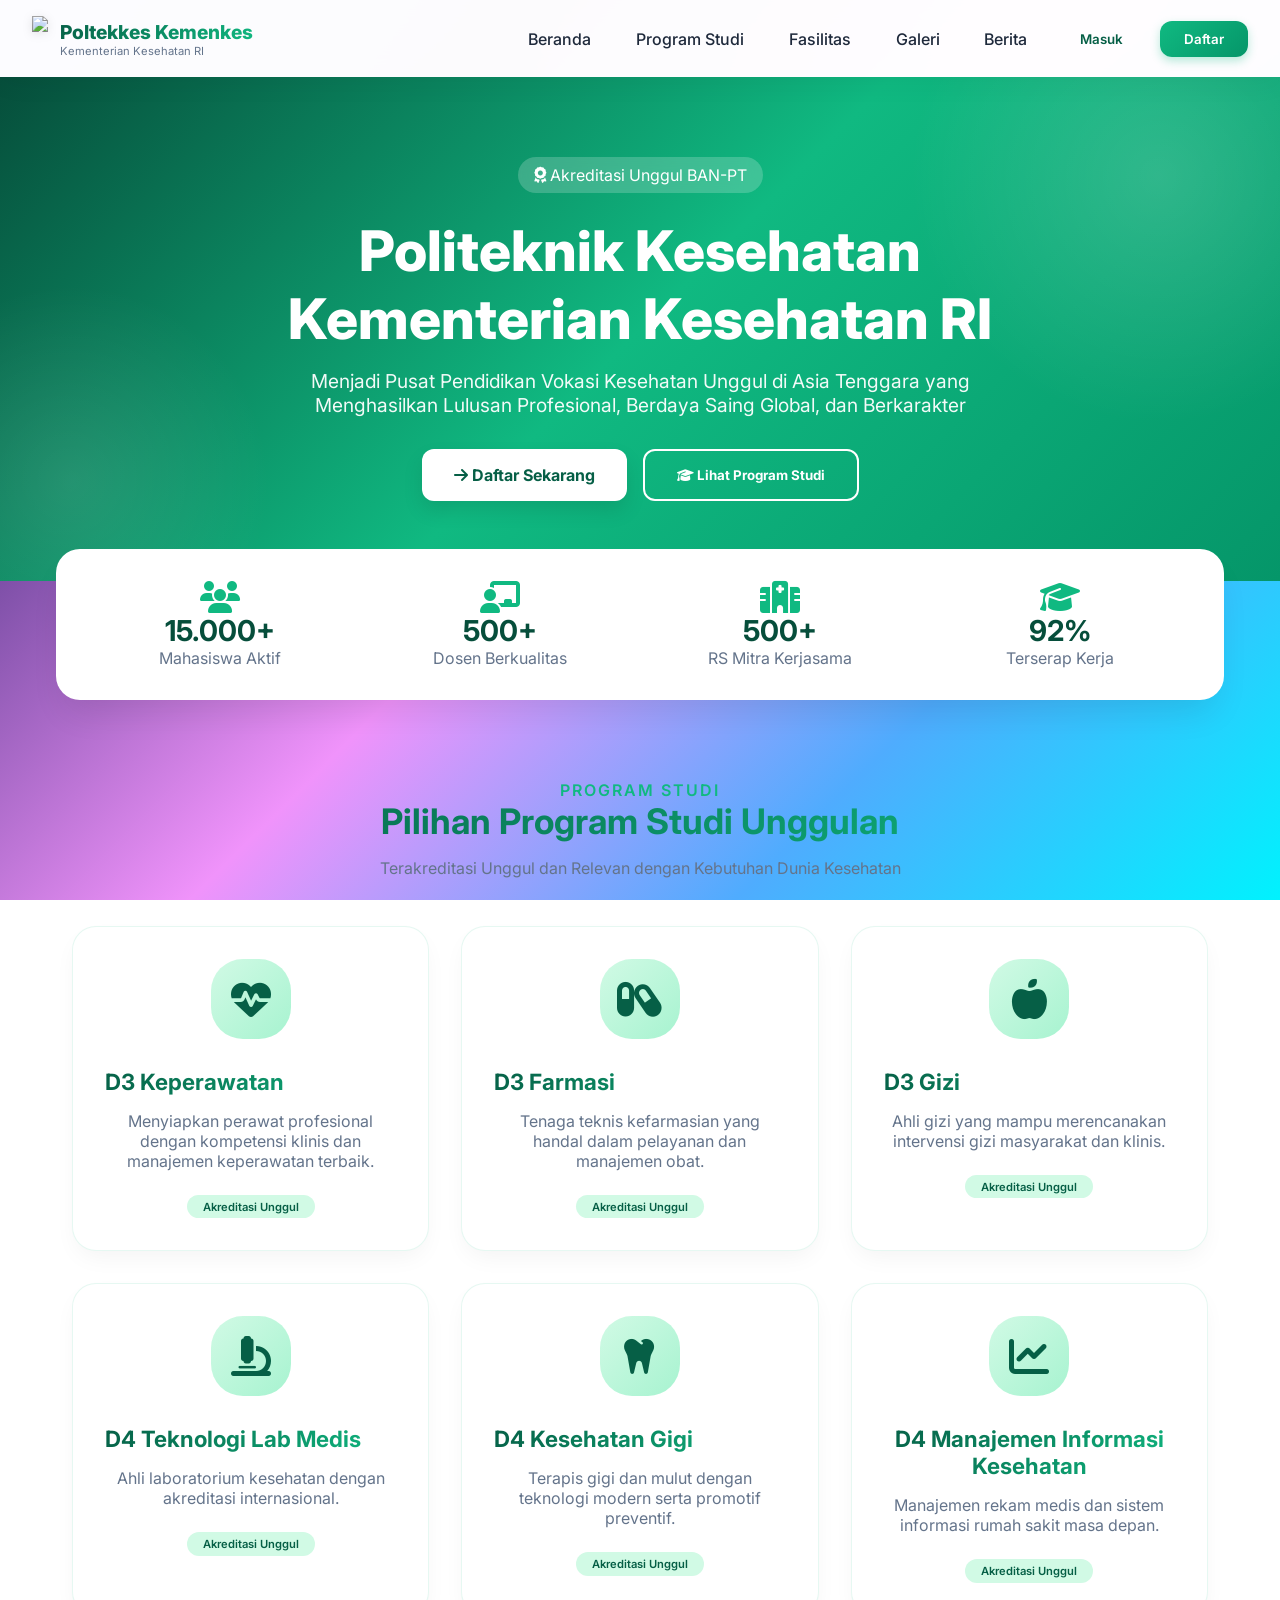
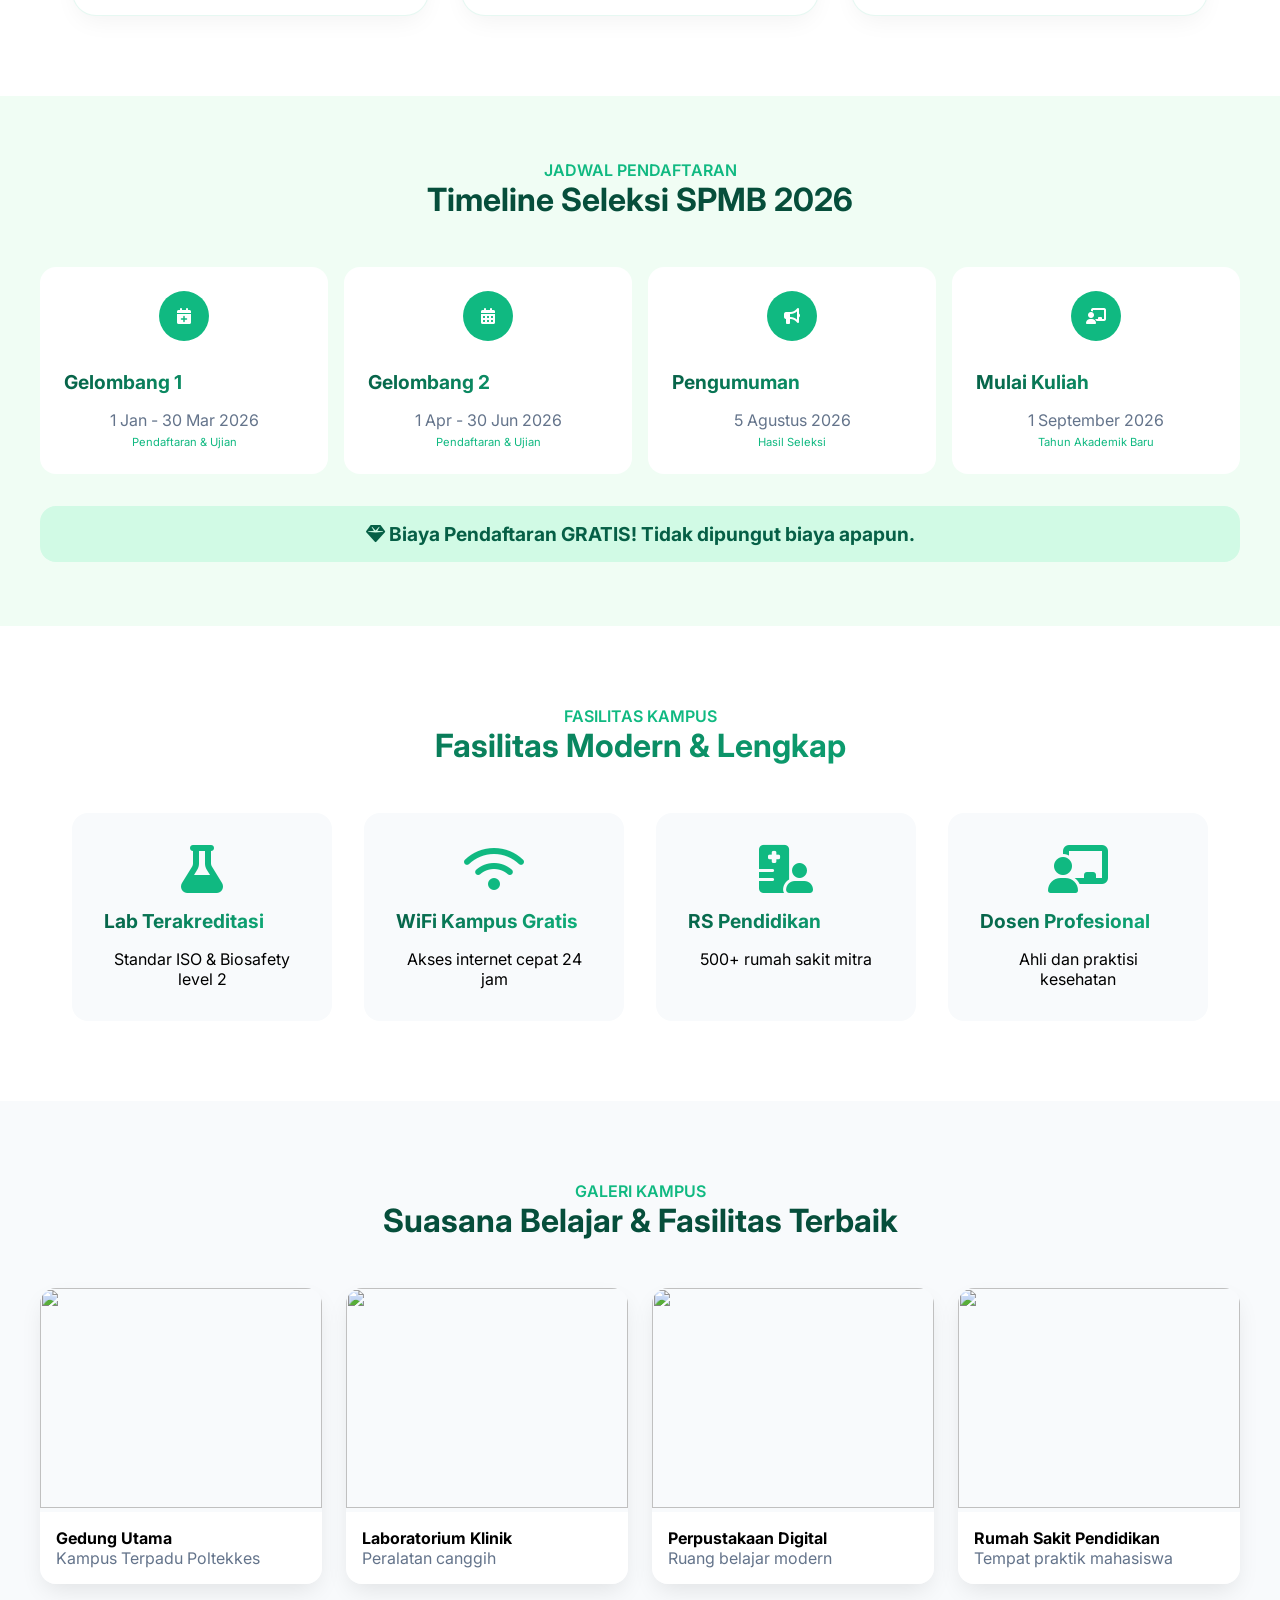
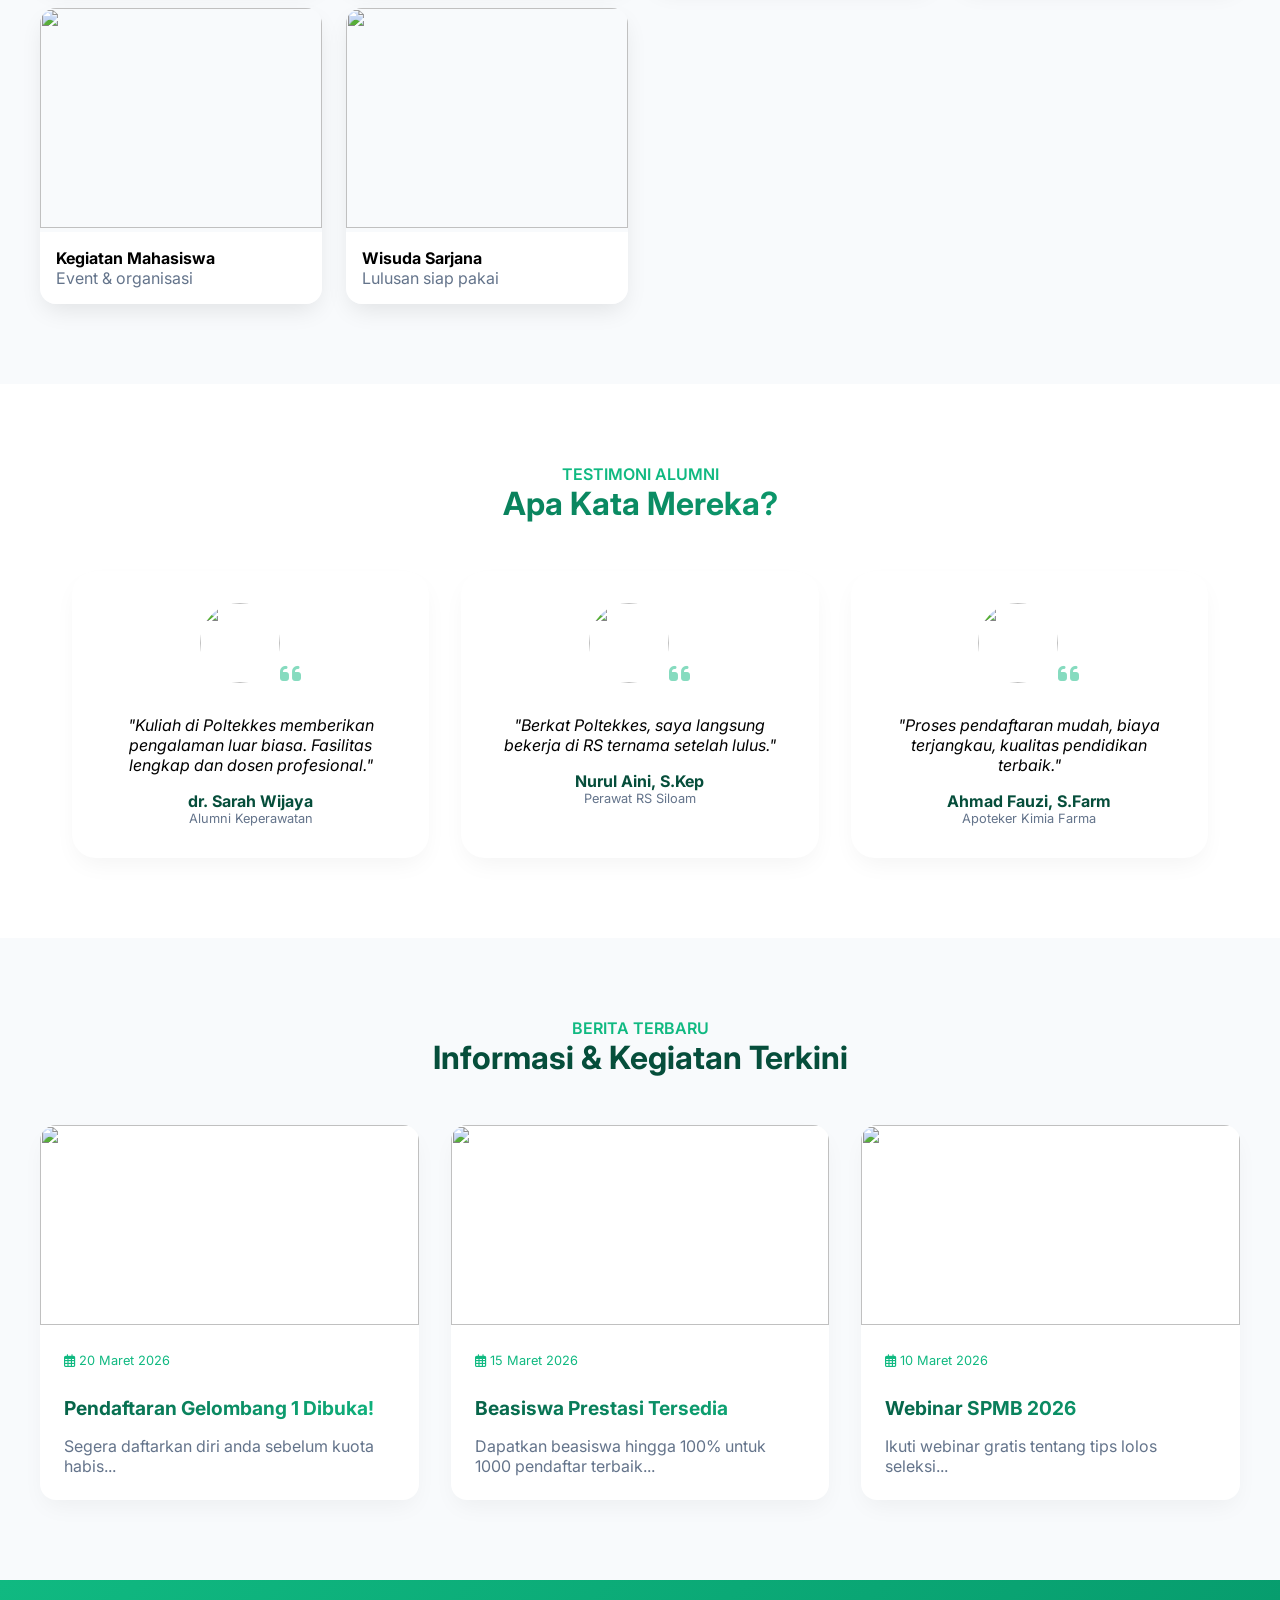
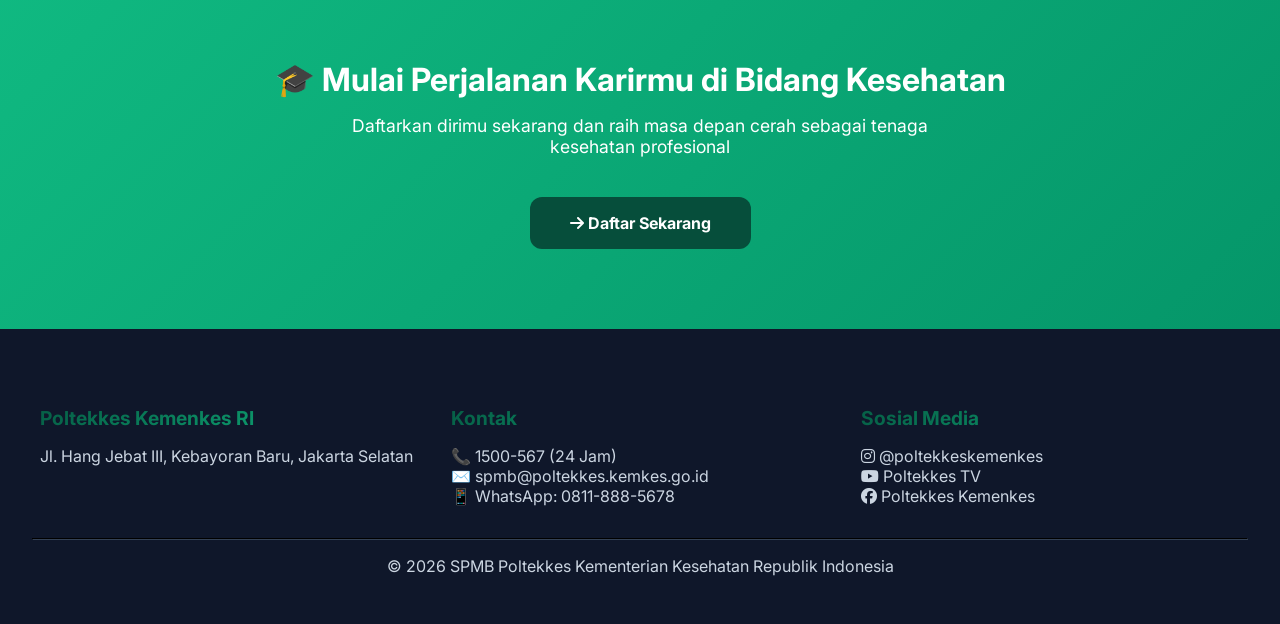
==== index.html @ 012e0ad8 "Add files via upload" ====
<!DOCTYPE html>
<html lang="id">
<head>
    <meta charset="UTF-8">
    <meta name="viewport" content="width=device-width, initial-scale=1.0, user-scalable=yes">
    <title>SPMB Poltekkes Kemenkes 2026 | Pendaftaran Mahasiswa Baru</title>
    <link href="https://fonts.googleapis.com/css2?family=Inter:opsz,wght@14..32,300;14..32,400;14..32,500;14..32,600;14..32,700;14..32,800&display=swap" rel="stylesheet">
    <link rel="stylesheet" href="https://cdnjs.cloudflare.com/ajax/libs/font-awesome/6.5.1/css/all.min.css">
    <link href="https://unpkg.com/aos@2.3.1/dist/aos.css" rel="stylesheet">
    <style>
        * {
            margin: 0;
            padding: 0;
            box-sizing: border-box;
            font-family: 'Inter', sans-serif;
        }

        body {
            min-height: 100vh;
            background: linear-gradient(135deg, #667eea 0%, #764ba2 25%, #f093fb 50%, #4facfe 75%, #00f2fe 100%);
            background-attachment: fixed;
            position: relative;
            overflow-x: hidden;
        }

        /* Animated Gradient Background */
        .animated-bg {
            position: fixed;
            top: 0;
            left: 0;
            width: 100%;
            height: 100%;
            background: linear-gradient(-45deg, #ee7752, #e73c7e, #23a6d5, #23d5ab);
            background-size: 400% 400%;
            animation: gradientShift 15s ease infinite;
            z-index: -2;
        }

        @keyframes gradientShift {
            0% { background-position: 0% 50%; }
            50% { background-position: 100% 50%; }
            100% { background-position: 0% 50%; }
        }

        /* Overlay Pattern */
        .overlay-pattern {
            position: fixed;
            top: 0;
            left: 0;
            width: 100%;
            height: 100%;
            background-image: url('data:image/svg+xml;utf8,<svg xmlns="http://www.w3.org/2000/svg" viewBox="0 0 24 24" fill="white" opacity="0.03"><path d="M12 2C6.48 2 2 6.48 2 12s4.48 10 10 10 10-4.48 10-10S17.52 2 12 2zm-2 15h-2v-2h2v2zm0-4h-2V7h2v6z"/></svg>');
            background-repeat: repeat;
            background-size: 30px;
            pointer-events: none;
            z-index: -1;
        }

        /* Floating Particles */
        .particles {
            position: fixed;
            top: 0;
            left: 0;
            width: 100%;
            height: 100%;
            overflow: hidden;
            z-index: -1;
        }

        .particle {
            position: absolute;
            background: rgba(255,255,255,0.15);
            border-radius: 50%;
            animation: floatParticle linear infinite;
        }

        @keyframes floatParticle {
            0% { transform: translateY(100vh) rotate(0deg); opacity: 0; }
            10% { opacity: 1; }
            90% { opacity: 1; }
            100% { transform: translateY(-100vh) rotate(360deg); opacity: 0; }
        }

        .container {
            position: relative;
            z-index: 2;
            display: flex;
            justify-content: center;
            align-items: center;
            min-height: 100vh;
            padding: 2rem;
        }

        .card {
            background: rgba(255,255,255,0.98);
            backdrop-filter: blur(20px);
            border-radius: 2rem;
            box-shadow: 0 30px 60px -20px rgba(0,0,0,0.3), inset 0 1px 0 rgba(255,255,255,0.3);
            padding: 2.5rem;
            width: 100%;
            transition: all 0.4s cubic-bezier(0.175, 0.885, 0.32, 1.275);
            border: 1px solid rgba(255,255,255,0.2);
        }

        .glass-card {
            max-width: 500px;
            text-align: center;
        }

        .form-card {
            max-width: 1400px;
            margin: auto;
        }

        .kemenkes-logo {
            width: 90px;
            margin-bottom: 1rem;
            filter: drop-shadow(0 8px 16px rgba(0,0,0,0.15));
            animation: logoFloat 3s ease-in-out infinite;
        }

        @keyframes logoFloat {
            0%, 100% { transform: translateY(0); }
            50% { transform: translateY(-5px); }
        }

        .input-group {
            display: flex;
            align-items: center;
            background: rgba(248,250,252,0.9);
            border-radius: 1rem;
            padding: 0.9rem 1.2rem;
            margin: 0.8rem 0;
            gap: 0.8rem;
            border: 1.5px solid rgba(226,232,240,0.5);
            transition: all 0.3s;
        }

        .input-group:focus-within {
            border-color: #10b981;
            box-shadow: 0 0 0 4px rgba(16,185,129,0.15);
            background: white;
            transform: scale(1.01);
        }

        .input-group i {
            color: #10b981;
            width: 24px;
            font-size: 1.2rem;
            transition: all 0.3s;
        }

        .input-group input, .input-group select {
            border: none;
            background: transparent;
            width: 100%;
            outline: none;
            font-size: 1rem;
        }

        .btn-primary {
            background: linear-gradient(135deg, #10b981, #059669, #047857);
            background-size: 200% 200%;
            animation: buttonGradient 3s ease infinite;
            color: white;
            border: none;
            padding: 1rem;
            border-radius: 1rem;
            width: 100%;
            font-weight: 700;
            font-size: 1rem;
            cursor: pointer;
            transition: all 0.3s;
            margin: 1rem 0;
            display: flex;
            align-items: center;
            justify-content: center;
            gap: 0.5rem;
            position: relative;
            overflow: hidden;
        }

        @keyframes buttonGradient {
            0%, 100% { background-position: 0% 50%; }
            50% { background-position: 100% 50%; }
        }

        .btn-primary::before {
            content: '';
            position: absolute;
            top: 50%;
            left: 50%;
            width: 0;
            height: 0;
            border-radius: 50%;
            background: rgba(255,255,255,0.3);
            transform: translate(-50%, -50%);
            transition: width 0.6s, height 0.6s;
        }

        .btn-primary:hover::before {
            width: 300px;
            height: 300px;
        }

        .btn-primary:hover {
            transform: translateY(-2px);
            box-shadow: 0 10px 25px -5px rgba(16,185,129,0.5);
        }

        .toggle-link {
            margin-top: 1rem;
            font-size: 0.9rem;
        }

        .toggle-link a {
            color: #10b981;
            text-decoration: none;
            font-weight: 600;
            cursor: pointer;
            transition: all 0.3s;
        }

        .toggle-link a:hover {
            color: #059669;
            text-decoration: underline;
        }

        .form-header {
            display: flex;
            justify-content: space-between;
            align-items: center;
            flex-wrap: wrap;
            border-bottom: 2px solid rgba(226,232,240,0.5);
            padding-bottom: 1rem;
            margin-bottom: 1.5rem;
        }

        .form-header h1 {
            font-size: 1.8rem;
            background: linear-gradient(135deg, #065f46, #10b981, #059669);
            -webkit-background-clip: text;
            -webkit-text-fill-color: transparent;
            background-clip: text;
        }

        .motivation-text {
            background: linear-gradient(135deg, rgba(254,249,195,0.9), rgba(253,224,71,0.9));
            backdrop-filter: blur(10px);
            padding: 1rem;
            border-radius: 1rem;
            margin-bottom: 1.5rem;
            font-weight: 600;
            text-align: center;
            color: #854d0e;
            border: 1px solid rgba(255,255,255,0.3);
        }

        h3 {
            margin: 1.8rem 0 1rem 0;
            background: linear-gradient(135deg, #065f46, #10b981);
            -webkit-background-clip: text;
            -webkit-text-fill-color: transparent;
            background-clip: text;
            display: flex;
            align-items: center;
            gap: 0.5rem;
            font-size: 1.2rem;
        }

        .form-row {
            display: flex;
            gap: 1rem;
            flex-wrap: wrap;
            margin-bottom: 0.5rem;
        }

        .form-row > * {
            flex: 1;
            min-width: 220px;
        }

        .radio-group {
            background: rgba(248,250,252,0.8);
            padding: 0.8rem 1rem;
            border-radius: 1rem;
            margin: 0.5rem 0;
            display: flex;
            gap: 1.5rem;
            align-items: center;
            flex-wrap: wrap;
            border: 1.5px solid rgba(226,232,240,0.5);
        }

        .important-note {
            font-size: 0.8rem;
            color: #ef4444;
            margin: 1rem 0;
            display: flex;
            align-items: center;
            gap: 0.5rem;
        }

        .code-hint {
            font-size: 0.7rem;
            color: #64748b;
            margin-top: 0.2rem;
            margin-left: 2rem;
        }

        /* Dashboard Premium Styles */
        .navbar {
            background: rgba(255,255,255,0.98);
            backdrop-filter: blur(20px);
            box-shadow: 0 8px 32px rgba(0,0,0,0.08);
            position: sticky;
            top: 0;
            z-index: 100;
            border-bottom: 1px solid rgba(255,255,255,0.3);
        }

        .nav-container {
            display: flex;
            justify-content: space-between;
            align-items: center;
            padding: 1rem 2rem;
            max-width: 1400px;
            margin: auto;
            flex-wrap: wrap;
        }

        .logo {
            display: flex;
            align-items: center;
            gap: 12px;
            font-weight: 800;
            font-size: 1.3rem;
            background: linear-gradient(135deg, #065f46, #10b981);
            -webkit-background-clip: text;
            -webkit-text-fill-color: transparent;
            background-clip: text;
        }

        .logo img {
            height: 45px;
            filter: drop-shadow(0 4px 8px rgba(0,0,0,0.1));
        }

        .nav-links {
            display: flex;
            gap: 0.5rem;
            flex-wrap: wrap;
        }

        .nav-links a {
            padding: 0.6rem 1.2rem;
            text-decoration: none;
            color: #1e293b;
            font-weight: 500;
            cursor: pointer;
            border-radius: 2rem;
            transition: all 0.3s;
            position: relative;
        }

        .nav-links a::before {
            content: '';
            position: absolute;
            bottom: 0;
            left: 50%;
            transform: translateX(-50%);
            width: 0;
            height: 2px;
            background: linear-gradient(135deg, #10b981, #059669);
            transition: width 0.3s;
        }

        .nav-links a:hover::before {
            width: 70%;
        }

        .nav-links a:hover {
            background: rgba(16,185,129,0.1);
            color: #065f46;
        }

        .dashboard-content {
            max-width: 1400px;
            margin: 2rem auto;
            padding: 0 1.5rem;
        }

        /* HERO SECTION PREMIUM */
        .hero-section {
            background: linear-gradient(135deg, rgba(6,78,59,0.95), rgba(16,185,129,0.95));
            backdrop-filter: blur(10px);
            border-radius: 2rem;
            padding: 4rem 3rem;
            margin-bottom: 2rem;
            position: relative;
            overflow: hidden;
            text-align: center;
            border: 1px solid rgba(255,255,255,0.2);
        }

        .hero-section::before {
            content: '';
            position: absolute;
            top: -50%;
            left: -50%;
            width: 200%;
            height: 200%;
            background: radial-gradient(circle, rgba(255,255,255,0.15) 0%, transparent 70%);
            animation: heroShine 12s infinite;
        }

        @keyframes heroShine {
            0% { transform: translate(0, 0) rotate(0deg); }
            100% { transform: translate(30%, 30%) rotate(360deg); }
        }

        .hero-badge {
            display: inline-block;
            background: rgba(255,255,255,0.2);
            backdrop-filter: blur(5px);
            padding: 0.5rem 1rem;
            border-radius: 2rem;
            font-size: 0.8rem;
            margin-bottom: 1.5rem;
        }

        .hero-section h1 {
            font-size: 3rem;
            margin-bottom: 0.5rem;
            font-weight: 800;
        }

        .hero-section h2 {
            font-size: 2rem;
            margin-bottom: 1rem;
            font-weight: 600;
        }

        .hero-section p {
            font-size: 1.1rem;
            opacity: 0.95;
            max-width: 700px;
            margin: 0 auto;
        }

        .hero-buttons {
            margin-top: 2rem;
            display: flex;
            gap: 1rem;
            justify-content: center;
            flex-wrap: wrap;
        }

        .hero-btn {
            padding: 0.8rem 2rem;
            border-radius: 2rem;
            font-weight: 600;
            cursor: pointer;
            transition: all 0.3s;
            border: none;
        }

        .hero-btn-primary {
            background: white;
            color: #065f46;
        }

        .hero-btn-primary:hover {
            transform: translateY(-2px);
            box-shadow: 0 10px 20px rgba(0,0,0,0.2);
        }

        .hero-btn-secondary {
            background: transparent;
            border: 2px solid white;
            color: white;
        }

        .hero-btn-secondary:hover {
            background: white;
            color: #065f46;
        }

        /* Countdown Timer */
        .countdown-section {
            background: rgba(255,255,255,0.95);
            backdrop-filter: blur(10px);
            border-radius: 1.5rem;
            padding: 2rem;
            margin-bottom: 2rem;
            text-align: center;
            border: 1px solid rgba(255,255,255,0.3);
        }

        .countdown-title {
            font-size: 1.2rem;
            color: #065f46;
            margin-bottom: 1rem;
        }

        .countdown-timer {
            display: flex;
            justify-content: center;
            gap: 1.5rem;
            flex-wrap: wrap;
        }

        .countdown-item {
            background: linear-gradient(135deg, #10b981, #059669);
            padding: 1rem 1.5rem;
            border-radius: 1rem;
            color: white;
            min-width: 100px;
        }

        .countdown-number {
            font-size: 2rem;
            font-weight: 800;
        }

        .countdown-label {
            font-size: 0.8rem;
            opacity: 0.9;
        }

        /* Premium Slider */
        .slider-container {
            position: relative;
            width: 100%;
            height: 550px;
            border-radius: 1.5rem;
            overflow: hidden;
            margin-bottom: 2rem;
            box-shadow: 0 25px 50px -12px rgba(0,0,0,0.3);
        }

        .slider-wrapper {
            position: relative;
            width: 100%;
            height: 100%;
        }

        .slide {
            position: absolute;
            top: 0;
            left: 0;
            width: 100%;
            height: 100%;
            opacity: 0;
            transition: opacity 0.8s cubic-bezier(0.4, 0, 0.2, 1);
            background-size: cover;
            background-position: center;
            border-radius: 1.5rem;
        }

        .slide.active { opacity: 1; }

        .slide-content {
            position: absolute;
            bottom: 0;
            left: 0;
            right: 0;
            background: linear-gradient(to top, rgba(0,0,0,0.95), transparent);
            color: white;
            padding: 2.5rem;
            text-align: center;
        }

        .slide-content h3 { color: white; margin: 0; font-size: 1.8rem; text-shadow: 0 2px 4px rgba(0,0,0,0.3); }
        .slide-content p { margin-top: 0.5rem; opacity: 0.9; font-size: 1rem; }

        .slider-btn {
            position: absolute;
            top: 50%;
            transform: translateY(-50%);
            background: rgba(255,255,255,0.2);
            backdrop-filter: blur(10px);
            color: white;
            border: none;
            width: 55px;
            height: 55px;
            border-radius: 50%;
            cursor: pointer;
            font-size: 1.3rem;
            transition: all 0.3s;
            z-index: 10;
        }

        .slider-btn:hover {
            background: rgba(255,255,255,0.4);
            transform: translateY(-50%) scale(1.1);
            color: #065f46;
        }

        .prev-btn { left: 20px; }
        .next-btn { right: 20px; }

        .slider-dots {
            position: absolute;
            bottom: 20px;
            left: 50%;
            transform: translateX(-50%);
            display: flex;
            gap: 12px;
            z-index: 10;
        }

        .dot {
            width: 12px;
            height: 12px;
            border-radius: 50%;
            background: rgba(255,255,255,0.5);
            cursor: pointer;
            transition: all 0.3s;
        }

        .dot.active {
            background: white;
            width: 32px;
            border-radius: 10px;
            box-shadow: 0 0 10px rgba(255,255,255,0.5);
        }

        /* Stats Section */
        .stats-section {
            display: flex;
            gap: 1.5rem;
            flex-wrap: wrap;
            justify-content: center;
            margin-bottom: 2rem;
        }

        .stat-card {
            background: rgba(255,255,255,0.95);
            backdrop-filter: blur(10px);
            border-radius: 1.5rem;
            padding: 2rem;
            text-align: center;
            flex: 1;
            min-width: 200px;
            box-shadow: 0 15px 35px -10px rgba(0,0,0,0.1);
            transition: all 0.4s cubic-bezier(0.175, 0.885, 0.32, 1.275);
            border: 1px solid rgba(255,255,255,0.3);
        }

        .stat-card:hover {
            transform: translateY(-8px) scale(1.02);
            box-shadow: 0 25px 45px -12px rgba(16,185,129,0.3);
            border-color: #10b981;
        }

        .stat-card i { font-size: 2.8rem; background: linear-gradient(135deg, #10b981, #059669); -webkit-background-clip: text; -webkit-text-fill-color: transparent; margin-bottom: 1rem; }
        .stat-card .stat-number { font-size: 2rem; font-weight: 800; display: block; color: #064e3b; }
        .stat-card p { color: #64748b; margin-top: 0.5rem; }

        /* Program Unggulan */
        .program-section {
            margin-bottom: 2rem;
        }

        .section-title {
            text-align: center;
            font-size: 1.8rem;
            margin-bottom: 2rem;
            background: linear-gradient(135deg, #065f46, #10b981);
            -webkit-background-clip: text;
            -webkit-text-fill-color: transparent;
            background-clip: text;
        }

        .program-cards {
            display: flex;
            gap: 1rem;
            flex-wrap: wrap;
        }

        .program-card {
            background: linear-gradient(135deg, rgba(240,253,244,0.9), rgba(220,252,231,0.9));
            backdrop-filter: blur(10px);
            border-radius: 1rem;
            padding: 1.5rem;
            text-align: center;
            flex: 1;
            min-width: 150px;
            transition: all 0.4s cubic-bezier(0.175, 0.885, 0.32, 1.275);
            cursor: pointer;
            border: 1px solid rgba(255,255,255,0.3);
        }

        .program-card:hover {
            transform: translateY(-5px) scale(1.05);
            background: linear-gradient(135deg, #dcfce7, #bbf7d0);
            box-shadow: 0 10px 25px -5px rgba(16,185,129,0.3);
        }

        .program-card i { font-size: 2.5rem; background: linear-gradient(135deg, #10b981, #059669); -webkit-background-clip: text; -webkit-text-fill-color: transparent; margin-bottom: 0.8rem; }
        .program-card h4 { font-size: 1.1rem; color: #064e3b; font-weight: 700; }
        .program-card p { font-size: 0.8rem; color: #64748b; margin-top: 0.3rem; }

        /* Timeline Section */
        .timeline-section {
            background: rgba(255,255,255,0.95);
            backdrop-filter: blur(10px);
            border-radius: 1.5rem;
            padding: 2rem;
            margin-bottom: 2rem;
            border: 1px solid rgba(255,255,255,0.3);
        }

        .timeline {
            display: flex;
            justify-content: space-between;
            flex-wrap: wrap;
            gap: 1rem;
            margin-top: 1.5rem;
        }

        .timeline-item {
            flex: 1;
            text-align: center;
            position: relative;
            padding: 1rem;
        }

        .timeline-icon {
            width: 60px;
            height: 60px;
            background: linear-gradient(135deg, #10b981, #059669);
            border-radius: 50%;
            display: flex;
            align-items: center;
            justify-content: center;
            margin: 0 auto 1rem;
            color: white;
            font-size: 1.5rem;
        }

        .timeline-date {
            font-weight: 700;
            color: #065f46;
            margin-bottom: 0.3rem;
        }

        .timeline-title {
            font-weight: 600;
            margin-bottom: 0.3rem;
        }

        .timeline-desc {
            font-size: 0.8rem;
            color: #64748b;
        }

        /* Berita Terbaru */
        .news-section {
            margin-bottom: 2rem;
        }

        .news-grid {
            display: grid;
            grid-template-columns: repeat(auto-fit, minmax(300px, 1fr));
            gap: 1.5rem;
        }

        .news-card {
            background: rgba(255,255,255,0.95);
            backdrop-filter: blur(10px);
            border-radius: 1rem;
            overflow: hidden;
            transition: all 0.3s;
            border: 1px solid rgba(255,255,255,0.3);
        }

        .news-card:hover {
            transform: translateY(-5px);
            box-shadow: 0 15px 30px -10px rgba(0,0,0,0.15);
        }

        .news-image {
            height: 180px;
            background-size: cover;
            background-position: center;
        }

        .news-content {
            padding: 1.2rem;
        }

        .news-date {
            font-size: 0.7rem;
            color: #10b981;
            margin-bottom: 0.5rem;
        }

        .news-title {
            font-weight: 700;
            margin-bottom: 0.5rem;
            color: #064e3b;
        }

        .news-excerpt {
            font-size: 0.8rem;
            color: #64748b;
        }

        /* Testimoni */
        .testimoni-section {
            margin-bottom: 2rem;
        }

        .testimoni-grid {
            display: grid;
            grid-template-columns: repeat(auto-fit, minmax(280px, 1fr));
            gap: 1.5rem;
        }

        .testimoni-card {
            background: rgba(255,255,255,0.95);
            backdrop-filter: blur(10px);
            border-radius: 1rem;
            padding: 1.5rem;
            text-align: center;
            border: 1px solid rgba(255,255,255,0.3);
            transition: all 0.3s;
        }

        .testimoni-card:hover {
            transform: translateY(-5px);
        }

        .testimoni-avatar {
            width: 70px;
            height: 70px;
            border-radius: 50%;
            background: linear-gradient(135deg, #10b981, #059669);
            display: flex;
            align-items: center;
            justify-content: center;
            margin: 0 auto 1rem;
            color: white;
            font-size: 2rem;
        }

        .testimoni-text {
            font-style: italic;
            color: #475569;
            margin-bottom: 1rem;
        }

        .testimoni-name {
            font-weight: 700;
            color: #064e3b;
        }

        .testimoni-role {
            font-size: 0.7rem;
            color: #10b981;
        }

        /* FAQ Section */
        .faq-section {
            background: rgba(255,255,255,0.95);
            backdrop-filter: blur(10px);
            border-radius: 1.5rem;
            padding: 2rem;
            margin-bottom: 2rem;
            border: 1px solid rgba(255,255,255,0.3);
        }

        .faq-grid {
            display: grid;
            grid-template-columns: repeat(auto-fit, minmax(300px, 1fr));
            gap: 1rem;
            margin-top: 1.5rem;
        }

        .faq-item {
            padding: 1rem;
            border-bottom: 1px solid rgba(226,232,240,0.5);
            cursor: pointer;
            transition: all 0.3s;
        }

        .faq-item:hover {
            background: rgba(16,185,129,0.05);
            border-radius: 0.5rem;
        }

        .faq-question {
            font-weight: 600;
            color: #064e3b;
            display: flex;
            justify-content: space-between;
            align-items: center;
        }

        .faq-answer {
            max-height: 0;
            overflow: hidden;
            transition: max-height 0.3s ease;
            color: #64748b;
            font-size: 0.9rem;
            margin-top: 0.5rem;
        }

        .faq-item.active .faq-answer {
            max-height: 100px;
        }

        .section { display: none; }
        .section.active { display: block; animation: fadeInUp 0.6s ease; }

        @keyframes fadeInUp {
            from { opacity: 0; transform: translateY(30px); }
            to { opacity: 1; transform: translateY(0); }
        }

        .notification {
            position: fixed;
            bottom: 30px;
            right: 30px;
            background: linear-gradient(135deg, #1e293b, #0f172a);
            color: white;
            padding: 1rem 2rem;
            border-radius: 2rem;
            z-index: 1000;
            opacity: 0;
            transition: 0.3s;
            pointer-events: none;
            font-weight: 500;
            box-shadow: 0 15px 30px -10px rgba(0,0,0,0.2);
            backdrop-filter: blur(10px);
        }

        .page { display: none; }
        .page.active-page { display: block; }

        select, input, button { border-radius: 0.75rem !important; }

        @media (max-width: 768px) {
            .container { padding: 1rem; }
            .card { padding: 1.5rem; }
            .form-row { flex-direction: column; }
            .nav-container { flex-direction: column; gap: 1rem; }
            .slider-container { height: 300px; }
            .slider-btn { width: 35px; height: 35px; font-size: 0.9rem; }
            .hero-section { padding: 2rem 1rem; }
            .hero-section h1 { font-size: 1.8rem; }
            .hero-section h2 { font-size: 1.3rem; }
            .countdown-item { min-width: 70px; padding: 0.8rem; }
            .countdown-number { font-size: 1.3rem; }
            .timeline { flex-direction: column; }
        }
        /* Landing Page Styles */
.landing-container {
    max-width: 1200px;
    margin: 0 auto;
    padding: 2rem;
}

.landing-hero {
    text-align: center;
    padding: 4rem 2rem;
    background: linear-gradient(135deg, #065f46, #10b981);
    border-radius: 2rem;
    color: white;
    margin-bottom: 2rem;
}

.landing-jurusan {
    display: grid;
    grid-template-columns: repeat(auto-fit, minmax(250px, 1fr));
    gap: 1.5rem;
    margin: 2rem 0;
}

.jurusan-card {
    background: white;
    padding: 1.5rem;
    border-radius: 1rem;
    box-shadow: 0 5px 15px rgba(0,0,0,0.1);
    text-align: center;
}

.landing-galeri {
    display: flex;
    gap: 1rem;
    overflow-x: auto;
    padding: 1rem 0;
}

.galeri-img {
    width: 300px;
    height: 200px;
    object-fit: cover;
    border-radius: 1rem;
}

.cta-buttons {
    display: flex;
    gap: 1rem;
    justify-content: center;
    margin-top: 2rem;
}

.btn-landing {
    padding: 0.8rem 2rem;
    border-radius: 2rem;
    border: none;
    font-weight: bold;
    cursor: pointer;
}
    </style>
</head>
<!-- HALAMAN UTAMA / LANDING PAGE PREMIUM -->
<div id="landingPage" class="page active-page">
    
    <!-- Navbar Premium -->
    <nav style="background: rgba(255,255,255,0.98); backdrop-filter: blur(20px); padding: 1rem 2rem; display: flex; justify-content: space-between; align-items: center; flex-wrap: wrap; gap: 1rem; position: sticky; top: 0; z-index: 1000; box-shadow: 0 4px 30px rgba(0,0,0,0.05);">
        <div style="display: flex; align-items: center; gap: 12px;">
            <img src="https://upload.wikimedia.org/wikipedia/commons/thumb/5/5c/Logo_Kementerian_Kesehatan_RI_2020.svg/45px-Logo_Kementerian_Kesehatan_RI_2020.svg.png" style="height: 45px; filter: drop-shadow(0 2px 5px rgba(0,0,0,0.1));">
            <div>
                <span style="font-weight: 800; font-size: 1.2rem; background: linear-gradient(135deg, #065f46, #10b981); -webkit-background-clip: text; -webkit-text-fill-color: transparent;">Poltekkes Kemenkes</span>
                <p style="font-size: 0.7rem; color: #64748b;">Kementerian Kesehatan RI</p>
            </div>
        </div>
        <div style="display: flex; gap: 0.8rem; flex-wrap: wrap;">
            <a href="#home" style="text-decoration: none; color: #1e293b; font-weight: 500; padding: 0.5rem 1rem;">Beranda</a>
            <a href="#jurusan" style="text-decoration: none; color: #1e293b; font-weight: 500; padding: 0.5rem 1rem;">Program Studi</a>
            <a href="#fasilitas" style="text-decoration: none; color: #1e293b; font-weight: 500; padding: 0.5rem 1rem;">Fasilitas</a>
            <a href="#galeri" style="text-decoration: none; color: #1e293b; font-weight: 500; padding: 0.5rem 1rem;">Galeri</a>
            <a href="#berita" style="text-decoration: none; color: #1e293b; font-weight: 500; padding: 0.5rem 1rem;">Berita</a>
            <button onclick="showPage('loginPage')" style="padding: 0.5rem 1.5rem; border-radius: 2rem; border: none; background: transparent; color: #065f46; font-weight: 600; cursor: pointer;">Masuk</button>
            <button onclick="showPage('registerPage')" style="padding: 0.5rem 1.5rem; border-radius: 2rem; border: none; background: linear-gradient(135deg, #10b981, #059669); color: white; font-weight: 600; cursor: pointer; box-shadow: 0 4px 10px rgba(16,185,129,0.3);">Daftar</button>
        </div>
    </nav>

    <!-- Hero Section Premium dengan Animasi -->
    <section id="home" style="background: linear-gradient(135deg, #064e3b 0%, #10b981 50%, #059669 100%); color: white; padding: 5rem 2rem; position: relative; overflow: hidden;">
        <div style="position: absolute; top: -30%; right: -10%; width: 500px; height: 500px; background: radial-gradient(circle, rgba(255,255,255,0.15) 0%, transparent 70%); border-radius: 50%;"></div>
        <div style="position: absolute; bottom: -20%; left: -10%; width: 400px; height: 400px; background: radial-gradient(circle, rgba(255,255,255,0.1) 0%, transparent 70%); border-radius: 50%;"></div>
        <div style="max-width: 1200px; margin: 0 auto; position: relative; z-index: 2; text-align: center;">
            <div style="display: inline-block; background: rgba(255,255,255,0.2); backdrop-filter: blur(10px); padding: 0.5rem 1rem; border-radius: 2rem; margin-bottom: 1.5rem;">
                <i class="fas fa-award"></i> Akreditasi Unggul BAN-PT
            </div>
            <h1 style="font-size: 3.5rem; margin-bottom: 1rem; font-weight: 800;">Politeknik Kesehatan<br>Kementerian Kesehatan RI</h1>
            <p style="font-size: 1.2rem; max-width: 700px; margin: 0 auto 2rem; opacity: 0.95;">Menjadi Pusat Pendidikan Vokasi Kesehatan Unggul di Asia Tenggara yang Menghasilkan Lulusan Profesional, Berdaya Saing Global, dan Berkarakter</p>
            <div style="display: flex; gap: 1rem; justify-content: center; flex-wrap: wrap;">
                <button onclick="showPage('registerPage')" style="background: white; color: #065f46; padding: 1rem 2rem; border-radius: 3rem; font-weight: bold; border: none; cursor: pointer; transition: 0.3s; font-size: 1rem; box-shadow: 0 10px 20px rgba(0,0,0,0.1);"><i class="fas fa-arrow-right"></i> Daftar Sekarang</button>
                <button onclick="document.getElementById('jurusan').scrollIntoView({behavior:'smooth'})" style="background: transparent; border: 2px solid white; color: white; padding: 1rem 2rem; border-radius: 3rem; font-weight: bold; cursor: pointer; transition: 0.3s;"><i class="fas fa-graduation-cap"></i> Lihat Program Studi</button>
            </div>
        </div>
    </section>

    <!-- Statistik Cepat -->
    <div style="max-width: 1200px; margin: -2rem auto 0; position: relative; z-index: 10; padding: 0 1rem;">
        <div style="display: grid; grid-template-columns: repeat(auto-fit, minmax(180px, 1fr)); gap: 1rem; background: white; border-radius: 1.5rem; padding: 2rem; box-shadow: 0 20px 35px -10px rgba(0,0,0,0.1);">
            <div style="text-align: center;"><i class="fas fa-users" style="font-size: 2rem; color: #10b981;"></i><h2 style="font-size: 1.8rem; color: #064e3b;">15.000+</h2><p style="color: #64748b;">Mahasiswa Aktif</p></div>
            <div style="text-align: center;"><i class="fas fa-chalkboard-user" style="font-size: 2rem; color: #10b981;"></i><h2 style="font-size: 1.8rem; color: #064e3b;">500+</h2><p style="color: #64748b;">Dosen Berkualitas</p></div>
            <div style="text-align: center;"><i class="fas fa-hospital" style="font-size: 2rem; color: #10b981;"></i><h2 style="font-size: 1.8rem; color: #064e3b;">500+</h2><p style="color: #64748b;">RS Mitra Kerjasama</p></div>
            <div style="text-align: center;"><i class="fas fa-graduation-cap" style="font-size: 2rem; color: #10b981;"></i><h2 style="font-size: 1.8rem; color: #064e3b;">92%</h2><p style="color: #64748b;">Terserap Kerja</p></div>
        </div>
    </div>

    <!-- Program Studi Unggulan -->
    <section id="jurusan" style="max-width: 1200px; margin: 0 auto; padding: 5rem 2rem;">
        <div style="text-align: center; margin-bottom: 3rem;">
            <p style="color: #10b981; font-weight: 600; letter-spacing: 2px;">PROGRAM STUDI</p>
            <h2 style="font-size: 2.2rem; background: linear-gradient(135deg, #065f46, #10b981); -webkit-background-clip: text; -webkit-text-fill-color: transparent;">Pilihan Program Studi Unggulan</h2>
            <p style="color: #64748b; max-width: 600px; margin: 1rem auto 0;">Terakreditasi Unggul dan Relevan dengan Kebutuhan Dunia Kesehatan</p>
        </div>
        <div style="display: grid; grid-template-columns: repeat(auto-fit, minmax(300px, 1fr)); gap: 2rem;">
            <div style="background: white; border-radius: 1.5rem; padding: 2rem; text-align: center; transition: all 0.3s; box-shadow: 0 10px 25px -5px rgba(0,0,0,0.05); border: 1px solid rgba(16,185,129,0.1);">
                <div style="width: 80px; height: 80px; background: linear-gradient(135deg, #d1fae5, #a7f3d0); border-radius: 2rem; display: flex; align-items: center; justify-content: center; margin: 0 auto 1.5rem; font-size: 2.5rem; color: #065f46;"><i class="fas fa-heartbeat"></i></div>
                <h3 style="color: #064e3b; font-size: 1.4rem;">D3 Keperawatan</h3>
                <p style="color: #64748b; margin: 0.5rem 0;">Menyiapkan perawat profesional dengan kompetensi klinis dan manajemen keperawatan terbaik.</p>
                <span style="display: inline-block; background: #d1fae5; color: #065f46; padding: 0.3rem 1rem; border-radius: 2rem; font-size: 0.7rem; font-weight: 600; margin-top: 1rem;">Akreditasi Unggul</span>
            </div>
            <div style="background: white; border-radius: 1.5rem; padding: 2rem; text-align: center; transition: all 0.3s; box-shadow: 0 10px 25px -5px rgba(0,0,0,0.05); border: 1px solid rgba(16,185,129,0.1);">
                <div style="width: 80px; height: 80px; background: linear-gradient(135deg, #d1fae5, #a7f3d0); border-radius: 2rem; display: flex; align-items: center; justify-content: center; margin: 0 auto 1.5rem; font-size: 2.5rem; color: #065f46;"><i class="fas fa-capsules"></i></div>
                <h3 style="color: #064e3b; font-size: 1.4rem;">D3 Farmasi</h3>
                <p style="color: #64748b; margin: 0.5rem 0;">Tenaga teknis kefarmasian yang handal dalam pelayanan dan manajemen obat.</p>
                <span style="display: inline-block; background: #d1fae5; color: #065f46; padding: 0.3rem 1rem; border-radius: 2rem; font-size: 0.7rem; font-weight: 600; margin-top: 1rem;">Akreditasi Unggul</span>
            </div>
            <div style="background: white; border-radius: 1.5rem; padding: 2rem; text-align: center; transition: all 0.3s; box-shadow: 0 10px 25px -5px rgba(0,0,0,0.05); border: 1px solid rgba(16,185,129,0.1);">
                <div style="width: 80px; height: 80px; background: linear-gradient(135deg, #d1fae5, #a7f3d0); border-radius: 2rem; display: flex; align-items: center; justify-content: center; margin: 0 auto 1.5rem; font-size: 2.5rem; color: #065f46;"><i class="fas fa-apple-alt"></i></div>
                <h3 style="color: #064e3b; font-size: 1.4rem;">D3 Gizi</h3>
                <p style="color: #64748b; margin: 0.5rem 0;">Ahli gizi yang mampu merencanakan intervensi gizi masyarakat dan klinis.</p>
                <span style="display: inline-block; background: #d1fae5; color: #065f46; padding: 0.3rem 1rem; border-radius: 2rem; font-size: 0.7rem; font-weight: 600; margin-top: 1rem;">Akreditasi Unggul</span>
            </div>
            <div style="background: white; border-radius: 1.5rem; padding: 2rem; text-align: center; transition: all 0.3s; box-shadow: 0 10px 25px -5px rgba(0,0,0,0.05); border: 1px solid rgba(16,185,129,0.1);">
                <div style="width: 80px; height: 80px; background: linear-gradient(135deg, #d1fae5, #a7f3d0); border-radius: 2rem; display: flex; align-items: center; justify-content: center; margin: 0 auto 1.5rem; font-size: 2.5rem; color: #065f46;"><i class="fas fa-microscope"></i></div>
                <h3 style="color: #064e3b; font-size: 1.4rem;">D4 Teknologi Lab Medis</h3>
                <p style="color: #64748b; margin: 0.5rem 0;">Ahli laboratorium kesehatan dengan akreditasi internasional.</p>
                <span style="display: inline-block; background: #d1fae5; color: #065f46; padding: 0.3rem 1rem; border-radius: 2rem; font-size: 0.7rem; font-weight: 600; margin-top: 1rem;">Akreditasi Unggul</span>
            </div>
            <div style="background: white; border-radius: 1.5rem; padding: 2rem; text-align: center; transition: all 0.3s; box-shadow: 0 10px 25px -5px rgba(0,0,0,0.05); border: 1px solid rgba(16,185,129,0.1);">
                <div style="width: 80px; height: 80px; background: linear-gradient(135deg, #d1fae5, #a7f3d0); border-radius: 2rem; display: flex; align-items: center; justify-content: center; margin: 0 auto 1.5rem; font-size: 2.5rem; color: #065f46;"><i class="fas fa-tooth"></i></div>
                <h3 style="color: #064e3b; font-size: 1.4rem;">D4 Kesehatan Gigi</h3>
                <p style="color: #64748b; margin: 0.5rem 0;">Terapis gigi dan mulut dengan teknologi modern serta promotif preventif.</p>
                <span style="display: inline-block; background: #d1fae5; color: #065f46; padding: 0.3rem 1rem; border-radius: 2rem; font-size: 0.7rem; font-weight: 600; margin-top: 1rem;">Akreditasi Unggul</span>
            </div>
            <div style="background: white; border-radius: 1.5rem; padding: 2rem; text-align: center; transition: all 0.3s; box-shadow: 0 10px 25px -5px rgba(0,0,0,0.05); border: 1px solid rgba(16,185,129,0.1);">
                <div style="width: 80px; height: 80px; background: linear-gradient(135deg, #d1fae5, #a7f3d0); border-radius: 2rem; display: flex; align-items: center; justify-content: center; margin: 0 auto 1.5rem; font-size: 2.5rem; color: #065f46;"><i class="fas fa-chart-line"></i></div>
                <h3 style="color: #064e3b; font-size: 1.4rem;">D4 Manajemen Informasi Kesehatan</h3>
                <p style="color: #64748b; margin: 0.5rem 0;">Manajemen rekam medis dan sistem informasi rumah sakit masa depan.</p>
                <span style="display: inline-block; background: #d1fae5; color: #065f46; padding: 0.3rem 1rem; border-radius: 2rem; font-size: 0.7rem; font-weight: 600; margin-top: 1rem;">Akreditasi Unggul</span>
            </div>
        </div>
    </section>

    <!-- Timeline Pendaftaran -->
    <div style="background: #f0fdf4; padding: 4rem 2rem;">
        <div style="max-width: 1200px; margin: 0 auto;">
            <div style="text-align: center; margin-bottom: 3rem;">
                <p style="color: #10b981; font-weight: 600;">JADWAL PENDAFTARAN</p>
                <h2 style="font-size: 2rem; color: #064e3b;">Timeline Seleksi SPMB 2026</h2>
            </div>
            <div style="display: grid; grid-template-columns: repeat(auto-fit, minmax(200px, 1fr)); gap: 1rem;">
                <div style="background: white; border-radius: 1rem; padding: 1.5rem; text-align: center; position: relative;">
                    <div style="width: 50px; height: 50px; background: #10b981; border-radius: 50%; display: flex; align-items: center; justify-content: center; margin: 0 auto 1rem; color: white;"><i class="fas fa-calendar-plus"></i></div>
                    <h3>Gelombang 1</h3>
                    <p style="color: #64748b;">1 Jan - 30 Mar 2026</p>
                    <span style="font-size: 0.7rem; color: #10b981;">Pendaftaran & Ujian</span>
                </div>
                <div style="background: white; border-radius: 1rem; padding: 1.5rem; text-align: center;">
                    <div style="width: 50px; height: 50px; background: #10b981; border-radius: 50%; display: flex; align-items: center; justify-content: center; margin: 0 auto 1rem; color: white;"><i class="fas fa-calendar-alt"></i></div>
                    <h3>Gelombang 2</h3>
                    <p style="color: #64748b;">1 Apr - 30 Jun 2026</p>
                    <span style="font-size: 0.7rem; color: #10b981;">Pendaftaran & Ujian</span>
                </div>
                <div style="background: white; border-radius: 1rem; padding: 1.5rem; text-align: center;">
                    <div style="width: 50px; height: 50px; background: #10b981; border-radius: 50%; display: flex; align-items: center; justify-content: center; margin: 0 auto 1rem; color: white;"><i class="fas fa-bullhorn"></i></div>
                    <h3>Pengumuman</h3>
                    <p style="color: #64748b;">5 Agustus 2026</p>
                    <span style="font-size: 0.7rem; color: #10b981;">Hasil Seleksi</span>
                </div>
                <div style="background: white; border-radius: 1rem; padding: 1.5rem; text-align: center;">
                    <div style="width: 50px; height: 50px; background: #10b981; border-radius: 50%; display: flex; align-items: center; justify-content: center; margin: 0 auto 1rem; color: white;"><i class="fas fa-chalkboard-user"></i></div>
                    <h3>Mulai Kuliah</h3>
                    <p style="color: #64748b;">1 September 2026</p>
                    <span style="font-size: 0.7rem; color: #10b981;">Tahun Akademik Baru</span>
                </div>
            </div>
            <div style="text-align: center; margin-top: 2rem; padding: 1rem; background: #d1fae5; border-radius: 1rem;">
                <p style="font-size: 1.2rem; font-weight: bold; color: #065f46;"><i class="fas fa-gem"></i> Biaya Pendaftaran GRATIS! Tidak dipungut biaya apapun.</p>
            </div>
        </div>
    </div>

    <!-- Fasilitas Unggulan -->
    <section id="fasilitas" style="max-width: 1200px; margin: 0 auto; padding: 5rem 2rem;">
        <div style="text-align: center; margin-bottom: 3rem;">
            <p style="color: #10b981; font-weight: 600;">FASILITAS KAMPUS</p>
            <h2 style="font-size: 2rem; background: linear-gradient(135deg, #065f46, #10b981); -webkit-background-clip: text; -webkit-text-fill-color: transparent;">Fasilitas Modern & Lengkap</h2>
        </div>
        <div style="display: grid; grid-template-columns: repeat(auto-fit, minmax(250px, 1fr)); gap: 2rem;">
            <div style="text-align: center; padding: 2rem; background: #f8fafc; border-radius: 1rem;"><i class="fas fa-flask" style="font-size: 3rem; color: #10b981;"></i><h3 style="margin: 1rem 0;">Lab Terakreditasi</h3><p>Standar ISO & Biosafety level 2</p></div>
            <div style="text-align: center; padding: 2rem; background: #f8fafc; border-radius: 1rem;"><i class="fas fa-wifi" style="font-size: 3rem; color: #10b981;"></i><h3 style="margin: 1rem 0;">WiFi Kampus Gratis</h3><p>Akses internet cepat 24 jam</p></div>
            <div style="text-align: center; padding: 2rem; background: #f8fafc; border-radius: 1rem;"><i class="fas fa-hospital-user" style="font-size: 3rem; color: #10b981;"></i><h3 style="margin: 1rem 0;">RS Pendidikan</h3><p>500+ rumah sakit mitra</p></div>
            <div style="text-align: center; padding: 2rem; background: #f8fafc; border-radius: 1rem;"><i class="fas fa-chalkboard-user" style="font-size: 3rem; color: #10b981;"></i><h3 style="margin: 1rem 0;">Dosen Profesional</h3><p>Ahli dan praktisi kesehatan</p></div>
        </div>
    </section>

    <!-- Galeri Foto Premium -->
    <section id="galeri" style="background: #f8fafc; padding: 5rem 2rem;">
        <div style="max-width: 1200px; margin: 0 auto;">
            <div style="text-align: center; margin-bottom: 3rem;">
                <p style="color: #10b981; font-weight: 600;">GALERI KAMPUS</p>
                <h2 style="font-size: 2rem; color: #064e3b;">Suasana Belajar & Fasilitas Terbaik</h2>
            </div>
            <div style="display: grid; grid-template-columns: repeat(auto-fit, minmax(280px, 1fr)); gap: 1.5rem;">
                <div style="border-radius: 1rem; overflow: hidden; box-shadow: 0 10px 25px -5px rgba(0,0,0,0.1);"><img src="https://images.unsplash.com/photo-1519494026892-80bbd2d6fd0d?w=500&h=300&fit=crop" style="width: 100%; height: 220px; object-fit: cover;"><div style="padding: 1rem; background: white;"><h4>Gedung Utama</h4><p style="color: #64748b;">Kampus Terpadu Poltekkes</p></div></div>
                <div style="border-radius: 1rem; overflow: hidden; box-shadow: 0 10px 25px -5px rgba(0,0,0,0.1);"><img src="https://images.unsplash.com/photo-1576091160550-2173dba999ef?w=500&h=300&fit=crop" style="width: 100%; height: 220px; object-fit: cover;"><div style="padding: 1rem; background: white;"><h4>Laboratorium Klinik</h4><p style="color: #64748b;">Peralatan canggih</p></div></div>
                <div style="border-radius: 1rem; overflow: hidden; box-shadow: 0 10px 25px -5px rgba(0,0,0,0.1);"><img src="https://images.unsplash.com/photo-1527613426441-4da17471b66d?w=500&h=300&fit=crop" style="width: 100%; height: 220px; object-fit: cover;"><div style="padding: 1rem; background: white;"><h4>Perpustakaan Digital</h4><p style="color: #64748b;">Ruang belajar modern</p></div></div>
                <div style="border-radius: 1rem; overflow: hidden; box-shadow: 0 10px 25px -5px rgba(0,0,0,0.1);"><img src="https://images.unsplash.com/photo-1586773860418-d37222d8fce3?w=500&h=300&fit=crop" style="width: 100%; height: 220px; object-fit: cover;"><div style="padding: 1rem; background: white;"><h4>Rumah Sakit Pendidikan</h4><p style="color: #64748b;">Tempat praktik mahasiswa</p></div></div>
                <div style="border-radius: 1rem; overflow: hidden; box-shadow: 0 10px 25px -5px rgba(0,0,0,0.1);"><img src="https://images.unsplash.com/photo-1522071820081-009f0129c71c?w=500&h=300&fit=crop" style="width: 100%; height: 220px; object-fit: cover;"><div style="padding: 1rem; background: white;"><h4>Kegiatan Mahasiswa</h4><p style="color: #64748b;">Event & organisasi</p></div></div>
                <div style="border-radius: 1rem; overflow: hidden; box-shadow: 0 10px 25px -5px rgba(0,0,0,0.1);"><img src="https://images.unsplash.com/photo-1579684385127-1ef15d508118?w=500&h=300&fit=crop" style="width: 100%; height: 220px; object-fit: cover;"><div style="padding: 1rem; background: white;"><h4>Wisuda Sarjana</h4><p style="color: #64748b;">Lulusan siap pakai</p></div></div>
            </div>
        </div>
    </section>

    <!-- Testimoni Alumni -->
    <section style="max-width: 1200px; margin: 0 auto; padding: 5rem 2rem;">
        <div style="text-align: center; margin-bottom: 3rem;">
            <p style="color: #10b981; font-weight: 600;">TESTIMONI ALUMNI</p>
            <h2 style="font-size: 2rem; background: linear-gradient(135deg, #065f46, #10b981); -webkit-background-clip: text; -webkit-text-fill-color: transparent;">Apa Kata Mereka?</h2>
        </div>
        <div style="display: grid; grid-template-columns: repeat(auto-fit, minmax(300px, 1fr)); gap: 2rem;">
            <div style="background: white; border-radius: 1.5rem; padding: 2rem; text-align: center; box-shadow: 0 10px 25px -5px rgba(0,0,0,0.05);"><img src="https://randomuser.me/api/portraits/women/68.jpg" style="width: 80px; height: 80px; border-radius: 50%; object-fit: cover; margin-bottom: 1rem;"><i class="fas fa-quote-left" style="color: #10b981; font-size: 1.5rem; opacity: 0.5;"></i><p style="font-style: italic; margin: 1rem 0;">"Kuliah di Poltekkes memberikan pengalaman luar biasa. Fasilitas lengkap dan dosen profesional."</p><h4 style="color: #064e3b;">dr. Sarah Wijaya</h4><p style="font-size: 0.8rem; color: #64748b;">Alumni Keperawatan</p></div>
            <div style="background: white; border-radius: 1.5rem; padding: 2rem; text-align: center; box-shadow: 0 10px 25px -5px rgba(0,0,0,0.05);"><img src="https://randomuser.me/api/portraits/women/45.jpg" style="width: 80px; height: 80px; border-radius: 50%; object-fit: cover; margin-bottom: 1rem;"><i class="fas fa-quote-left" style="color: #10b981; font-size: 1.5rem; opacity: 0.5;"></i><p style="font-style: italic; margin: 1rem 0;">"Berkat Poltekkes, saya langsung bekerja di RS ternama setelah lulus."</p><h4 style="color: #064e3b;">Nurul Aini, S.Kep</h4><p style="font-size: 0.8rem; color: #64748b;">Perawat RS Siloam</p></div>
            <div style="background: white; border-radius: 1.5rem; padding: 2rem; text-align: center; box-shadow: 0 10px 25px -5px rgba(0,0,0,0.05);"><img src="https://randomuser.me/api/portraits/men/32.jpg" style="width: 80px; height: 80px; border-radius: 50%; object-fit: cover; margin-bottom: 1rem;"><i class="fas fa-quote-left" style="color: #10b981; font-size: 1.5rem; opacity: 0.5;"></i><p style="font-style: italic; margin: 1rem 0;">"Proses pendaftaran mudah, biaya terjangkau, kualitas pendidikan terbaik."</p><h4 style="color: #064e3b;">Ahmad Fauzi, S.Farm</h4><p style="font-size: 0.8rem; color: #64748b;">Apoteker Kimia Farma</p></div>
        </div>
    </section>

    <!-- Berita Terbaru -->
    <section id="berita" style="background: #f8fafc; padding: 5rem 2rem;">
        <div style="max-width: 1200px; margin: 0 auto;">
            <div style="text-align: center; margin-bottom: 3rem;">
                <p style="color: #10b981; font-weight: 600;">BERITA TERBARU</p>
                <h2 style="font-size: 2rem; color: #064e3b;">Informasi & Kegiatan Terkini</h2>
            </div>
            <div style="display: grid; grid-template-columns: repeat(auto-fit, minmax(300px, 1fr)); gap: 2rem;">
                <div style="background: white; border-radius: 1rem; overflow: hidden; box-shadow: 0 10px 25px -5px rgba(0,0,0,0.05);"><img src="https://images.unsplash.com/photo-1522071820081-009f0129c71c?w=500&h=220&fit=crop" style="width: 100%; height: 200px; object-fit: cover;"><div style="padding: 1.5rem;"><p style="color: #10b981; font-size: 0.8rem;"><i class="far fa-calendar-alt"></i> 20 Maret 2026</p><h3>Pendaftaran Gelombang 1 Dibuka!</h3><p style="color: #64748b; margin-top: 0.5rem;">Segera daftarkan diri anda sebelum kuota habis...</p></div></div>
                <div style="background: white; border-radius: 1rem; overflow: hidden; box-shadow: 0 10px 25px -5px rgba(0,0,0,0.05);"><img src="https://images.unsplash.com/photo-1587825140708-dfaf72ae4b53?w=500&h=220&fit=crop" style="width: 100%; height: 200px; object-fit: cover;"><div style="padding: 1.5rem;"><p style="color: #10b981; font-size: 0.8rem;"><i class="far fa-calendar-alt"></i> 15 Maret 2026</p><h3>Beasiswa Prestasi Tersedia</h3><p style="color: #64748b; margin-top: 0.5rem;">Dapatkan beasiswa hingga 100% untuk 1000 pendaftar terbaik...</p></div></div>
                <div style="background: white; border-radius: 1rem; overflow: hidden; box-shadow: 0 10px 25px -5px rgba(0,0,0,0.05);"><img src="https://images.unsplash.com/photo-1579684385127-1ef15d508118?w=500&h=220&fit=crop" style="width: 100%; height: 200px; object-fit: cover;"><div style="padding: 1.5rem;"><p style="color: #10b981; font-size: 0.8rem;"><i class="far fa-calendar-alt"></i> 10 Maret 2026</p><h3>Webinar SPMB 2026</h3><p style="color: #64748b; margin-top: 0.5rem;">Ikuti webinar gratis tentang tips lolos seleksi...</p></div></div>
            </div>
        </div>
    </section>

    <!-- CTA Banner -->
    <div style="background: linear-gradient(135deg, #10b981, #059669); padding: 5rem 2rem; text-align: center; color: white;">
        <h2 style="font-size: 2rem;">🎓 Mulai Perjalanan Karirmu di Bidang Kesehatan</h2>
        <p style="margin: 1rem 0; font-size: 1.1rem; max-width: 600px; margin: 1rem auto;">Daftarkan dirimu sekarang dan raih masa depan cerah sebagai tenaga kesehatan profesional</p>
        <button onclick="showPage('registerPage')" style="background: #064e3b; color: white; padding: 1rem 2.5rem; border-radius: 3rem; font-weight: bold; border: none; cursor: pointer; margin-top: 1.5rem; font-size: 1rem; transition: 0.3s;"><i class="fas fa-arrow-right"></i> Daftar Sekarang</button>
    </div>

    <!-- Footer Premium -->
    <footer style="background: #0f172a; color: #cbd5e1; padding: 3rem 2rem;">
        <div style="max-width: 1200px; margin: 0 auto; display: grid; grid-template-columns: repeat(auto-fit, minmax(250px, 1fr)); gap: 2rem;">
            <div><h3 style="color: white; margin-bottom: 1rem;">Poltekkes Kemenkes RI</h3><p>Jl. Hang Jebat III, Kebayoran Baru, Jakarta Selatan</p></div>
            <div><h3 style="color: white; margin-bottom: 1rem;">Kontak</h3><p>📞 1500-567 (24 Jam)</p><p>✉️ spmb@poltekkes.kemkes.go.id</p><p>📱 WhatsApp: 0811-888-5678</p></div>
            <div><h3 style="color: white; margin-bottom: 1rem;">Sosial Media</h3><p><i class="fab fa-instagram"></i> @poltekkeskemenkes</p><p><i class="fab fa-youtube"></i> Poltekkes TV</p><p><i class="fab fa-facebook"></i> Poltekkes Kemenkes</p></div>
        </div>
        <hr style="margin: 2rem 0 1rem; border-color: #334155;">
        <p style="text-align: center;">&copy; 2026 SPMB Poltekkes Kementerian Kesehatan Republik Indonesia</p>
    </footer>
</div>

    <!-- Halaman Login -->
    <div id="loginPage" class="page">
        <div class="container">
            <div class="card glass-card">
                <div class="logo-area">
                    <img src="https://img2.pixhost.to/images/7174/714959225_alip-1776177483667.png" alt="Kemenkes Logo" class="kemenkes-logo">
                    <h2 style="background: linear-gradient(135deg, #065f46, #10b981); -webkit-background-clip: text; -webkit-text-fill-color: transparent; background-clip: text;">SPMB Poltekkes</h2>
                    <p style="color:#64748b;">Kementerian Kesehatan Republik Indonesia</p>
                </div>
                <h3 style="margin:1.5rem 0 0.5rem 0; -webkit-text-fill-color: #065f46;">Masuk ke Akun</h3>
                <form id="loginForm">
                    <div class="input-group">
                        <i class="fas fa-envelope"></i>
                        <input type="text" id="loginEmail" placeholder="Email / Nomor Pendaftaran" required>
                    </div>
                    <div class="input-group">
                        <i class="fas fa-lock"></i>
                        <input type="password" id="loginPassword" placeholder="Password" required>
                    </div>
                    <button type="submit" class="btn-primary"><i class="fas fa-arrow-right-to-bracket"></i> Masuk</button>
                </form>
                <p class="toggle-link">Belum punya akun? <a onclick="showPage('registerPage')">Daftar Sekarang</a></p>
            </div>
        </div>
    </div>

    <!-- Halaman Register -->
    <div id="registerPage" class="page">
        <div class="container">
            <div class="card form-card">
                <div class="form-header">
                    <h1><i class="fas fa-notes-medical"></i> Formulir Pendaftaran SPMB Poltekkes 2026</h1>
                    <a onclick="showPage('loginPage')" class="toggle-link" style="cursor:pointer">Sudah Punya Akun? → Masuk</a>
                </div>
                <div class="motivation-text">
                    <i class="fas fa-heartbeat"></i> 🌟 Jangan sampai kehabisan kuota! Daftarkan dirimu sekarang menjadi tenaga kesehatan profesional masa depan.
                </div>

                <form id="registrationForm">
                    <h3><i class="fas fa-user-circle"></i> Informasi Pribadi</h3>
                    <div class="form-row">
                        <div class="input-group"><i class="fas fa-user"></i><input type="text" id="namaLengkap" placeholder="Nama Lengkap Sesuai Ijazah *" required></div>
                        <div class="radio-group">
                            <span>Jenis Kelamin *</span>
                            <label><input type="radio" name="jk" value="Laki-laki" required> Laki-laki</label>
                            <label><input type="radio" name="jk" value="Perempuan"> Perempuan</label>
                        </div>
                    </div>
                    <div class="form-row">
                        <div class="input-group"><i class="fas fa-phone"></i><input type="tel" id="noHP" placeholder="No. HP Aktif *" required></div>
                        <div class="input-group"><i class="fas fa-envelope"></i><input type="email" id="emailReg" placeholder="Email Aktif *" required></div>
                    </div>
                    <div class="form-row">
                        <div class="input-group"><i class="fas fa-calendar-alt"></i><input type="date" id="tanggalLahir" required></div>
                        <div class="input-group"><i class="fas fa-map-marker-alt"></i><input type="text" id="tempatLahir" placeholder="Tempat Lahir *" required></div>
                    </div>

                    <h3><i class="fas fa-id-card"></i> Data Kewarganegaraan & Alamat Domisili</h3>
                    <div class="form-row">
                        <select id="kewarganegaraan" required>
                            <option value="">Kewarganegaraan *</option>
                            <option>WNI - Indonesia</option>
                            <option>WNA - Asing</option>
                        </select>
                        <div class="input-group"><i class="fas fa-id-card"></i><input type="text" id="nik" placeholder="NIK / No. KTP * (16 digit)" maxlength="16" required></div>
                    </div>
                    
                    <div class="form-row">
                        <select id="provinsi" required onchange="loadKabupaten()">
                            <option value="">-- Pilih Provinsi * --</option>
                        </select>
                        <select id="kabupaten" required>
                            <option value="">-- Pilih Kabupaten/Kota * --</option>
                        </select>
                    </div>
                    
                    <div class="form-row">
                        <div class="input-group"><i class="fas fa-code"></i><input type="text" id="kodeKecamatan" placeholder="Kode Kecamatan * (contoh: 32.73.01)" required></div>
                        <div class="input-group"><i class="fas fa-map-marker-alt"></i><input type="text" id="namaKecamatan" placeholder="Nama Kecamatan *" required></div>
                    </div>
                    <div class="code-hint">
                        <i class="fas fa-info-circle"></i> Format Kode Kecamatan: 2 digit provinsi.2 digit kab/kota.2 digit kecamatan
                    </div>
                    
                    <div class="form-row">
                        <div class="input-group"><i class="fas fa-map-pin"></i><input type="text" id="kodePos" placeholder="Kode Pos *" required></div>
                        <div class="input-group"><i class="fas fa-home"></i><input type="text" id="alamatLengkap" placeholder="Alamat Lengkap (Jalan, RT/RW, No. Rumah) *" required></div>
                    </div>

                    <h3><i class="fas fa-school"></i> Data Asal Sekolah</h3>
                    <div class="form-row">
                        <select id="provinsiSekolah" required onchange="loadKabupatenSekolah()">
                            <option value="">-- Pilih Provinsi Asal Sekolah * --</option>
                        </select>
                        <select id="kabupatenSekolah" required>
                            <option value="">-- Pilih Kabupaten/Kota Asal Sekolah * --</option>
                        </select>
                    </div>
                    <div class="form-row">
                        <select id="jenisSekolah" required>
                            <option value="">Jenis Sekolah *</option>
                            <option>SMA Negeri</option><option>SMA Swasta</option>
                            <option>SMK Negeri</option><option>SMK Swasta</option>
                            <option>MA Negeri</option><option>MA Swasta</option>
                        </select>
                        <div class="input-group"><i class="fas fa-school"></i><input type="text" id="npsn" placeholder="NPSN / Nama Sekolah *" required></div>
                    </div>

                    <h3><i class="fas fa-graduation-cap"></i> Detail Akademik & Pilihan Prodi</h3>
                    <div class="form-row">
                        <select id="jurusanSekolah" required>
                            <option value="">Jurusan Sekolah *</option>
                            <option>IPA</option><option>IPS</option><option>Bahasa</option>
                            <option>Teknik Komputer</option><option>Keperawatan</option><option>Farmasi</option>
                        </select>
                        <select id="tahunLulus" required>
                            <option value="">Tahun Lulus *</option>
                            <option>2023</option><option>2024</option><option>2025</option><option>2026</option>
                        </select>
                    </div>
                    <div class="radio-group">
                        <span>Jenis Program yang Dituju *</span>
                        <label><input type="radio" name="program" value="IPA" required> IPA/Sains</label>
                        <label><input type="radio" name="program" value="IPS"> IPS/Sosial</label>
                        <label><input type="radio" name="program" value="Bahasa"> Bahasa</label>
                    </div>
                    <div class="form-row">
                        <select id="pilihan1" required>
                            <option value="">Pilihan Prodi 1 *</option>
                            <option>D3 - Keperawatan</option><option>D3 - Gizi</option>
                            <option>D3 - Farmasi</option><option>D3 - Kesehatan Lingkungan</option>
                            <option>D4 - Manajemen Informasi Kesehatan</option>
                            <option>D4 - Kebidanan</option><option>D4 - Teknologi Laboratorium Medis</option>
                        </select>
                        <select id="pilihan2">
                            <option value="">Pilihan Prodi 2 (Opsional)</option>
                            <option>D3 - Keperawatan</option><option>D3 - Gizi</option>
                            <option>D3 - Farmasi</option><option>D4 - Kebidanan</option>
                        </select>
                    </div>
                    <div class="form-row">
                        <select id="pilihan3">
                            <option value="">Pilihan Prodi 3 (Opsional)</option>
                            <option>D4 - Manajemen Informasi Kesehatan</option><option>D4 - Teknologi Laboratorium Medis</option>
                        </select>
                    </div>

                    <div class="important-note">
                        <i class="fas fa-asterisk"></i> Tanda * berarti wajib diisi. Pastikan data yang dimasukkan sudah benar.
                    </div>
                    <button type="submit" class="btn-primary"><i class="fas fa-check-circle"></i> Daftar Sekarang</button>
                </form>
            </div>
        </div>
    </div>

    <!-- Halaman Dashboard dengan Halaman Utama SUPER PREMIUM -->
    <div id="dashboardPage" class="page">
        <nav class="navbar">
            <div class="nav-container">
                <div class="logo">
                    <img src="https://img2.pixhost.to/images/7174/714959225_alip-1776177483667.png" alt="Logo"> 
                    <span>SPMB Poltekkes Kemenkes</span>
                </div>
                <div class="nav-links">
    <a onclick="showDashboardSection('homeSection')"><i class="fas fa-home"></i> Beranda</a>
    <a onclick="showDashboardSection('infoSection')"><i class="fas fa-info-circle"></i> Informasi</a>
    <a onclick="showDashboardSection('jalurSection')"><i class="fas fa-road"></i> Jalur</a>
    <a onclick="showDashboardSection('prosesSection')"><i class="fas fa-chalkboard-user"></i> Proses</a>
    <a onclick="showDashboardSection('bantuanSection')"><i class="fas fa-question-circle"></i> Bantuan</a>
    <a onclick="logout()"><i class="fas fa-sign-out-alt"></i> Keluar</a>
</div>
            </div>
        </nav>

        <main class="dashboard-content">
            <div id="homeSection" class="section active">
                <!-- HERO SECTION PREMIUM -->
                <div class="hero-section">
                    <div class="hero-badge">
                        <i class="fas fa-graduation-cap"></i> Pendaftaran Gelombang 1 Dibuka!
                    </div>
                    <h1>Selamat Datang di</h1>
                    <h2>Sistem Penerimaan Mahasiswa Baru</h2>
                    <p>POLITEKNIK KESEHATAN KEMENTERIAN KESEHATAN REPUBLIK INDONESIA</p>
                    <p style="font-size: 1rem; margin-top: 0.5rem;">Tahun Akademik 2026/2027</p>
                    <div class="hero-buttons">
                        <button class="hero-btn hero-btn-primary" onclick="showDashboardSection('infoSection')"><i class="fas fa-info-circle"></i> Informasi Lengkap</button>
                        <button class="hero-btn hero-btn-secondary" onclick="showPage('registerPage')"><i class="fas fa-file-alt"></i> Daftar Sekarang</button>
                    </div>
                </div>

                <!-- COUNTDOWN TIMER -->
                <div class="countdown-section">
                    <div class="countdown-title">
                        <i class="fas fa-clock"></i> Batas Akhir Pendaftaran Gelombang 1
                    </div>
                    <div class="countdown-timer" id="countdown">
                        <div class="countdown-item"><div class="countdown-number" id="days">00</div><div class="countdown-label">Hari</div></div>
                        <div class="countdown-item"><div class="countdown-number" id="hours">00</div><div class="countdown-label">Jam</div></div>
                        <div class="countdown-item"><div class="countdown-number" id="minutes">00</div><div class="countdown-label">Menit</div></div>
                        <div class="countdown-item"><div class="countdown-number" id="seconds">00</div><div class="countdown-label">Detik</div></div>
                    </div>
                </div>

                <!-- SLIDER PREMIUM -->
                <div class="slider-container">
                    <button class="slider-btn prev-btn" onclick="prevSlide()">❮</button>
                    <button class="slider-btn next-btn" onclick="nextSlide()">❯</button>
                    <div class="slider-wrapper">
                        <div class="slide" style="background-image: url('https://images.unsplash.com/photo-1519494026892-80bbd2d6fd0d?w=1600&h=550&fit=crop');">
                            <div class="slide-content">
                                <h3>🏥 Fasilitas Kesehatan Modern</h3>
                                <p>Laboratorium canggih dan rumah sakit pendidikan terakreditasi A</p>
                            </div>
                        </div>
                        <div class="slide" style="background-image: url('https://images.unsplash.com/photo-1576091160550-2173dba999ef?w=1600&h=550&fit=crop');">
                            <div class="slide-content">
                                <h3>👩‍⚕️ Tenaga Pendidik Profesional</h3>
                                <p>Dosen-dosen ahli dengan pengalaman di bidang kesehatan</p>
                            </div>
                        </div>
                        <div class="slide" style="background-image: url('https://images.unsplash.com/photo-1527613426441-4da17471b66d?w=1600&h=550&fit=crop');">
                            <div class="slide-content">
                                <h3>🎓 Wisuda Sarjana Terapan</h3>
                                <p>Lulusan siap pakai dan terserap di dunia kesehatan</p>
                            </div>
                        </div>
                    </div>
                    <div class="slider-dots">
                        <div class="dot" onclick="currentSlide(0)"></div>
                        <div class="dot" onclick="currentSlide(1)"></div>
                        <div class="dot" onclick="currentSlide(2)"></div>
                    </div>
                </div>

                <!-- STATISTIK SECTION -->
                <div class="stats-section">
                    <div class="stat-card">
                        <i class="fas fa-users"></i>
                        <span class="stat-number" id="statPendaftar">15,234</span>
                        <p>Pendaftar Aktif</p>
                    </div>
                    <div class="stat-card">
                        <i class="fas fa-university"></i>
                        <span class="stat-number">42</span>
                        <p>Kampus Poltekkes</p>
                    </div>
                    <div class="stat-card">
                        <i class="fas fa-chalkboard-user"></i>
                        <span class="stat-number">500+</span>
                        <p>Dosen Profesional</p>
                    </div>
                    <div class="stat-card">
                        <i class="fas fa-hospital"></i>
                        <span class="stat-number">500+</span>
                        <p>RS Mitra Kerjasama</p>
                    </div>
                </div>

                <!-- PROGRAM UNGGULAN -->
                <div class="program-section">
                    <h2 class="section-title"><i class="fas fa-star"></i> Program Studi Unggulan</h2>
                    <div class="program-cards">
                        <div class="program-card">
                            <i class="fas fa-stethoscope"></i>
                            <h4>D3 Keperawatan</h4>
                            <p>Akreditasi Unggul</p>
                        </div>
                        <div class="program-card">
                            <i class="fas fa-apple-alt"></i>
                            <h4>D3 Gizi</h4>
                            <p>Akreditasi Unggul</p>
                        </div>
                        <div class="program-card">
                            <i class="fas fa-capsules"></i>
                            <h4>D3 Farmasi</h4>
                            <p>Akreditasi Unggul</p>
                        </div>
                        <div class="program-card">
                            <i class="fas fa-tooth"></i>
                            <h4>D4 Kesehatan Gigi</h4>
                            <p>Akreditasi Unggul</p>
                        </div>
                        <div class="program-card">
                            <i class="fas fa-microscope"></i>
                            <h4>D4 Teknologi Lab Medis</h4>
                            <p>Akreditasi Unggul</p>
                        </div>
                    </div>
                </div>

                <!-- TIMELINE PENDAFTARAN -->
                <div class="timeline-section">
                    <h2 class="section-title"><i class="fas fa-calendar-alt"></i> Timeline Pendaftaran 2026</h2>
                    <div class="timeline">
                        <div class="timeline-item">
                            <div class="timeline-icon"><i class="fas fa-calendar-plus"></i></div>
                            <div class="timeline-date">1 Jan - 30 Mar 2026</div>
                            <div class="timeline-title">Gelombang 1</div>
                            <div class="timeline-desc">Pendaftaran & Ujian</div>
                        </div>
                        <div class="timeline-item">
                            <div class="timeline-icon"><i class="fas fa-calendar-alt"></i></div>
                            <div class="timeline-date">1 Apr - 30 Jun 2026</div>
                            <div class="timeline-title">Gelombang 2</div>
                            <div class="timeline-desc">Pendaftaran & Ujian</div>
                        </div>
                        <div class="timeline-item">
                            <div class="timeline-icon"><i class="fas fa-bullhorn"></i></div>
                            <div class="timeline-date">5 Agustus 2026</div>
                            <div class="timeline-title">Pengumuman</div>
                            <div class="timeline-desc">Hasil Seleksi</div>
                        </div>
                        <div class="timeline-item">
                            <div class="timeline-icon"><i class="fas fa-chalkboard-user"></i></div>
                            <div class="timeline-date">1 September 2026</div>
                            <div class="timeline-title">Mulai Kuliah</div>
                            <div class="timeline-desc">Tahun Akademik Baru</div>
                        </div>
                    </div>
                </div>

                <!-- BERITA TERBARU -->
                <div class="news-section">
                    <h2 class="section-title"><i class="fas fa-newspaper"></i> Berita Terbaru</h2>
                    <div class="news-grid">
                        <div class="news-card">
                            <div class="news-image" style="background-image: url('https://images.unsplash.com/photo-1522071820081-009f0129c71c?w=400&h=180&fit=crop');"></div>
                            <div class="news-content">
                                <div class="news-date"><i class="far fa-calendar-alt"></i> 15 Maret 2026</div>
                                <div class="news-title">Pendaftaran Gelombang 1 Dibuka!</div>
                                <div class="news-excerpt">Segera daftarkan diri anda sebelum kuota habis...</div>
                            </div>
                        </div>
                        <div class="news-card">
                            <div class="news-image" style="background-image: url('https://images.unsplash.com/photo-1587825140708-dfaf72ae4b53?w=400&h=180&fit=crop');"></div>
                            <div class="news-content">
                                <div class="news-date"><i class="far fa-calendar-alt"></i> 10 Maret 2026</div>
                                <div class="news-title">Beasiswa Prestasi Tersedia</div>
                                <div class="news-excerpt">Dapatkan beasiswa hingga 100% untuk 1000 pendaftar terbaik...</div>
                            </div>
                        </div>
                        <div class="news-card">
                            <div class="news-image" style="background-image: url('https://images.unsplash.com/photo-1579684385127-1ef15d508118?w=400&h=180&fit=crop');"></div>
                            <div class="news-content">
                                <div class="news-date"><i class="far fa-calendar-alt"></i> 5 Maret 2026</div>
                                <div class="news-title">Webinar SPMB 2026</div>
                                <div class="news-excerpt">Ikuti webinar gratis tentang tips lolos seleksi...</div>
                            </div>
                        </div>
                    </div>
                </div>

                <!-- TESTIMONI -->
                <div class="testimoni-section">
                    <h2 class="section-title"><i class="fas fa-comment-dots"></i> Testimoni Alumni</h2>
                    <div class="testimoni-grid">
                        <div class="testimoni-card">
                            <div class="testimoni-avatar"><i class="fas fa-user-md"></i></div>
                            <div class="testimoni-text">"Kuliah di Poltekkes Kemenkes memberikan pengalaman luar biasa. Dosen-dosennya sangat profesional dan fasilitasnya lengkap."</div>
                            <div class="testimoni-name">dr. Sarah Wijaya</div>
                            <div class="testimoni-role">Alumni Keperawatan, Sekarang Dokter di RSUP Fatmawati</div>
                        </div>
                        <div class="testimoni-card">
                            <div class="testimoni-avatar"><i class="fas fa-user-nurse"></i></div>
                            <div class="testimoni-text">"Berkat pendidikan di Poltekkes, saya bisa langsung bekerja di rumah sakit ternama setelah lulus."</div>
                            <div class="testimoni-name">Nurul Aini, S.Kep</div>
                            <div class="testimoni-role">Perawat di RS Siloam</div>
                        </div>
                        <div class="testimoni-card">
                            <div class="testimoni-avatar"><i class="fas fa-user-graduate"></i></div>
                            <div class="testimoni-text">"Proses pendaftaran mudah, biaya terjangkau, dan kualitas pendidikan sangat baik."</div>
                            <div class="testimoni-name">Ahmad Fauzi, S.Farm</div>
                            <div class="testimoni-role">Apoteker di Kimia Farma</div>
                        </div>
                    </div>
                </div>

                <!-- FAQ SECTION -->
                <div class="faq-section">
                    <h2 class="section-title"><i class="fas fa-question-circle"></i> Pertanyaan Umum (FAQ)</h2>
                    <div class="faq-grid">
                        <div class="faq-item" onclick="this.classList.toggle('active')">
                            <div class="faq-question">Bagaimana cara mendaftar? <i class="fas fa-chevron-down"></i></div>
                            <div class="faq-answer">Klik tombol "Daftar Sekarang", isi formulir pendaftaran dengan lengkap, lalu submit. Anda akan mendapatkan email konfirmasi.</div>
                        </div>
                        <div class="faq-item" onclick="this.classList.toggle('active')">
                            <div class="faq-question">Berapa biaya pendaftaran? <i class="fas fa-chevron-down"></i></div>
                            <div class="faq-answer">Pendaftaran SPMB Poltekkes Kemenkes GRATIS! Tidak dipungut biaya apapun.</div>
                        </div>
                        <div class="faq-item" onclick="this.classList.toggle('active')">
                            <div class="faq-question">Apa saja persyaratannya? <i class="fas fa-chevron-down"></i></div>
                            <div class="faq-answer">Ijazah SMA/SMK/MA sederajat, KTP, Pas foto, dan mengisi formulir pendaftaran online.</div>
                        </div>
                        <div class="faq-item" onclick="this.classList.toggle('active')">
                            <div class="faq-question">Kapan jadwal ujian? <i class="fas fa-chevron-down"></i></div>
                            <div class="faq-answer">Ujian gelombang 1: Maret 2026, Gelombang 2: Juni 2026. Info detail via email.</div>
                        </div>
                    </div>
                </div>
            </div>

                      <!-- HALAMAN INFORMASI - TEMA KESEHATAN -->
            <div id="infoSection" class="section">
                <div style="max-width: 1200px; margin: 0 auto;">
                    <!-- Header Info -->
                    <div style="background: linear-gradient(135deg, #064e3b, #0d9488); border-radius: 1rem; padding: 2rem; margin-bottom: 2rem; color: white; text-align: center;">
                        <i class="fas fa-info-circle" style="font-size: 2.5rem; margin-bottom: 1rem; opacity: 0.9;"></i>
                        <h1 style="font-size: 1.8rem; margin-bottom: 0.5rem;">Informasi Lengkap SPMB Poltekkes 2026</h1>
                        <p style="opacity: 0.9; font-size: 0.95rem;">Semua informasi tentang pendaftaran, jadwal, biaya, dan persyaratan</p>
                    </div>

                    <!-- Grid Informasi Utama -->
                    <div style="display: grid; grid-template-columns: repeat(auto-fit, minmax(300px, 1fr)); gap: 1.5rem; margin-bottom: 2rem;">
                        <div style="background: white; border-radius: 0.75rem; padding: 1.25rem; box-shadow: 0 2px 8px rgba(0,0,0,0.05); border: 1px solid #e2e8f0;">
                            <i class="fas fa-calendar-alt" style="font-size: 1.8rem; color: #0d9488; margin-bottom: 0.75rem;"></i>
                            <h3 style="color: #064e3b; font-size: 1.2rem; margin-bottom: 0.75rem;">Jadwal Pendaftaran</h3>
                            <ul style="margin-top: 0; list-style: none; padding-left: 0;">
                                <li style="margin-bottom: 0.5rem; font-size: 0.9rem; color: #334155;"><i class="fas fa-check-circle" style="color: #0d9488; width: 18px; font-size: 0.8rem;"></i> Gelombang 1: 1 Jan - 30 Mar 2026</li>
                                <li style="margin-bottom: 0.5rem; font-size: 0.9rem; color: #334155;"><i class="fas fa-check-circle" style="color: #0d9488; width: 18px; font-size: 0.8rem;"></i> Gelombang 2: 1 Apr - 30 Jun 2026</li>
                                <li style="font-size: 0.9rem; color: #334155;"><i class="fas fa-check-circle" style="color: #0d9488; width: 18px; font-size: 0.8rem;"></i> Pengumuman: 5 Agustus 2026</li>
                            </ul>
                        </div>
                        <div style="background: white; border-radius: 0.75rem; padding: 1.25rem; box-shadow: 0 2px 8px rgba(0,0,0,0.05); border: 1px solid #e2e8f0;">
                            <i class="fas fa-money-bill-wave" style="font-size: 1.8rem; color: #0d9488; margin-bottom: 0.75rem;"></i>
                            <h3 style="color: #064e3b; font-size: 1.2rem; margin-bottom: 0.75rem;">Biaya Pendidikan</h3>
                            <ul style="margin-top: 0; list-style: none; padding-left: 0;">
                                <li style="margin-bottom: 0.5rem; font-size: 0.9rem; color: #334155;"><i class="fas fa-gem" style="color: #0d9488; width: 18px; font-size: 0.8rem;"></i> Pendaftaran: <strong>GRATIS</strong></li>
                                <li style="margin-bottom: 0.5rem; font-size: 0.9rem; color: #334155;"><i class="fas fa-gem" style="color: #0d9488; width: 18px; font-size: 0.8rem;"></i> UKT: Rp 500.000 - Rp 5.000.000/semester</li>
                                <li style="font-size: 0.9rem; color: #334155;"><i class="fas fa-gem" style="color: #0d9488; width: 18px; font-size: 0.8rem;"></i> Beasiswa: KIP Kuliah & Prestasi</li>
                            </ul>
                        </div>
                        <div style="background: white; border-radius: 0.75rem; padding: 1.25rem; box-shadow: 0 2px 8px rgba(0,0,0,0.05); border: 1px solid #e2e8f0;">
                            <i class="fas fa-file-alt" style="font-size: 1.8rem; color: #0d9488; margin-bottom: 0.75rem;"></i>
                            <h3 style="color: #064e3b; font-size: 1.2rem; margin-bottom: 0.75rem;">Persyaratan Umum</h3>
                            <ul style="margin-top: 0; list-style: none; padding-left: 0;">
                                <li style="margin-bottom: 0.5rem; font-size: 0.9rem; color: #334155;"><i class="fas fa-check-circle" style="color: #0d9488; width: 18px; font-size: 0.8rem;"></i> Ijazah SMA/SMK/MA sederajat</li>
                                <li style="margin-bottom: 0.5rem; font-size: 0.9rem; color: #334155;"><i class="fas fa-check-circle" style="color: #0d9488; width: 18px; font-size: 0.8rem;"></i> KTP/SIM/Kartu Pelajar</li>
                                <li style="font-size: 0.9rem; color: #334155;"><i class="fas fa-check-circle" style="color: #0d9488; width: 18px; font-size: 0.8rem;"></i> Pas foto 4x6 (2 lembar)</li>
                            </ul>
                        </div>
                    </div>

                    <!-- Tabel Program Studi -->
                    <div style="background: white; border-radius: 0.75rem; padding: 1.25rem; margin-bottom: 2rem; border: 1px solid #e2e8f0;">
                        <h3 style="color: #064e3b; margin-bottom: 1rem; font-size: 1.2rem;"><i class="fas fa-graduation-cap"></i> Program Studi & Daya Tampung</h3>
                        <div style="overflow-x: auto;">
                            <table style="width: 100%; border-collapse: collapse; font-size: 0.85rem;">
                                <thead>
                                    <tr style="background: #064e3b; color: white;">
                                        <th style="padding: 0.7rem; text-align: left;">Program Studi</th>
                                        <th style="padding: 0.7rem; text-align: left;">Jenjang</th>
                                        <th style="padding: 0.7rem; text-align: center;">Akreditasi</th>
                                        <th style="padding: 0.7rem; text-align: center;">Daya Tampung</th>
                                        <th style="padding: 0.7rem; text-align: center;">UKT/Min</th>
                                    </tr>
                                </thead>
                                <tbody>
                                    <tr style="border-bottom: 1px solid #e2e8f0;"><td style="padding: 0.7rem;">Keperawatan</td><td>D3</td><td style="text-align: center;">Unggul</td><td style="text-align: center;">500</td><td style="text-align: center;">Rp1,2Jt</td></tr>
                                    <tr style="border-bottom: 1px solid #e2e8f0; background: #f8fafc;"><td style="padding: 0.7rem;">Farmasi</td><td>D3</td><td style="text-align: center;">Unggul</td><td style="text-align: center;">400</td><td style="text-align: center;">Rp1,5Jt</td></tr>
                                    <tr style="border-bottom: 1px solid #e2e8f0;"><td style="padding: 0.7rem;">Gizi</td><td>D3</td><td style="text-align: center;">Unggul</td><td style="text-align: center;">350</td><td style="text-align: center;">Rp1,2Jt</td></tr>
                                    <tr style="border-bottom: 1px solid #e2e8f0; background: #f8fafc;"><td style="padding: 0.7rem;">Kesehatan Lingkungan</td><td>D3</td><td style="text-align: center;">Unggul</td><td style="text-align: center;">300</td><td style="text-align: center;">Rp1,0Jt</td></tr>
                                    <tr style="border-bottom: 1px solid #e2e8f0;"><td style="padding: 0.7rem;">Kebidanan</td><td>D4</td><td style="text-align: center;">Unggul</td><td style="text-align: center;">400</td><td style="text-align: center;">Rp1,8Jt</td></tr>
                                    <tr style="border-bottom: 1px solid #e2e8f0; background: #f8fafc;"><td style="padding: 0.7rem;">Teknologi Laboratorium Medis</td><td>D4</td><td style="text-align: center;">Unggul</td><td style="text-align: center;">350</td><td style="text-align: center;">Rp2,0Jt</td></tr>
                                    <tr style="border-bottom: 1px solid #e2e8f0;"><td style="padding: 0.7rem;">Manajemen Informasi Kesehatan</td><td>D4</td><td style="text-align: center;">Unggul</td><td style="text-align: center;">250</td><td style="text-align: center;">Rp1,5Jt</td></tr>
                                    <tr style="border-bottom: 1px solid #e2e8f0; background: #f8fafc;"><td style="padding: 0.7rem;">Kesehatan Gigi</td><td>D4</td><td style="text-align: center;">Unggul</td><td style="text-align: center;">250</td><td style="text-align: center;">Rp1,8Jt</td></tr>
                                </tbody>
                            </table>
                        </div>
                    </div>

                    <!-- Timeline Sederhana -->
                    <div style="background: #f0fdf4; border-radius: 0.75rem; padding: 1.25rem; margin-bottom: 2rem; border: 1px solid #dcfce7;">
                        <h3 style="color: #064e3b; margin-bottom: 1rem; font-size: 1.1rem;"><i class="fas fa-timeline"></i> Timeline Seleksi 2026</h3>
                        <div style="display: flex; flex-wrap: wrap; gap: 0.8rem;">
                            <div style="flex: 1; min-width: 120px; text-align: center; padding: 0.8rem; background: white; border-radius: 0.5rem; border: 1px solid #dcfce7;">
                                <i class="fas fa-calendar-plus" style="font-size: 1.2rem; color: #0d9488;"></i>
                                <p style="margin: 0.3rem 0 0; font-size: 0.75rem;"><strong>Jan-Mar</strong><br>Gelombang 1</p>
                            </div>
                            <div style="flex: 1; min-width: 120px; text-align: center; padding: 0.8rem; background: white; border-radius: 0.5rem; border: 1px solid #dcfce7;">
                                <i class="fas fa-calendar-alt" style="font-size: 1.2rem; color: #0d9488;"></i>
                                <p style="margin: 0.3rem 0 0; font-size: 0.75rem;"><strong>Apr-Jun</strong><br>Gelombang 2</p>
                            </div>
                            <div style="flex: 1; min-width: 120px; text-align: center; padding: 0.8rem; background: white; border-radius: 0.5rem; border: 1px solid #dcfce7;">
                                <i class="fas fa-pen" style="font-size: 1.2rem; color: #0d9488;"></i>
                                <p style="margin: 0.3rem 0 0; font-size: 0.75rem;"><strong>Juli</strong><br>Ujian Mandiri</p>
                            </div>
                            <div style="flex: 1; min-width: 120px; text-align: center; padding: 0.8rem; background: white; border-radius: 0.5rem; border: 1px solid #dcfce7;">
                                <i class="fas fa-bullhorn" style="font-size: 1.2rem; color: #0d9488;"></i>
                                <p style="margin: 0.3rem 0 0; font-size: 0.75rem;"><strong>5 Agustus</strong><br>Pengumuman</p>
                            </div>
                            <div style="flex: 1; min-width: 120px; text-align: center; padding: 0.8rem; background: white; border-radius: 0.5rem; border: 1px solid #dcfce7;">
                                <i class="fas fa-chalkboard-user" style="font-size: 1.2rem; color: #0d9488;"></i>
                                <p style="margin: 0.3rem 0 0; font-size: 0.75rem;"><strong>1 Sep</strong><br>Mulai Kuliah</p>
                            </div>
                        </div>
                    </div>

                    <!-- Beasiswa & Kampus -->
                    <div style="display: grid; grid-template-columns: repeat(auto-fit, minmax(280px, 1fr)); gap: 1.5rem; margin-bottom: 2rem;">
                        <div style="background: white; border-radius: 0.75rem; padding: 1.25rem; border: 1px solid #e2e8f0;">
                            <i class="fas fa-hand-holding-heart" style="font-size: 1.5rem; color: #0d9488;"></i>
                            <h3 style="color: #064e3b; font-size: 1rem; margin: 0.5rem 0;">Beasiswa Tersedia</h3>
                            <ul style="margin-left: 1rem; font-size: 0.85rem; color: #334155;">
                                <li>KIP Kuliah</li><li>Beasiswa Prestasi</li><li>Beasiswa Bakti Kesehatan</li><li>Beasiswa Daerah 3T</li>
                            </ul>
                        </div>
                        <div style="background: white; border-radius: 0.75rem; padding: 1.25rem; border: 1px solid #e2e8f0;">
                            <i class="fas fa-building" style="font-size: 1.5rem; color: #0d9488;"></i>
                            <h3 style="color: #064e3b; font-size: 1rem; margin: 0.5rem 0;">Kampus Poltekkes</h3>
                            <ul style="margin-left: 1rem; font-size: 0.85rem; color: #334155;">
                                <li>Jakarta, Bandung, Semarang</li><li>Surabaya, Medan, Palembang</li><li>Makassar, Denpasar, Manado</li><li>+30 kampus lainnya</li>
                            </ul>
                        </div>
                        <div style="background: white; border-radius: 0.75rem; padding: 1.25rem; border: 1px solid #e2e8f0;">
                            <i class="fas fa-briefcase" style="font-size: 1.5rem; color: #0d9488;"></i>
                            <h3 style="color: #064e3b; font-size: 1rem; margin: 0.5rem 0;">Peluang Karir</h3>
                            <ul style="margin-left: 1rem; font-size: 0.85rem; color: #334155;">
                                <li>RS Pemerintah/Swasta</li><li>Puskesmas & Klinik</li><li>Industri Farmasi</li><li>Dinas Kesehatan</li>
                            </ul>
                        </div>
                    </div>

                    <!-- Download Dokumen -->
                    <div style="background: #f8fafc; border-radius: 0.75rem; padding: 1.25rem; text-align: center; margin-bottom: 2rem; border: 1px solid #e2e8f0;">
                        <h3 style="color: #064e3b; font-size: 1rem;"><i class="fas fa-download"></i> Dokumen Pendukung</h3>
                        <div style="display: flex; gap: 0.8rem; justify-content: center; flex-wrap: wrap; margin-top: 0.8rem;">
                            <button onclick="showNotification('Panduan SPMB 2026 akan segera tersedia')" style="background: #0d9488; color: white; padding: 0.5rem 1.2rem; border-radius: 2rem; border: none; font-size: 0.8rem; cursor: pointer;"><i class="fas fa-file-pdf"></i> Panduan SPMB</button>
                            <button onclick="showNotification('Formulir pendaftaran dapat diisi online')" style="background: #064e3b; color: white; padding: 0.5rem 1.2rem; border-radius: 2rem; border: none; font-size: 0.8rem; cursor: pointer;"><i class="fas fa-file-word"></i> Formulir</button>
                            <button onclick="showNotification('Jadwal ujian akan diinfokan lebih lanjut')" style="background: #334155; color: white; padding: 0.5rem 1.2rem; border-radius: 2rem; border: none; font-size: 0.8rem; cursor: pointer;"><i class="fas fa-calendar"></i> Jadwal Ujian</button>
                        </div>
                    </div>

                    <!-- Tombol Aksi -->
                    <div style="display: flex; gap: 1rem; justify-content: center; flex-wrap: wrap;">
                        <button onclick="showPage('registerPage')" style="background: #0d9488; color: white; padding: 0.7rem 1.8rem; border-radius: 2rem; border: none; font-weight: 600; cursor: pointer;"><i class="fas fa-file-alt"></i> Daftar Sekarang</button>
                        <button onclick="showDashboardSection('jalurSection')" style="background: #064e3b; color: white; padding: 0.7rem 1.8rem; border-radius: 2rem; border: none; font-weight: 600; cursor: pointer;"><i class="fas fa-road"></i> Jalur Pendaftaran</button>
                        <button onclick="showDashboardSection('bantuanSection')" style="background: #334155; color: white; padding: 0.7rem 1.8rem; border-radius: 2rem; border: none; font-weight: 600; cursor: pointer;"><i class="fas fa-question-circle"></i> Pusat Bantuan</button>
                    </div>
                </div>
            </div>

                        <!-- HALAMAN BANTUAN - TEMA KESEHATAN -->
            <div id="bantuanSection" class="section">
                <div style="max-width: 1000px; margin: 0 auto;">
                    <!-- Header Bantuan -->
                    <div style="background: linear-gradient(135deg, #064e3b, #0d9488); border-radius: 1rem; padding: 2rem; margin-bottom: 2rem; color: white; text-align: center;">
                        <i class="fas fa-headset" style="font-size: 2.5rem; margin-bottom: 1rem; opacity: 0.9;"></i>
                        <h1 style="font-size: 1.8rem; margin-bottom: 0.5rem;">Pusat Bantuan</h1>
                        <p style="opacity: 0.9; font-size: 0.95rem;">Kami siap membantu Anda. Pilih metode kontak di bawah ini</p>
                    </div>

                    <!-- Kontak Utama -->
                    <div style="display: grid; grid-template-columns: repeat(auto-fit, minmax(250px, 1fr)); gap: 1.5rem; margin-bottom: 2rem;">
                        <div style="background: white; border-radius: 0.75rem; padding: 1.25rem; text-align: center; border: 1px solid #e2e8f0; transition: all 0.3s;">
                            <i class="fas fa-phone-alt" style="font-size: 2rem; color: #0d9488;"></i>
                            <h3 style="color: #064e3b; font-size: 1.1rem; margin: 0.75rem 0 0.5rem;">Call Center</h3>
                            <p style="font-size: 0.9rem; color: #334155;">1500-567</p>
                            <p style="font-size: 0.75rem; color: #64748b;">24 Jam Nonstop</p>
                            <button onclick="showNotification('Menghubungi 1500-567')" style="margin-top: 0.75rem; background: #f0fdf4; color: #0d9488; padding: 0.4rem 1rem; border-radius: 2rem; border: 1px solid #dcfce7; font-size: 0.75rem; cursor: pointer;">Hubungi</button>
                        </div>
                        <div style="background: white; border-radius: 0.75rem; padding: 1.25rem; text-align: center; border: 1px solid #e2e8f0;">
                            <i class="fas fa-envelope" style="font-size: 2rem; color: #0d9488;"></i>
                            <h3 style="color: #064e3b; font-size: 1.1rem; margin: 0.75rem 0 0.5rem;">Email Resmi</h3>
                            <p style="font-size: 0.85rem; color: #334155;">spmb@poltekkes.kemkes.go.id</p>
                            <p style="font-size: 0.75rem; color: #64748b;">Balas dalam 1x24 jam</p>
                            <button onclick="window.location.href='mailto:spmb@poltekkes.kemkes.go.id'" style="margin-top: 0.75rem; background: #f0fdf4; color: #0d9488; padding: 0.4rem 1rem; border-radius: 2rem; border: 1px solid #dcfce7; font-size: 0.75rem; cursor: pointer;">Kirim Email</button>
                        </div>
                        <div style="background: white; border-radius: 0.75rem; padding: 1.25rem; text-align: center; border: 1px solid #e2e8f0;">
                            <i class="fab fa-whatsapp" style="font-size: 2rem; color: #25D366;"></i>
                            <h3 style="color: #064e3b; font-size: 1.1rem; margin: 0.75rem 0 0.5rem;">WhatsApp</h3>
                            <p style="font-size: 0.9rem; color: #334155;">0811-888-5678</p>
                            <p style="font-size: 0.75rem; color: #64748b;">Senin-Jumat 08.00-16.00</p>
                            <button onclick="showNotification('WhatsApp: 0811-888-5678')" style="margin-top: 0.75rem; background: #f0fdf4; color: #0d9488; padding: 0.4rem 1rem; border-radius: 2rem; border: 1px solid #dcfce7; font-size: 0.75rem; cursor: pointer;">Chat Now</button>
                        </div>
                        <div style="background: white; border-radius: 0.75rem; padding: 1.25rem; text-align: center; border: 1px solid #e2e8f0;">
                            <i class="fas fa-comments" style="font-size: 2rem; color: #0d9488;"></i>
                            <h3 style="color: #064e3b; font-size: 1.1rem; margin: 0.75rem 0 0.5rem;">Live Chat</h3>
                            <p style="font-size: 0.9rem; color: #334155;">Customer Service</p>
                            <p style="font-size: 0.75rem; color: #64748b;">Senin-Jumat 08.00-16.00</p>
                            <button onclick="showNotification('Live chat akan segera terhubung')" style="margin-top: 0.75rem; background: #f0fdf4; color: #0d9488; padding: 0.4rem 1rem; border-radius: 2rem; border: 1px solid #dcfce7; font-size: 0.75rem; cursor: pointer;">Mulai Chat</button>
                        </div>
                    </div>

                    <!-- FAQ Populer -->
                    <div style="background: white; border-radius: 0.75rem; padding: 1.25rem; margin-bottom: 2rem; border: 1px solid #e2e8f0;">
                        <h3 style="color: #064e3b; font-size: 1.2rem; margin-bottom: 1rem;"><i class="fas fa-question-circle"></i> Pertanyaan yang Sering Diajukan (FAQ)</h3>
                        
                        <div style="border-bottom: 1px solid #e2e8f0; padding: 0.8rem 0; cursor: pointer;" onclick="this.classList.toggle('active'); this.querySelector('.faq-answer-panel').style.display = this.classList.contains('active') ? 'block' : 'none';">
                            <div style="display: flex; justify-content: space-between; align-items: center;">
                                <p style="font-weight: 600; color: #064e3b; font-size: 0.9rem;"><i class="fas fa-chevron-right" style="color: #0d9488; font-size: 0.7rem;"></i> Bagaimana cara mendaftar SPMB Poltekkes?</p>
                                <i class="fas fa-chevron-down" style="color: #64748b; font-size: 0.8rem;"></i>
                            </div>
                            <div class="faq-answer-panel" style="display: none; margin-top: 0.5rem; padding-left: 1.2rem; color: #475569; font-size: 0.85rem;">
                                Pendaftaran dilakukan secara online melalui website resmi SPMB Poltekkes. Klik tombol "Daftar" di halaman utama, isi formulir pendaftaran dengan lengkap, upload dokumen yang diperlukan, lalu submit. Pendaftaran GRATIS!
                            </div>
                        </div>
                        
                        <div style="border-bottom: 1px solid #e2e8f0; padding: 0.8rem 0; cursor: pointer;" onclick="this.classList.toggle('active'); this.querySelector('.faq-answer-panel').style.display = this.classList.contains('active') ? 'block' : 'none';">
                            <div style="display: flex; justify-content: space-between; align-items: center;">
                                <p style="font-weight: 600; color: #064e3b; font-size: 0.9rem;"><i class="fas fa-chevron-right" style="color: #0d9488; font-size: 0.7rem;"></i> Apa saja persyaratan pendaftaran?</p>
                                <i class="fas fa-chevron-down" style="color: #64748b; font-size: 0.8rem;"></i>
                            </div>
                            <div class="faq-answer-panel" style="display: none; margin-top: 0.5rem; padding-left: 1.2rem; color: #475569; font-size: 0.85rem;">
                                Persyaratan: Ijazah SMA/SMK/MA sederajat, KTP/Kartu Pelajar, Pas foto terbaru 4x6 (2 lembar), dan mengisi formulir pendaftaran online. Untuk jalur tertentu mungkin ada tambahan persyaratan khusus.
                            </div>
                        </div>
                        
                        <div style="border-bottom: 1px solid #e2e8f0; padding: 0.8rem 0; cursor: pointer;" onclick="this.classList.toggle('active'); this.querySelector('.faq-answer-panel').style.display = this.classList.contains('active') ? 'block' : 'none';">
                            <div style="display: flex; justify-content: space-between; align-items: center;">
                                <p style="font-weight: 600; color: #064e3b; font-size: 0.9rem;"><i class="fas fa-chevron-right" style="color: #0d9488; font-size: 0.7rem;"></i> Berapa biaya pendaftaran SPMB?</p>
                                <i class="fas fa-chevron-down" style="color: #64748b; font-size: 0.8rem;"></i>
                            </div>
                            <div class="faq-answer-panel" style="display: none; margin-top: 0.5rem; padding-left: 1.2rem; color: #475569; font-size: 0.85rem;">
                                Pendaftaran SPMB Poltekkes Kemenkes GRATIS! Tidak dipungut biaya apapun. Untuk jalur Mandiri mungkin ada biaya administrasi yang akan diumumkan kemudian.
                            </div>
                        </div>
                        
                        <div style="border-bottom: 1px solid #e2e8f0; padding: 0.8rem 0; cursor: pointer;" onclick="this.classList.toggle('active'); this.querySelector('.faq-answer-panel').style.display = this.classList.contains('active') ? 'block' : 'none';">
                            <div style="display: flex; justify-content: space-between; align-items: center;">
                                <p style="font-weight: 600; color: #064e3b; font-size: 0.9rem;"><i class="fas fa-chevron-right" style="color: #0d9488; font-size: 0.7rem;"></i> Kapan jadwal ujian seleksi?</p>
                                <i class="fas fa-chevron-down" style="color: #64748b; font-size: 0.8rem;"></i>
                            </div>
                            <div class="faq-answer-panel" style="display: none; margin-top: 0.5rem; padding-left: 1.2rem; color: #475569; font-size: 0.85rem;">
                                Ujian Gelombang 1: Maret 2026, Gelombang 2: Juni 2026, Ujian Mandiri: Juli 2026. Informasi detail jadwal akan dikirim melalui email pendaftar.
                            </div>
                        </div>
                        
                        <div style="border-bottom: 1px solid #e2e8f0; padding: 0.8rem 0; cursor: pointer;" onclick="this.classList.toggle('active'); this.querySelector('.faq-answer-panel').style.display = this.classList.contains('active') ? 'block' : 'none';">
                            <div style="display: flex; justify-content: space-between; align-items: center;">
                                <p style="font-weight: 600; color: #064e3b; font-size: 0.9rem;"><i class="fas fa-chevron-right" style="color: #0d9488; font-size: 0.7rem;"></i> Lupa password, bagaimana cara mengatasinya?</p>
                                <i class="fas fa-chevron-down" style="color: #64748b; font-size: 0.8rem;"></i>
                            </div>
                            <div class="faq-answer-panel" style="display: none; margin-top: 0.5rem; padding-left: 1.2rem; color: #475569; font-size: 0.85rem;">
                                Klik "Lupa Password" pada halaman login, masukkan email pendaftaran, maka instruksi reset password akan dikirim ke email Anda. Jika masih terkendala, hubungi call center 1500-567.
                            </div>
                        </div>
                        
                        <div style="padding: 0.8rem 0; cursor: pointer;" onclick="this.classList.toggle('active'); this.querySelector('.faq-answer-panel').style.display = this.classList.contains('active') ? 'block' : 'none';">
                            <div style="display: flex; justify-content: space-between; align-items: center;">
                                <p style="font-weight: 600; color: #064e3b; font-size: 0.9rem;"><i class="fas fa-chevron-right" style="color: #0d9488; font-size: 0.7rem;"></i> Apakah ada beasiswa untuk mahasiswa kurang mampu?</p>
                                <i class="fas fa-chevron-down" style="color: #64748b; font-size: 0.8rem;"></i>
                            </div>
                            <div class="faq-answer-panel" style="display: none; margin-top: 0.5rem; padding-left: 1.2rem; color: #475569; font-size: 0.85rem;">
                                Ada. Poltekkes menyediakan KIP Kuliah, Beasiswa Prestasi, Beasiswa Bakti Kesehatan, dan Beasiswa Daerah 3T. Silakan pilih opsi beasiswa saat mengisi formulir pendaftaran.
                            </div>
                        </div>
                    </div>

                    <!-- Alamat & Peta -->
                    <div style="background: #f8fafc; border-radius: 0.75rem; padding: 1.25rem; margin-bottom: 2rem; border: 1px solid #e2e8f0;">
                        <h3 style="color: #064e3b; font-size: 1rem; margin-bottom: 0.8rem;"><i class="fas fa-map-marker-alt"></i> Kantor Pusat SPMB Poltekkes</h3>
                        <p style="font-size: 0.85rem; color: #334155; margin-bottom: 0.3rem;"><i class="fas fa-building" style="color: #0d9488; width: 20px;"></i> Gedung Kementerian Kesehatan RI Lantai 5</p>
                        <p style="font-size: 0.85rem; color: #334155; margin-bottom: 0.3rem;"><i class="fas fa-road" style="color: #0d9488; width: 20px;"></i> Jl. Hang Jebat III, Kebayoran Baru</p>
                        <p style="font-size: 0.85rem; color: #334155; margin-bottom: 0.3rem;"><i class="fas fa-city" style="color: #0d9488; width: 20px;"></i> Jakarta Selatan 12120</p>
                        <div style="margin-top: 1rem; background: #e2e8f0; height: 150px; border-radius: 0.5rem; display: flex; align-items: center; justify-content: center; color: #64748b;">
                            <i class="fas fa-map" style="font-size: 2rem; margin-right: 0.5rem;"></i> Peta Lokasi (Google Maps)
                        </div>
                    </div>

                    <!-- Jam Operasional -->
                    <div style="display: grid; grid-template-columns: repeat(auto-fit, minmax(200px, 1fr)); gap: 1rem; margin-bottom: 2rem;">
                        <div style="background: #f0fdf4; border-radius: 0.75rem; padding: 1rem; text-align: center; border: 1px solid #dcfce7;">
                            <i class="fas fa-clock" style="font-size: 1.3rem; color: #0d9488;"></i>
                            <p style="font-size: 0.8rem; color: #334155; margin-top: 0.3rem;"><strong>Senin - Kamis</strong><br>08.00 - 16.00 WIB</p>
                        </div>
                        <div style="background: #f0fdf4; border-radius: 0.75rem; padding: 1rem; text-align: center; border: 1px solid #dcfce7;">
                            <i class="fas fa-clock" style="font-size: 1.3rem; color: #0d9488;"></i>
                            <p style="font-size: 0.8rem; color: #334155; margin-top: 0.3rem;"><strong>Jumat</strong><br>08.00 - 15.30 WIB</p>
                        </div>
                        <div style="background: #f0fdf4; border-radius: 0.75rem; padding: 1rem; text-align: center; border: 1px solid #dcfce7;">
                            <i class="fas fa-clock" style="font-size: 1.3rem; color: #0d9488;"></i>
                            <p style="font-size: 0.8rem; color: #334155; margin-top: 0.3rem;"><strong>Sabtu - Minggu</strong><br>Libur</p>
                        </div>
                        <div style="background: #f0fdf4; border-radius: 0.75rem; padding: 1rem; text-align: center; border: 1px solid #dcfce7;">
                            <i class="fas fa-phone-alt" style="font-size: 1.3rem; color: #0d9488;"></i>
                            <p style="font-size: 0.8rem; color: #334155; margin-top: 0.3rem;"><strong>Call Center 24 Jam</strong><br>1500-567 (Setiap Hari)</p>
                        </div>
                    </div>

                    <!-- Tombol Aksi -->
                    <div style="display: flex; gap: 1rem; justify-content: center; flex-wrap: wrap;">
                        <button onclick="showPage('registerPage')" style="background: #0d9488; color: white; padding: 0.7rem 1.8rem; border-radius: 2rem; border: none; font-weight: 600; cursor: pointer;"><i class="fas fa-file-alt"></i> Daftar Sekarang</button>
                        <button onclick="showDashboardSection('infoSection')" style="background: #064e3b; color: white; padding: 0.7rem 1.8rem; border-radius: 2rem; border: none; font-weight: 600; cursor: pointer;"><i class="fas fa-info-circle"></i> Info Pendaftaran</button>
                        <button onclick="showDashboardSection('jalurSection')" style="background: #334155; color: white; padding: 0.7rem 1.8rem; border-radius: 2rem; border: none; font-weight: 600; cursor: pointer;"><i class="fas fa-road"></i> Jalur Pendaftaran</button>
                    </div>
                </div>
            </div>

                        <!-- HALAMAN INFO JALUR PENDAFTARAN -->
            <div id="jalurSection" class="section">
                <div class="card info-card" style="max-width: 1200px; margin: 0 auto;">
                    <h3 style="font-size: 1.8rem; text-align: center;"><i class="fas fa-road"></i> Jalur Pendaftaran SPMB Poltekkes 2026</h3>
                    <p style="text-align: center; color: #64748b; margin-bottom: 2rem;">Pilih jalur yang sesuai dengan prestasi dan kemampuan Anda</p>
                    
                    <!-- Jalur SNBP -->
                    <div style="background: linear-gradient(135deg, #667eea, #764ba2); border-radius: 1.5rem; padding: 2rem; margin-bottom: 2rem; color: white;">
                        <div style="display: flex; align-items: center; gap: 1rem; flex-wrap: wrap; margin-bottom: 1rem;">
                            <i class="fas fa-trophy" style="font-size: 2.5rem;"></i>
                            <h2 style="font-size: 1.8rem; margin: 0;">Jalur SNBP (Seleksi Nasional Berdasarkan Prestasi)</h2>
                        </div>
                        <p>Seleksi berdasarkan nilai rapor dan prestasi akademik/non-akademik tanpa ujian tulis.</p>
                        
                        <div style="background: rgba(255,255,255,0.15); border-radius: 1rem; padding: 1.5rem; margin-top: 1rem;">
                            <h3><i class="fas fa-clipboard-list"></i> Persyaratan SNBP:</h3>
                            <ul style="margin-left: 1.5rem; margin-top: 0.5rem;">
                                <li>✓ Memiliki nilai rapor semester 1-5 minimal 85</li>
                                <li>✓ Tidak pernah tinggal kelas</li>
                                <li>✓ Memiliki prestasi minimal tingkat kabupaten (opsional tapi nilai plus)</li>
                                <li>✓ Diserahkan melalui sekolah asal (mekanisme afirmasi)</li>
                                <li>✓ Memilih maksimal 2 program studi</li>
                            </ul>
                        </div>
                        
                        <div style="display: grid; grid-template-columns: repeat(auto-fit, minmax(200px, 1fr)); gap: 1rem; margin-top: 1rem;">
                            <div style="background: rgba(255,255,255,0.1); border-radius: 0.8rem; padding: 1rem; text-align: center;">
                                <i class="fas fa-calendar-alt"></i>
                                <p><strong>Pendaftaran</strong><br>1 Jan - 28 Feb 2026</p>
                            </div>
                            <div style="background: rgba(255,255,255,0.1); border-radius: 0.8rem; padding: 1rem; text-align: center;">
                                <i class="fas fa-file-alt"></i>
                                <p><strong>Pengumuman</strong><br>15 Maret 2026</p>
                            </div>
                            <div style="background: rgba(255,255,255,0.1); border-radius: 0.8rem; padding: 1rem; text-align: center;">
                                <i class="fas fa-users"></i>
                                <p><strong>Kuota</strong><br>30% dari total penerimaan</p>
                            </div>
                            <div style="background: rgba(255,255,255,0.1); border-radius: 0.8rem; padding: 1rem; text-align: center;">
                                <i class="fas fa-money-bill-wave"></i>
                                <p><strong>Biaya</strong><br>GRATIS</p>
                            </div>
                        </div>
                    </div>
                    
                    <!-- Jalur UTBK -->
                    <div style="background: linear-gradient(135deg, #f093fb, #f5576c); border-radius: 1.5rem; padding: 2rem; margin-bottom: 2rem; color: white;">
                        <div style="display: flex; align-items: center; gap: 1rem; flex-wrap: wrap; margin-bottom: 1rem;">
                            <i class="fas fa-pen-fancy" style="font-size: 2.5rem;"></i>
                            <h2 style="font-size: 1.8rem; margin: 0;">Jalur UTBK (Seleksi Berdasarkan Ujian Tulis)</h2>
                        </div>
                        <p>Seleksi berdasarkan hasil Ujian Tulis Berbasis Komputer (UTBK) yang diadakan secara nasional.</p>
                        
                        <div style="background: rgba(255,255,255,0.15); border-radius: 1rem; padding: 1.5rem; margin-top: 1rem;">
                            <h3><i class="fas fa-clipboard-list"></i> Persyaratan UTBK:</h3>
                            <ul style="margin-left: 1.5rem; margin-top: 0.5rem;">
                                <li>✓ Lulusan SMA/SMK/MA atau yang sederajat</li>
                                <li>✓ Mendaftar dan mengikuti UTBK di pusat yang ditentukan</li>
                                <li>✓ Nilai UTBK minimal 500 (skala 1000)</li>
                                <li>✓ Memilih maksimal 3 program studi</li>
                                <li>✓ Kesehatan jasmani dan rohani yang baik</li>
                            </ul>
                        </div>
                        
                        <div style="display: grid; grid-template-columns: repeat(auto-fit, minmax(200px, 1fr)); gap: 1rem; margin-top: 1rem;">
                            <div style="background: rgba(255,255,255,0.1); border-radius: 0.8rem; padding: 1rem; text-align: center;">
                                <i class="fas fa-calendar-alt"></i>
                                <p><strong>Pendaftaran UTBK</strong><br>1 Mar - 15 Apr 2026</p>
                            </div>
                            <div style="background: rgba(255,255,255,0.1); border-radius: 0.8rem; padding: 1rem; text-align: center;">
                                <i class="fas fa-laptop"></i>
                                <p><strong>Pelaksanaan UTBK</strong><br>1-20 Mei 2026</p>
                            </div>
                            <div style="background: rgba(255,255,255,0.1); border-radius: 0.8rem; padding: 1rem; text-align: center;">
                                <i class="fas fa-file-alt"></i>
                                <p><strong>Pengumuman</strong><br>5 Agustus 2026</p>
                            </div>
                            <div style="background: rgba(255,255,255,0.1); border-radius: 0.8rem; padding: 1rem; text-align: center;">
                                <i class="fas fa-users"></i>
                                <p><strong>Kuota</strong><br>50% dari total penerimaan</p>
                            </div>
                        </div>
                        
                        <div style="background: rgba(255,255,255,0.2); border-radius: 0.8rem; padding: 1rem; margin-top: 1rem;">
                            <i class="fas fa-info-circle"></i> <strong>Materi UTBK:</strong> Tes Potensi Skolastik (TPS), Literasi Bahasa Indonesia & Inggris, dan Penalaran Matematika
                        </div>
                    </div>
                    
                    <!-- Jalur Mandiri -->
                    <div style="background: linear-gradient(135deg, #4facfe, #00f2fe); border-radius: 1.5rem; padding: 2rem; margin-bottom: 2rem; color: #1e293b;">
                        <div style="display: flex; align-items: center; gap: 1rem; flex-wrap: wrap; margin-bottom: 1rem;">
                            <i class="fas fa-user-graduate" style="font-size: 2.5rem;"></i>
                            <h2 style="font-size: 1.8rem; margin: 0; color: #1e293b;">Jalur Mandiri (Seleksi Khusus Poltekkes)</h2>
                        </div>
                        <p>Seleksi yang diselenggarakan secara mandiri oleh Poltekkes Kemenkes dengan ujian sendiri.</p>
                        
                        <div style="background: rgba(255,255,255,0.5); border-radius: 1rem; padding: 1.5rem; margin-top: 1rem;">
                            <h3><i class="fas fa-clipboard-list"></i> Persyaratan Mandiri:</h3>
                            <ul style="margin-left: 1.5rem; margin-top: 0.5rem;">
                                <li>✓ Lulusan SMA/SMK/MA tahun 2024, 2025, atau 2026</li>
                                <li>✓ Mengisi formulir pendaftaran online</li>
                                <li>✓ Mengikuti ujian tulis dan/atau wawancara</li>
                                <li>✓ Membayar biaya pendaftaran (Rp 200.000)</li>
                                <li>✓ Tidak lolos jalur SNBP/UTBK tetap bisa ikut</li>
                            </ul>
                        </div>
                        
                        <div style="display: grid; grid-template-columns: repeat(auto-fit, minmax(200px, 1fr)); gap: 1rem; margin-top: 1rem;">
                            <div style="background: rgba(255,255,255,0.5); border-radius: 0.8rem; padding: 1rem; text-align: center;">
                                <i class="fas fa-calendar-alt"></i>
                                <p><strong>Pendaftaran</strong><br>1 Apr - 30 Jun 2026</p>
                            </div>
                            <div style="background: rgba(255,255,255,0.5); border-radius: 0.8rem; padding: 1rem; text-align: center;">
                                <i class="fas fa-pen"></i>
                                <p><strong>Ujian Mandiri</strong><br>10-15 Juli 2026</p>
                            </div>
                            <div style="background: rgba(255,255,255,0.5); border-radius: 0.8rem; padding: 1rem; text-align: center;">
                                <i class="fas fa-file-alt"></i>
                                <p><strong>Pengumuman</strong><br>5 Agustus 2026</p>
                            </div>
                            <div style="background: rgba(255,255,255,0.5); border-radius: 0.8rem; padding: 1rem; text-align: center;">
                                <i class="fas fa-users"></i>
                                <p><strong>Kuota</strong><br>20% dari total penerimaan</p>
                            </div>
                        </div>
                        
                        <div style="background: rgba(255,255,255,0.6); border-radius: 0.8rem; padding: 1rem; margin-top: 1rem;">
                            <i class="fas fa-info-circle"></i> <strong>Materi Ujian Mandiri:</strong> Tes Akademik (Matematika, IPA, Bahasa Inggris), Tes Bakat Skolastik, dan Wawancara
                        </div>
                    </div>
                    
                    <!-- Tabel Perbandingan Jalur -->
                    <div style="background: white; border-radius: 1rem; padding: 1.5rem; margin-top: 1rem; border: 1px solid #e2e8f0;">
                        <h3 style="text-align: center; margin-bottom: 1rem;"><i class="fas fa-chart-simple"></i> Perbandingan Jalur Pendaftaran</h3>
                        <div style="overflow-x: auto;">
                            <table style="width: 100%; border-collapse: collapse;">
                                <thead>
                                    <tr style="background: #f1f5f9;">
                                        <th style="padding: 0.8rem; text-align: left;">Kriteria</th>
                                        <th style="padding: 0.8rem; text-align: left;">SNBP</th>
                                        <th style="padding: 0.8rem; text-align: left;">UTBK</th>
                                        <th style="padding: 0.8rem; text-align: left;">Mandiri</th>
                                    </tr>
                                </thead>
                                <tbody>
                                    <tr style="border-bottom: 1px solid #e2e8f0;">
                                        <td style="padding: 0.8rem;">Biaya Pendaftaran</td>
                                        <td style="padding: 0.8rem;">Gratis</td>
                                        <td style="padding: 0.8rem;">Rp 200.000</td>
                                        <td style="padding: 0.8rem;">Rp 200.000</td>
                                    </tr>
                                    <tr style="border-bottom: 1px solid #e2e8f0;">
                                        <td style="padding: 0.8rem;">Seleksi Berdasarkan</td>
                                        <td style="padding: 0.8rem;">Rapor & Prestasi</td>
                                        <td style="padding: 0.8rem;">Nilai UTBK</td>
                                        <td style="padding: 0.8rem;">Ujian Mandiri</td>
                                    </tr>
                                    <tr style="border-bottom: 1px solid #e2e8f0;">
                                        <td style="padding: 0.8rem;">Kuota</td>
                                        <td style="padding: 0.8rem;">30%</td>
                                        <td style="padding: 0.8rem;">50%</td>
                                        <td style="padding: 0.8rem;">20%</td>
                                    </tr>
                                    <tr style="border-bottom: 1px solid #e2e8f0;">
                                        <td style="padding: 0.8rem;">Target Peserta</td>
                                        <td style="padding: 0.8rem;">Siswa berprestasi</td>
                                        <td style="padding: 0.8rem;">Semua lulusan</td>
                                        <td style="padding: 0.8rem;">Semua lulusan</td>
                                    </tr>
                                    <tr>
                                        <td style="padding: 0.8rem;">Tingkat Kesulitan</td>
                                        <td style="padding: 0.8rem;">Kompetitif</td>
                                        <td style="padding: 0.8rem;">Sangat Kompetitif</td>
                                        <td style="padding: 0.8rem;">Kompetitif</td>
                                    </tr>
                                </tbody>
                            </table>
                        </div>
                    </div>
                    
                    <!-- FAQ Jalur Pendaftaran -->
                    <div style="background: #f8fafc; border-radius: 1rem; padding: 1.5rem; margin-top: 1.5rem;">
                        <h3><i class="fas fa-question-circle"></i> Pertanyaan Umum Seputar Jalur Pendaftaran</h3>
                        <div style="margin-top: 1rem;">
                            <div style="margin-bottom: 1rem;">
                                <p style="font-weight: bold;">❓ Apakah bisa mendaftar di lebih dari satu jalur?</p>
                                <p style="color: #64748b;">✅ Ya, Anda bisa mendaftar di SNBP, UTBK, dan Mandiri sekaligus. Namun jika sudah diterima di jalur SNBP, maka otomatis gugur untuk jalur lainnya.</p>
                            </div>
                            <div style="margin-bottom: 1rem;">
                                <p style="font-weight: bold;">❓ Bagaimana jika tidak lolos SNBP/UTBK?</p>
                                <p style="color: #64748b;">✅ Anda masih bisa mengikuti jalur Mandiri. Pendaftaran Mandiri dibuka setelah pengumuman UTBK.</p>
                            </div>
                            <div style="margin-bottom: 1rem;">
                                <p style="font-weight: bold;">❓ Apakah ada jalur khusus untuk bidikmisi/KIP?</p>
                                <p style="color: #64748b;">✅ Ada. Pendaftar dari keluarga kurang mampu bisa mengajukan KIP Kuliah melalui jalur UTBK atau Mandiri dengan melampirkan bukti dokumen pendukung.</p>
                            </div>
                            <div>
                                <p style="font-weight: bold;">❓ Berapa nilai minimal untuk lolos?</p>
                                <p style="color: #64748b;">✅ Setiap tahun berbeda tergantung peminat dan kapasitas. Rata-rata nilai UTBK yang diterima minimal 550, untuk mandiri minimal nilai ujian 70.</p>
                            </div>
                        </div>
                    </div>
                    
                    <!-- Tombol Aksi -->
                    <div style="display: flex; gap: 1rem; justify-content: center; margin-top: 2rem; flex-wrap: wrap;">
                        <button onclick="showPage('registerPage')" style="background: linear-gradient(135deg, #10b981, #059669); color: white; padding: 0.8rem 2rem; border-radius: 2rem; border: none; font-weight: bold; cursor: pointer;"><i class="fas fa-file-alt"></i> Daftar Sekarang</button>
                        <button onclick="showDashboardSection('infoSection')" style="background: #e2e8f0; color: #1e293b; padding: 0.8rem 2rem; border-radius: 2rem; border: none; font-weight: bold; cursor: pointer;"><i class="fas fa-info-circle"></i> Info Lengkap</button>
                    </div>
                </div>
            </div>

                        <!-- HALAMAN PROSES PENDAFTARAN LENGKAP -->
            <div id="prosesSection" class="section">
                <div style="max-width: 1000px; margin: 0 auto;">
                    <!-- Header -->
                    <div style="background: linear-gradient(135deg, #064e3b, #0d9488); border-radius: 1rem; padding: 2rem; margin-bottom: 2rem; color: white; text-align: center;">
                        <i class="fas fa-chalkboard-user" style="font-size: 2.5rem; margin-bottom: 1rem; opacity: 0.9;"></i>
                        <h1 style="font-size: 1.8rem; margin-bottom: 0.5rem;">Proses Pendaftaran SPMB Poltekkes 2026</h1>
                        <p style="opacity: 0.9; font-size: 0.95rem;">Panduan lengkap dari awal pendaftaran sampai dinyatakan diterima</p>
                    </div>

                    <!-- Timeline Proses (Vertical) -->
                    <div style="background: white; border-radius: 0.75rem; padding: 1.5rem; margin-bottom: 2rem; border: 1px solid #e2e8f0;">
                        <h3 style="color: #064e3b; font-size: 1.2rem; margin-bottom: 1.5rem;"><i class="fas fa-timeline"></i> 7 Langkah Menuju Mahasiswa Poltekkes</h3>
                        
                        <!-- Langkah 1 -->
                        <div style="display: flex; gap: 1rem; margin-bottom: 1.5rem; position: relative;">
                            <div style="min-width: 50px; text-align: center;">
                                <div style="width: 40px; height: 40px; background: #0d9488; border-radius: 50%; display: flex; align-items: center; justify-content: center; color: white; font-weight: bold;">1</div>
                                <div style="width: 2px; height: 60px; background: #dcfce7; margin: 0.5rem auto;"></div>
                            </div>
                            <div style="flex: 1; padding-bottom: 0.5rem;">
                                <h4 style="color: #064e3b; font-size: 1rem;">Persiapan Dokumen</h4>
                                <p style="color: #475569; font-size: 0.85rem; margin-top: 0.3rem;">Siapkan ijazah/SKL, KTP/Kartu Pelajar, pas foto 4x6, dan dokumen pendukung lainnya (prestasi, sertifikat). Scan dalam format JPG/PDF maksimal 2MB.</p>
                                <div style="margin-top: 0.5rem; background: #f0fdf4; padding: 0.5rem; border-radius: 0.5rem; display: inline-block;">
                                    <i class="fas fa-check-circle" style="color: #0d9488; font-size: 0.7rem;"></i>
                                    <span style="font-size: 0.7rem; color: #064e3b;">✅ Dokumen wajib: Ijazah, KTP, Pas foto</span>
                                </div>
                            </div>
                        </div>
                        
                        <!-- Langkah 2 -->
                        <div style="display: flex; gap: 1rem; margin-bottom: 1.5rem;">
                            <div style="min-width: 50px; text-align: center;">
                                <div style="width: 40px; height: 40px; background: #0d9488; border-radius: 50%; display: flex; align-items: center; justify-content: center; color: white; font-weight: bold;">2</div>
                                <div style="width: 2px; height: 60px; background: #dcfce7; margin: 0.5rem auto;"></div>
                            </div>
                            <div style="flex: 1;">
                                <h4 style="color: #064e3b; font-size: 1rem;">Buat Akun & Login</h4>
                                <p style="color: #475569; font-size: 0.85rem; margin-top: 0.3rem;">Kunjungi website resmi SPMB Poltekkes, klik "Daftar" dan isi data diri lengkap. Gunakan email aktif karena semua notifikasi akan dikirim ke email tersebut.</p>
                                <div style="margin-top: 0.5rem; background: #f0fdf4; padding: 0.5rem; border-radius: 0.5rem; display: inline-block;">
                                    <i class="fas fa-check-circle" style="color: #0d9488; font-size: 0.7rem;"></i>
                                    <span style="font-size: 0.7rem; color: #064e3b;">📧 Gunakan email yang aktif (Gmail/Outlook)</span>
                                </div>
                            </div>
                        </div>
                        
                        <!-- Langkah 3 -->
                        <div style="display: flex; gap: 1rem; margin-bottom: 1.5rem;">
                            <div style="min-width: 50px; text-align: center;">
                                <div style="width: 40px; height: 40px; background: #0d9488; border-radius: 50%; display: flex; align-items: center; justify-content: center; color: white; font-weight: bold;">3</div>
                                <div style="width: 2px; height: 60px; background: #dcfce7; margin: 0.5rem auto;"></div>
                            </div>
                            <div style="flex: 1;">
                                <h4 style="color: #064e3b; font-size: 1rem;">Pilih Jalur Pendaftaran</h4>
                                <p style="color: #475569; font-size: 0.85rem; margin-top: 0.3rem;">Pilih salah satu jalur: SNBP (prestasi), UTBK (nilai ujian), atau Mandiri (ujian khusus Poltekkes). Bisa memilih lebih dari satu jalur.</p>
                                <div style="margin-top: 0.5rem; display: flex; gap: 0.5rem; flex-wrap: wrap;">
                                    <span style="background: #dcfce7; color: #064e3b; padding: 0.2rem 0.6rem; border-radius: 2rem; font-size: 0.7rem;">SNBP</span>
                                    <span style="background: #dcfce7; color: #064e3b; padding: 0.2rem 0.6rem; border-radius: 2rem; font-size: 0.7rem;">UTBK</span>
                                    <span style="background: #dcfce7; color: #064e3b; padding: 0.2rem 0.6rem; border-radius: 2rem; font-size: 0.7rem;">Mandiri</span>
                                </div>
                            </div>
                        </div>
                        
                        <!-- Langkah 4 -->
                        <div style="display: flex; gap: 1rem; margin-bottom: 1.5rem;">
                            <div style="min-width: 50px; text-align: center;">
                                <div style="width: 40px; height: 40px; background: #0d9488; border-radius: 50%; display: flex; align-items: center; justify-content: center; color: white; font-weight: bold;">4</div>
                                <div style="width: 2px; height: 60px; background: #dcfce7; margin: 0.5rem auto;"></div>
                            </div>
                            <div style="flex: 1;">
                                <h4 style="color: #064e3b; font-size: 1rem;">Isi Formulir Pendaftaran</h4>
                                <p style="color: #475569; font-size: 0.85rem; margin-top: 0.3rem;">Lengkapi data pribadi, alamat, asal sekolah, pilih program studi (maksimal 3 pilihan), dan upload dokumen yang diperlukan.</p>
                                <div style="margin-top: 0.5rem; background: #f0fdf4; padding: 0.5rem; border-radius: 0.5rem;">
                                    <i class="fas fa-exclamation-triangle" style="color: #f59e0b; font-size: 0.7rem;"></i>
                                    <span style="font-size: 0.7rem; color: #064e3b;">⚠️ Pastikan semua data diisi dengan benar, tidak bisa diubah setelah submit!</span>
                                </div>
                            </div>
                        </div>
                        
                        <!-- Langkah 5 -->
                        <div style="display: flex; gap: 1rem; margin-bottom: 1.5rem;">
                            <div style="min-width: 50px; text-align: center;">
                                <div style="width: 40px; height: 40px; background: #0d9488; border-radius: 50%; display: flex; align-items: center; justify-content: center; color: white; font-weight: bold;">5</div>
                                <div style="width: 2px; height: 60px; background: #dcfce7; margin: 0.5rem auto;"></div>
                            </div>
                            <div style="flex: 1;">
                                <h4 style="color: #064e3b; font-size: 1rem;">Ikuti Seleksi / Ujian</h4>
                                <p style="color: #475569; font-size: 0.85rem; margin-top: 0.3rem;">Sesuai jalur yang dipilih: SNBP (seleksi rapor & prestasi), UTBK (ikuti ujian nasional), atau Mandiri (ikuti ujian tulis & wawancara di Poltekkes).</p>
                                <div style="margin-top: 0.5rem; display: flex; gap: 1rem; flex-wrap: wrap;">
                                    <div><i class="fas fa-file-alt" style="color: #0d9488;"></i> <span style="font-size: 0.75rem;">Ujian Tulis</span></div>
                                    <div><i class="fas fa-microphone" style="color: #0d9488;"></i> <span style="font-size: 0.75rem;">Wawancara</span></div>
                                    <div><i class="fas fa-laptop" style="color: #0d9488;"></i> <span style="font-size: 0.75rem;">Tes Komputer</span></div>
                                </div>
                            </div>
                        </div>
                        
                        <!-- Langkah 6 -->
                        <div style="display: flex; gap: 1rem; margin-bottom: 1.5rem;">
                            <div style="min-width: 50px; text-align: center;">
                                <div style="width: 40px; height: 40px; background: #0d9488; border-radius: 50%; display: flex; align-items: center; justify-content: center; color: white; font-weight: bold;">6</div>
                                <div style="width: 2px; height: 60px; background: #dcfce7; margin: 0.5rem auto;"></div>
                            </div>
                            <div style="flex: 1;">
                                <h4 style="color: #064e3b; font-size: 1rem;">Pengumuman Hasil Seleksi</h4>
                                <p style="color: #475569; font-size: 0.85rem; margin-top: 0.3rem;">Hasil seleksi diumumkan pada tanggal 5 Agustus 2026 melalui website SPMB. Cek secara berkala dan login ke akun Anda.</p>
                                <div style="margin-top: 0.5rem; background: #f0fdf4; padding: 0.5rem; border-radius: 0.5rem; display: inline-block;">
                                    <i class="fas fa-calendar-alt" style="color: #0d9488; font-size: 0.7rem;"></i>
                                    <span style="font-size: 0.7rem; color: #064e3b;">📅 Pengumuman: 5 Agustus 2026</span>
                                </div>
                            </div>
                        </div>
                        
                        <!-- Langkah 7 -->
                        <div style="display: flex; gap: 1rem;">
                            <div style="min-width: 50px; text-align: center;">
                                <div style="width: 40px; height: 40px; background: #064e3b; border-radius: 50%; display: flex; align-items: center; justify-content: center; color: white; font-weight: bold;">7</div>
                            </div>
                            <div style="flex: 1;">
                                <h4 style="color: #064e3b; font-size: 1rem;">Daftar Ulang & Jadi Mahasiswa!</h4>
                                <p style="color: #475569; font-size: 0.85rem; margin-top: 0.3rem;">Jika dinyatakan lolos, segera lakukan daftar ulang dengan membawa berkas asli. Bayar UKT sesuai ketentuan, ikuti ospek, dan siap memulai perkuliahan!</p>
                                <div style="margin-top: 0.5rem; background: #dcfce7; padding: 0.5rem; border-radius: 0.5rem;">
                                    <i class="fas fa-graduation-cap" style="color: #064e3b; font-size: 0.7rem;"></i>
                                    <span style="font-size: 0.7rem; color: #064e3b; font-weight: bold;">🎓 Selamat! Anda resmi menjadi mahasiswa Poltekkes Kemenkes</span>
                                </div>
                            </div>
                        </div>
                    </div>

                    <!-- Tabel Timeline Lengkap -->
                    <div style="background: white; border-radius: 0.75rem; padding: 1.5rem; margin-bottom: 2rem; border: 1px solid #e2e8f0;">
                        <h3 style="color: #064e3b; font-size: 1.1rem; margin-bottom: 1rem;"><i class="fas fa-table-list"></i> Timeline Lengkap Pendaftaran 2026</h3>
                        <div style="overflow-x: auto;">
                            <table style="width: 100%; border-collapse: collapse; font-size: 0.8rem;">
                                <thead>
                                    <tr style="background: #064e3b; color: white;">
                                        <th style="padding: 0.6rem; text-align: left;">Tahap</th>
                                        <th style="padding: 0.6rem; text-align: left;">Kegiatan</th>
                                        <th style="padding: 0.6rem; text-align: left;">Tanggal</th>
                                    </tr>
                                </thead>
                                <tbody>
                                    <tr style="border-bottom: 1px solid #e2e8f0;"><td style="padding: 0.6rem;">1</td><td>Pendaftaran Gelombang 1</td><td>1 Jan - 30 Mar 2026</td></tr>
                                    <tr style="border-bottom: 1px solid #e2e8f0; background: #f8fafc;"><td style="padding: 0.6rem;">2</td><td>Pendaftaran Gelombang 2</td><td>1 Apr - 30 Jun 2026</td></tr>
                                    <tr style="border-bottom: 1px solid #e2e8f0;"><td style="padding: 0.6rem;">3</td><td>Verifikasi Berkas</td><td>1-10 Juli 2026</td></tr>
                                    <tr style="border-bottom: 1px solid #e2e8f0; background: #f8fafc;"><td style="padding: 0.6rem;">4</td><td>Ujian Mandiri (Tulis & Wawancara)</td><td>10-15 Juli 2026</td></tr>
                                    <tr style="border-bottom: 1px solid #e2e8f0;"><td style="padding: 0.6rem;">5</td><td>Pengolahan Nilai & Seleksi</td><td>16-31 Juli 2026</td></tr>
                                    <tr style="border-bottom: 1px solid #e2e8f0; background: #f8fafc;"><td style="padding: 0.6rem;">6</td><td>Pengumuman Kelulusan</td><td>5 Agustus 2026</td></tr>
                                    <tr style="border-bottom: 1px solid #e2e8f0;"><td style="padding: 0.6rem;">7</td><td>Daftar Ulang & Pembayaran UKT</td><td>6-15 Agustus 2026</td></tr>
                                    <tr style="border-bottom: 1px solid #e2e8f0; background: #f8fafc;"><td style="padding: 0.6rem;">8</td><td>Pengenalan Kampus (Ospek)</td><td>20-28 Agustus 2026</td></tr>
                                    <tr><td style="padding: 0.6rem;">9</td><td>Mulai Perkuliahan</td><td>1 September 2026</td></tr>
                                </tbody>
                            </table>
                        </div>
                    </div>

                    <!-- Checklist Persyaratan -->
                    <div style="background: #f0fdf4; border-radius: 0.75rem; padding: 1.5rem; margin-bottom: 2rem; border: 1px solid #dcfce7;">
                        <h3 style="color: #064e3b; font-size: 1rem; margin-bottom: 1rem;"><i class="fas fa-clipboard-list"></i> Checklist Dokumen yang Harus Disiapkan</h3>
                        <div style="display: grid; grid-template-columns: repeat(auto-fit, minmax(250px, 1fr)); gap: 0.8rem;">
                            <div><i class="fas fa-check-circle" style="color: #0d9488;"></i> Ijazah / SKL SMA/SMK/MA</div>
                            <div><i class="fas fa-check-circle" style="color: #0d9488;"></i> KTP / Kartu Keluarga</div>
                            <div><i class="fas fa-check-circle" style="color: #0d9488;"></i> Pas foto 4x6 (2 lembar)</div>
                            <div><i class="fas fa-check-circle" style="color: #0d9488;"></i> Sertifikat prestasi (jika ada)</div>
                            <div><i class="fas fa-check-circle" style="color: #0d9488;"></i> Surat keterangan sehat dari dokter</div>
                            <div><i class="fas fa-check-circle" style="color: #0d9488;"></i> Bukti pendaftaran online (print)</div>
                            <div><i class="fas fa-check-circle" style="color: #0d9488;"></i> SKCK (untuk prodi tertentu)</div>
                            <div><i class="fas fa-check-circle" style="color: #0d9488;"></i> Surat rekomendasi (opsional)</div>
                        </div>
                    </div>

                    <!-- Tips Lolos Seleksi -->
                    <div style="background: white; border-radius: 0.75rem; padding: 1.5rem; margin-bottom: 2rem; border: 1px solid #e2e8f0;">
                        <h3 style="color: #064e3b; font-size: 1rem; margin-bottom: 1rem;"><i class="fas fa-lightbulb"></i> Tips Lolos Seleksi Poltekkes</h3>
                        <div style="display: grid; grid-template-columns: repeat(auto-fit, minmax(280px, 1fr)); gap: 1rem;">
                            <div style="background: #f8fafc; padding: 0.8rem; border-radius: 0.5rem;">
                                <i class="fas fa-chart-line" style="color: #0d9488;"></i>
                                <p style="font-size: 0.8rem; margin-top: 0.3rem;"><strong>1. Persiapkan Nilai Rapor</strong><br>Pastikan nilai rapor semester 1-5 minimal 80 untuk bersaing di jalur SNBP.</p>
                            </div>
                            <div style="background: #f8fafc; padding: 0.8rem; border-radius: 0.5rem;">
                                <i class="fas fa-book-open" style="color: #0d9488;"></i>
                                <p style="font-size: 0.8rem; margin-top: 0.3rem;"><strong>2. Pelajari Materi Ujian</strong><br>Fokus pada Matematika Dasar, IPA (Biologi, Kimia, Fisika), dan Bahasa Inggris.</p>
                            </div>
                            <div style="background: #f8fafc; padding: 0.8rem; border-radius: 0.5rem;">
                                <i class="fas fa-trophy" style="color: #0d9488;"></i>
                                <p style="font-size: 0.8rem; margin-top: 0.3rem;"><strong>3. Kumpulkan Prestasi</strong><br>Sertifikat lomba akan menambah nilai plus di jalur prestasi.</p>
                            </div>
                            <div style="background: #f8fafc; padding: 0.8rem; border-radius: 0.5rem;">
                                <i class="fas fa-calendar-check" style="color: #0d9488;"></i>
                                <p style="font-size: 0.8rem; margin-top: 0.3rem;"><strong>4. Jangan Lewatkan Deadline</strong><br>Catat semua tanggal penting agar tidak ketinggalan pendaftaran.</p>
                            </div>
                        </div>
                    </div>

                    <!-- Tombol Aksi -->
                    <div style="display: flex; gap: 1rem; justify-content: center; flex-wrap: wrap;">
                        <button onclick="showPage('registerPage')" style="background: #0d9488; color: white; padding: 0.7rem 1.8rem; border-radius: 2rem; border: none; font-weight: 600; cursor: pointer;"><i class="fas fa-file-alt"></i> Daftar Sekarang</button>
                        <button onclick="showDashboardSection('jalurSection')" style="background: #064e3b; color: white; padding: 0.7rem 1.8rem; border-radius: 2rem; border: none; font-weight: 600; cursor: pointer;"><i class="fas fa-road"></i> Lihat Jalur</button>
                        <button onclick="showDashboardSection('infoSection')" style="background: #334155; color: white; padding: 0.7rem 1.8rem; border-radius: 2rem; border: none; font-weight: 600; cursor: pointer;"><i class="fas fa-info-circle"></i> Info Lengkap</button>
                    </div>
                </div>
            </div>
        </main>
    </div>

    <div id="notification" class="notification"></div>

 <script>
    // ========== FUNGSI NAVIGASI HALAMAN ==========
    function showPage(pageId) {
        console.log("Navigasi ke: " + pageId);
        
        // Sembunyikan semua halaman
        var pages = document.querySelectorAll('.page');
        for (var i = 0; i < pages.length; i++) {
            pages[i].classList.remove('active-page');
        }
        
        // Tampilkan halaman yang dipilih
        var targetPage = document.getElementById(pageId);
        if (targetPage) {
            targetPage.classList.add('active-page');
        }
        
        // Jika masuk ke dashboard, inisialisasi slider
        if (pageId === 'dashboardPage') {
            setTimeout(function() {
                if (typeof initSlider === 'function') initSlider();
                if (typeof startAutoSlide === 'function') startAutoSlide();
            }, 100);
        }
        
        // Jika keluar dari dashboard, stop auto slide
        if (pageId !== 'dashboardPage') {
            if (typeof stopAutoSlide === 'function') stopAutoSlide();
        }
    }
    
    // Buat alias global agar bisa dipanggil dari inline onclick
    window.showPage = showPage;

    // ========== FUNGSI UNTUK DASHBOARD ==========
    function showDashboardSection(sectionId) {
        var sections = document.querySelectorAll('#dashboardPage .section');
        for (var i = 0; i < sections.length; i++) {
            sections[i].classList.remove('active');
        }
        var targetSection = document.getElementById(sectionId);
        if (targetSection) {
            targetSection.classList.add('active');
        }
    }
    window.showDashboardSection = showDashboardSection;

    // ========== FUNGSI LOGOUT ==========
    function logout() {
        localStorage.removeItem('spmb_current_user');
        showNotification('Anda telah keluar dari sistem');
        showPage('landingPage');
    }
    window.logout = logout;

    // ========== FUNGSI NOTIFIKASI ==========
    function showNotification(msg, isError) {
        var notif = document.getElementById('notification');
        if (!notif) return;
        notif.textContent = msg;
        notif.style.backgroundColor = isError ? '#dc2626' : '#10b981';
        notif.style.opacity = '1';
        setTimeout(function() {
            notif.style.opacity = '0';
        }, 3000);
    }
    window.showNotification = showNotification;

    // ========== COUNTDOWN TIMER ==========
    function updateCountdown() {
        var daysEl = document.getElementById("days");
        var hoursEl = document.getElementById("hours");
        var minutesEl = document.getElementById("minutes");
        var secondsEl = document.getElementById("seconds");
        
        if (!daysEl) return;
        
        var deadline = new Date("June 30, 2026 23:59:59").getTime();
        var now = new Date().getTime();
        var distance = deadline - now;
        
        var days = Math.floor(distance / (1000 * 60 * 60 * 24));
        var hours = Math.floor((distance % (1000 * 60 * 60 * 24)) / (1000 * 60 * 60));
        var minutes = Math.floor((distance % (1000 * 60 * 60)) / (1000 * 60));
        var seconds = Math.floor((distance % (1000 * 60)) / 1000);
        
        daysEl.innerHTML = String(days).padStart(2, '0');
        hoursEl.innerHTML = String(hours).padStart(2, '0');
        minutesEl.innerHTML = String(minutes).padStart(2, '0');
        secondsEl.innerHTML = String(seconds).padStart(2, '0');
    }
    
    setInterval(updateCountdown, 1000);
    updateCountdown();

    // ========== SLIDER LOGIC ==========
    var currentSlideIndex = 0;
    var slides = [];
    var dots = [];
    var autoSlideInterval;
    
    function initSlider() {
        slides = document.querySelectorAll('.slide');
        dots = document.querySelectorAll('.dot');
        if (slides.length) showSlide(0);
    }
    
    function showSlide(index) {
        if (!slides || !slides.length) return;
        if (index >= slides.length) currentSlideIndex = 0;
        if (index < 0) currentSlideIndex = slides.length - 1;
        if (index >= 0 && index < slides.length) currentSlideIndex = index;
        
        for (var i = 0; i < slides.length; i++) {
            slides[i].classList.remove('active');
            if (dots && dots[i]) dots[i].classList.remove('active');
        }
        slides[currentSlideIndex].classList.add('active');
        if (dots && dots[currentSlideIndex]) dots[currentSlideIndex].classList.add('active');
    }
    
    function nextSlide() { 
        currentSlideIndex++; 
        showSlide(currentSlideIndex); 
    }
    
    function prevSlide() { 
        currentSlideIndex--; 
        showSlide(currentSlideIndex); 
    }
    
    function currentSlide(index) { 
        showSlide(index); 
    }
    
    function startAutoSlide() { 
        if (autoSlideInterval) clearInterval(autoSlideInterval);
        autoSlideInterval = setInterval(function() { nextSlide(); }, 5000); 
    }
    
    function stopAutoSlide() { 
        if (autoSlideInterval) clearInterval(autoSlideInterval); 
    }
    
    window.initSlider = initSlider;
    window.showSlide = showSlide;
    window.nextSlide = nextSlide;
    window.prevSlide = prevSlide;
    window.currentSlide = currentSlide;
    window.startAutoSlide = startAutoSlide;
    window.stopAutoSlide = stopAutoSlide;

    // ========== DATA WILAYAH ==========
    var dataWilayah = {
        provinsi: ["Aceh", "Sumatera Utara", "Sumatera Barat", "Riau", "Kepulauan Riau", "Jambi", "Bengkulu", "Sumatera Selatan", "Kepulauan Bangka Belitung", "Lampung", "DKI Jakarta", "Jawa Barat", "Banten", "Jawa Tengah", "DI Yogyakarta", "Jawa Timur", "Bali", "Nusa Tenggara Barat", "Nusa Tenggara Timur", "Kalimantan Barat", "Kalimantan Tengah", "Kalimantan Selatan", "Kalimantan Timur", "Kalimantan Utara", "Sulawesi Utara", "Gorontalo", "Sulawesi Tengah", "Sulawesi Barat", "Sulawesi Selatan", "Sulawesi Tenggara", "Maluku", "Maluku Utara", "Papua Barat", "Papua"],
        kabupaten: {
            "DKI Jakarta": ["Jakarta Pusat", "Jakarta Utara", "Jakarta Barat", "Jakarta Selatan", "Jakarta Timur", "Kepulauan Seribu"],
            "Jawa Barat": ["Bandung", "Bandung Barat", "Bekasi", "Bogor", "Ciamis", "Cianjur", "Cirebon", "Garut", "Indramayu", "Karawang", "Kuningan", "Majalengka", "Pangandaran", "Purwakarta", "Subang", "Sukabumi", "Sumedang", "Tasikmalaya", "Banjar", "Bekasi Kota", "Bogor Kota", "Cimahi", "Cirebon Kota", "Depok", "Sukabumi Kota", "Tasikmalaya Kota"],
            "Jawa Tengah": ["Semarang", "Semarang Kota", "Surakarta", "Magelang", "Magelang Kota", "Salatiga", "Tegal", "Tegal Kota", "Pekalongan", "Pekalongan Kota", "Brebes", "Cilacap", "Banyumas", "Purbalingga", "Banjarnegara", "Kebumen", "Purworejo", "Wonosobo", "Temanggung", "Kendal", "Demak", "Jepara", "Kudus", "Pati", "Rembang", "Blora", "Grobogan", "Sragen", "Karanganyar", "Wonogiri", "Sukoharjo", "Klaten", "Boyolali", "Batang"],
            "Jawa Timur": ["Surabaya", "Malang", "Malang Kota", "Batu", "Kediri", "Kediri Kota", "Blitar", "Blitar Kota", "Madiun", "Madiun Kota", "Probolinggo", "Probolinggo Kota", "Pasuruan", "Pasuruan Kota", "Mojokerto", "Mojokerto Kota", "Sidoarjo", "Gresik", "Lamongan", "Tuban", "Bojonegoro", "Ngawi", "Magetan", "Ponorogo", "Pacitan", "Trenggalek", "Tulungagung", "Nganjuk", "Jombang", "Bangkalan", "Sampang", "Pamekasan", "Sumenep", "Lumajang", "Jember", "Banyuwangi", "Bondowoso", "Situbondo"],
            "Banten": ["Tangerang", "Tangerang Selatan", "Tangerang Kota", "Cilegon", "Serang", "Serang Kota", "Lebak", "Pandeglang"],
            "DI Yogyakarta": ["Yogyakarta", "Sleman", "Bantul", "Gunungkidul", "Kulon Progo"],
            "Bali": ["Denpasar", "Badung", "Bangli", "Buleleng", "Gianyar", "Jembrana", "Karangasem", "Klungkung", "Tabanan"]
        }
    };
    
    function loadProvinsi() {
        var provinsiSelect = document.getElementById('provinsi');
        var provinsiSekolahSelect = document.getElementById('provinsiSekolah');
        
        if (provinsiSelect) {
            provinsiSelect.innerHTML = '<option value="">-- Pilih Provinsi * --</option>';
            for (var i = 0; i < dataWilayah.provinsi.length; i++) {
                provinsiSelect.innerHTML += '<option value="' + dataWilayah.provinsi[i] + '">' + dataWilayah.provinsi[i] + '</option>';
            }
        }
        
        if (provinsiSekolahSelect) {
            provinsiSekolahSelect.innerHTML = '<option value="">-- Pilih Provinsi Asal Sekolah * --</option>';
            for (var i = 0; i < dataWilayah.provinsi.length; i++) {
                provinsiSekolahSelect.innerHTML += '<option value="' + dataWilayah.provinsi[i] + '">' + dataWilayah.provinsi[i] + '</option>';
            }
        }
    }
    
    function loadKabupaten() {
        var provinsi = document.getElementById('provinsi').value;
        var kabupatenSelect = document.getElementById('kabupaten');
        if (!kabupatenSelect) return;
        kabupatenSelect.innerHTML = '<option value="">-- Pilih Kabupaten/Kota * --</option>';
        if (provinsi && dataWilayah.kabupaten[provinsi]) {
            for (var i = 0; i < dataWilayah.kabupaten[provinsi].length; i++) {
                kabupatenSelect.innerHTML += '<option value="' + dataWilayah.kabupaten[provinsi][i] + '">' + dataWilayah.kabupaten[provinsi][i] + '</option>';
            }
        } else {
            kabupatenSelect.innerHTML += '<option value="Kabupaten Lainnya">Kabupaten/Kota Lainnya</option>';
        }
    }
    
    function loadKabupatenSekolah() {
        var provinsi = document.getElementById('provinsiSekolah').value;
        var kabupatenSelect = document.getElementById('kabupatenSekolah');
        if (!kabupatenSelect) return;
        kabupatenSelect.innerHTML = '<option value="">-- Pilih Kabupaten/Kota Asal Sekolah * --</option>';
        if (provinsi && dataWilayah.kabupaten[provinsi]) {
            for (var i = 0; i < dataWilayah.kabupaten[provinsi].length; i++) {
                kabupatenSelect.innerHTML += '<option value="' + dataWilayah.kabupaten[provinsi][i] + '">' + dataWilayah.kabupaten[provinsi][i] + '</option>';
            }
        } else {
            kabupatenSelect.innerHTML += '<option value="Kabupaten Lainnya">Kabupaten/Kota Lainnya</option>';
        }
    }
    
    window.loadProvinsi = loadProvinsi;
    window.loadKabupaten = loadKabupaten;
    window.loadKabupatenSekolah = loadKabupatenSekolah;

    // ========== LOGIN FORM ==========
    var loginForm = document.getElementById('loginForm');
    if (loginForm) {
        loginForm.addEventListener('submit', function(e) {
            e.preventDefault();
            var email = document.getElementById('loginEmail').value.trim();
            if (!email) {
                showNotification('Silakan masukkan email/nomor pendaftaran', true);
                return;
            }
            localStorage.setItem('spmb_current_user', JSON.stringify({
                email: email,
                loginTime: new Date().toLocaleString()
            }));
            showNotification('Login berhasil! Selamat datang ' + email);
            // Langsung pindah ke dashboard
            showPage('dashboardPage');
        });
    }

    // ========== REGISTER FORM ==========
    var registerForm = document.getElementById('registrationForm');
    if (registerForm) {
        registerForm.addEventListener('submit', function(e) {
            e.preventDefault();
            var nama = document.getElementById('namaLengkap').value;
            var email = document.getElementById('emailReg').value;
            if (!nama || !email) { 
                showNotification('Lengkapi data yang wajib diisi!', true); 
                return; 
            }
            var registrationData = {
                nama: nama, 
                email: email, 
                noHp: document.getElementById('noHP').value,
                tempatLahir: document.getElementById('tempatLahir').value,
                tanggalLahir: document.getElementById('tanggalLahir').value,
                tanggalDaftar: new Date().toLocaleString()
            };
            var allRegistrations = JSON.parse(localStorage.getItem('spmb_registrations')) || [];
            allRegistrations.push(registrationData);
            localStorage.setItem('spmb_registrations', JSON.stringify(allRegistrations));
            showNotification('Pendaftaran berhasil! Silakan login.');
            registerForm.reset();
            setTimeout(function() { showPage('loginPage'); }, 2000);
        });
    }

    // ========== TOMBOL DI LANDING PAGE ==========
    // Pastikan semua tombol dengan class tertentu berfungsi
    document.addEventListener('click', function(e) {
        // Tombol "Informasi Lengkap" di dashboard homeSection
        if (e.target.closest('.hero-btn-primary')) {
            var btn = e.target.closest('.hero-btn-primary');
            if (btn && btn.innerText.includes('Informasi Lengkap')) {
                e.preventDefault();
                showDashboardSection('infoSection');
            }
        }
        // Tombol "Daftar Sekarang" di dashboard
        if (e.target.closest('.hero-btn-secondary')) {
            var btn = e.target.closest('.hero-btn-secondary');
            if (btn && btn.innerText.includes('Daftar Sekarang')) {
                e.preventDefault();
                showPage('registerPage');
            }
        }
    });

    // ========== LOAD PROVINSI & CEK LOGIN ==========
    loadProvinsi();
    
    // Cek apakah user sudah login
    var currentUser = localStorage.getItem('spmb_current_user');
    if (currentUser) {
        // Sudah login, langsung ke dashboard
        showPage('dashboardPage');
    } else {
        // Belum login, ke landing page
        showPage('landingPage');
    }
    
    // ========== ANIMASI COUNTER STATISTIK ==========
    var observer = new IntersectionObserver(function(entries) {
        entries.forEach(function(entry) {
            if (entry.isIntersecting) {
                var statPendaftar = document.getElementById('statPendaftar');
                if (statPendaftar && statPendaftar.innerText === '15,234') {
                    var target = 15234;
                    var current = 0;
                    var increment = target / 50;
                    var timer = setInterval(function() {
                        current += increment;
                        if (current >= target) {
                            statPendaftar.innerText = target.toLocaleString();
                            clearInterval(timer);
                        } else {
                            statPendaftar.innerText = Math.floor(current).toLocaleString();
                        }
                    }, 40);
                }
                observer.disconnect();
            }
        });
    }, { threshold: 0.3 });
    
    var statElement = document.getElementById('statPendaftar');
    if (statElement) observer.observe(statElement);
    
    // Inisialisasi slider jika di halaman dashboard
    setTimeout(function() {
        if (document.getElementById('dashboardPage') && document.querySelector('.slide')) {
            initSlider();
        }
    }, 500);
</script>
</body>
</html>
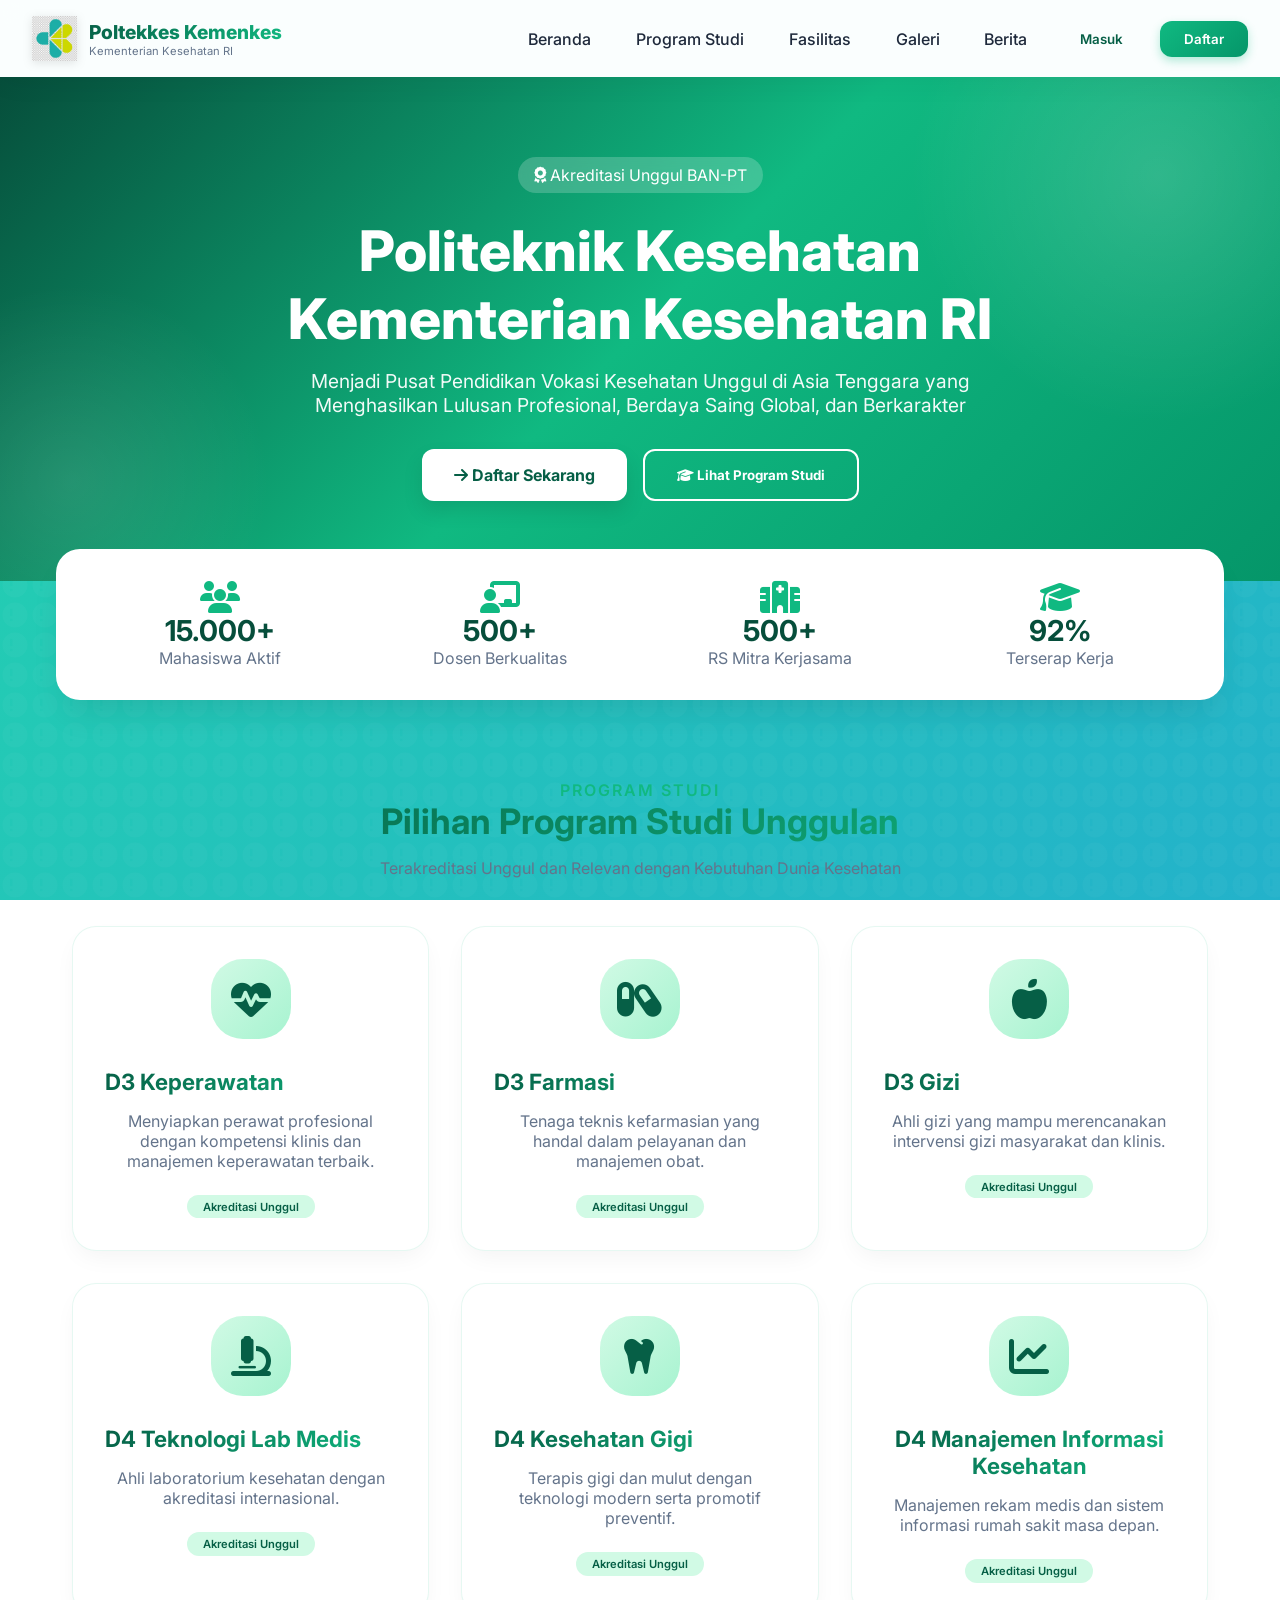
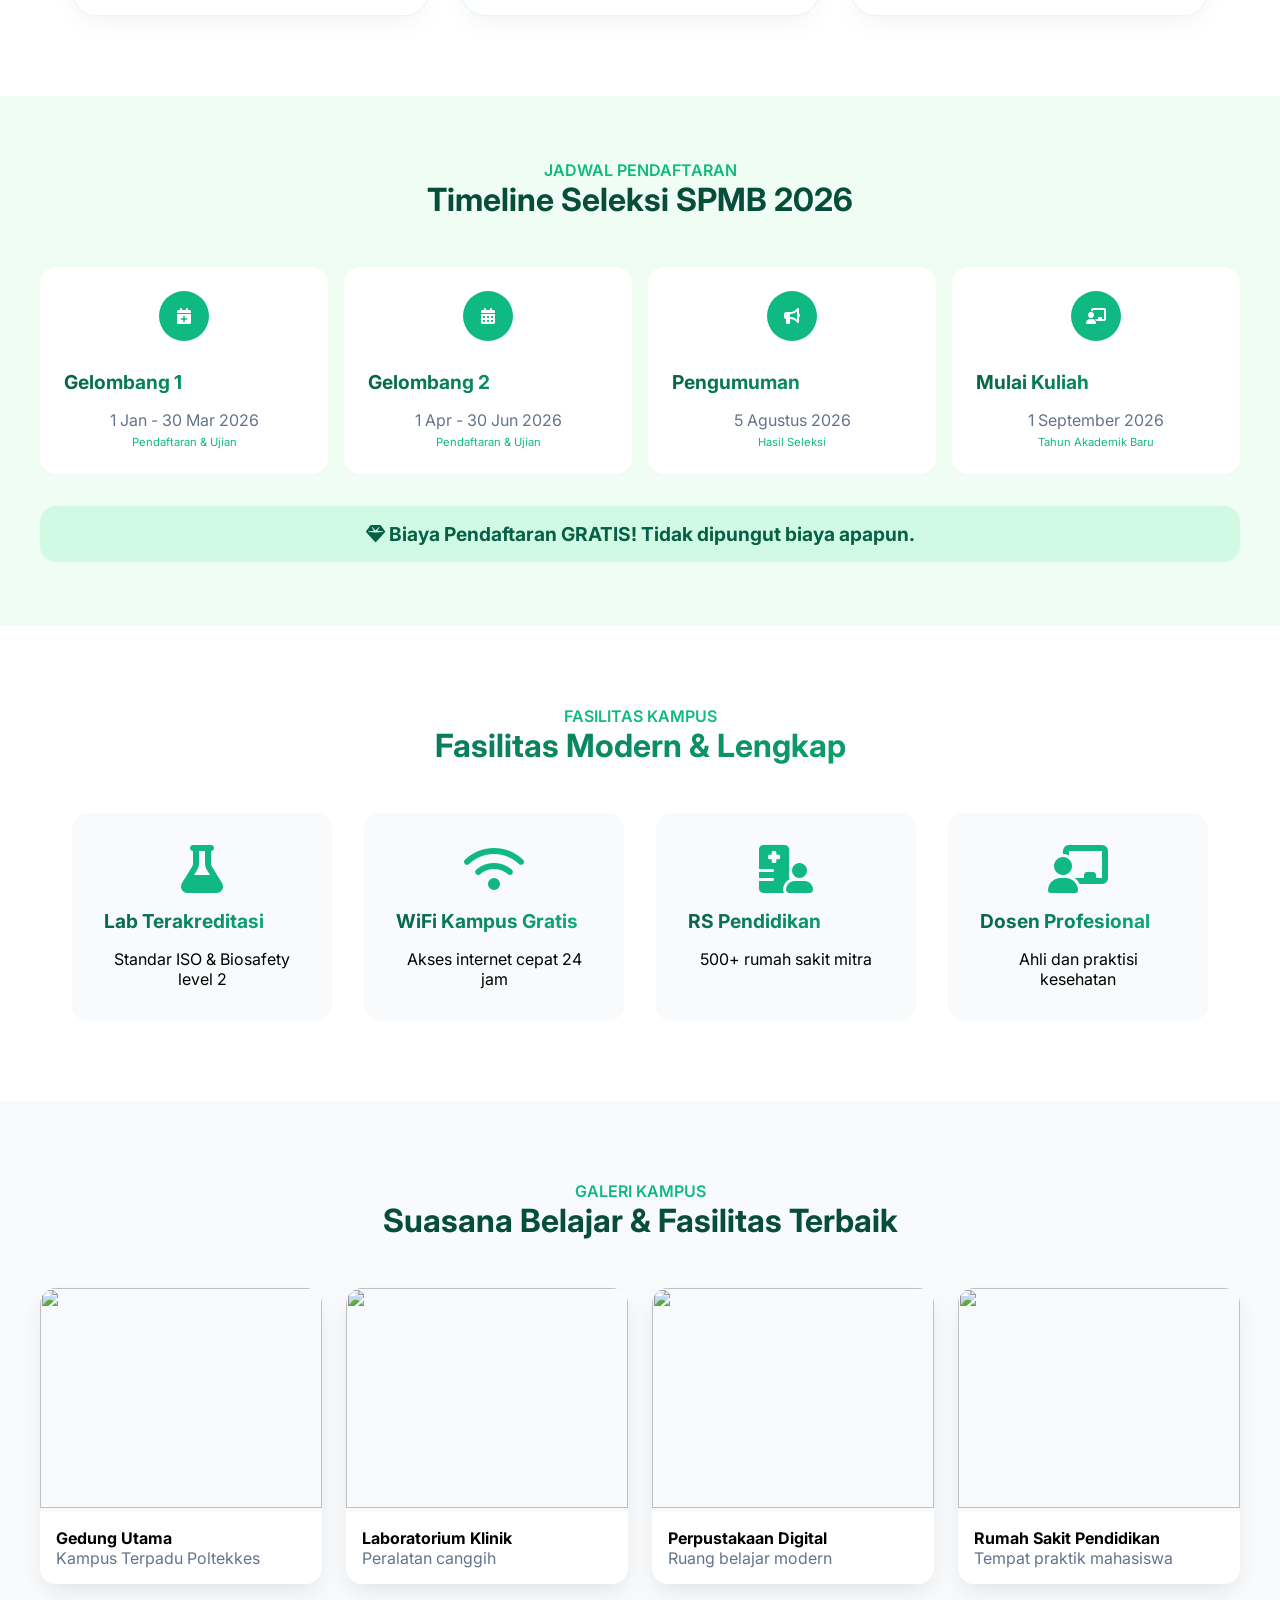
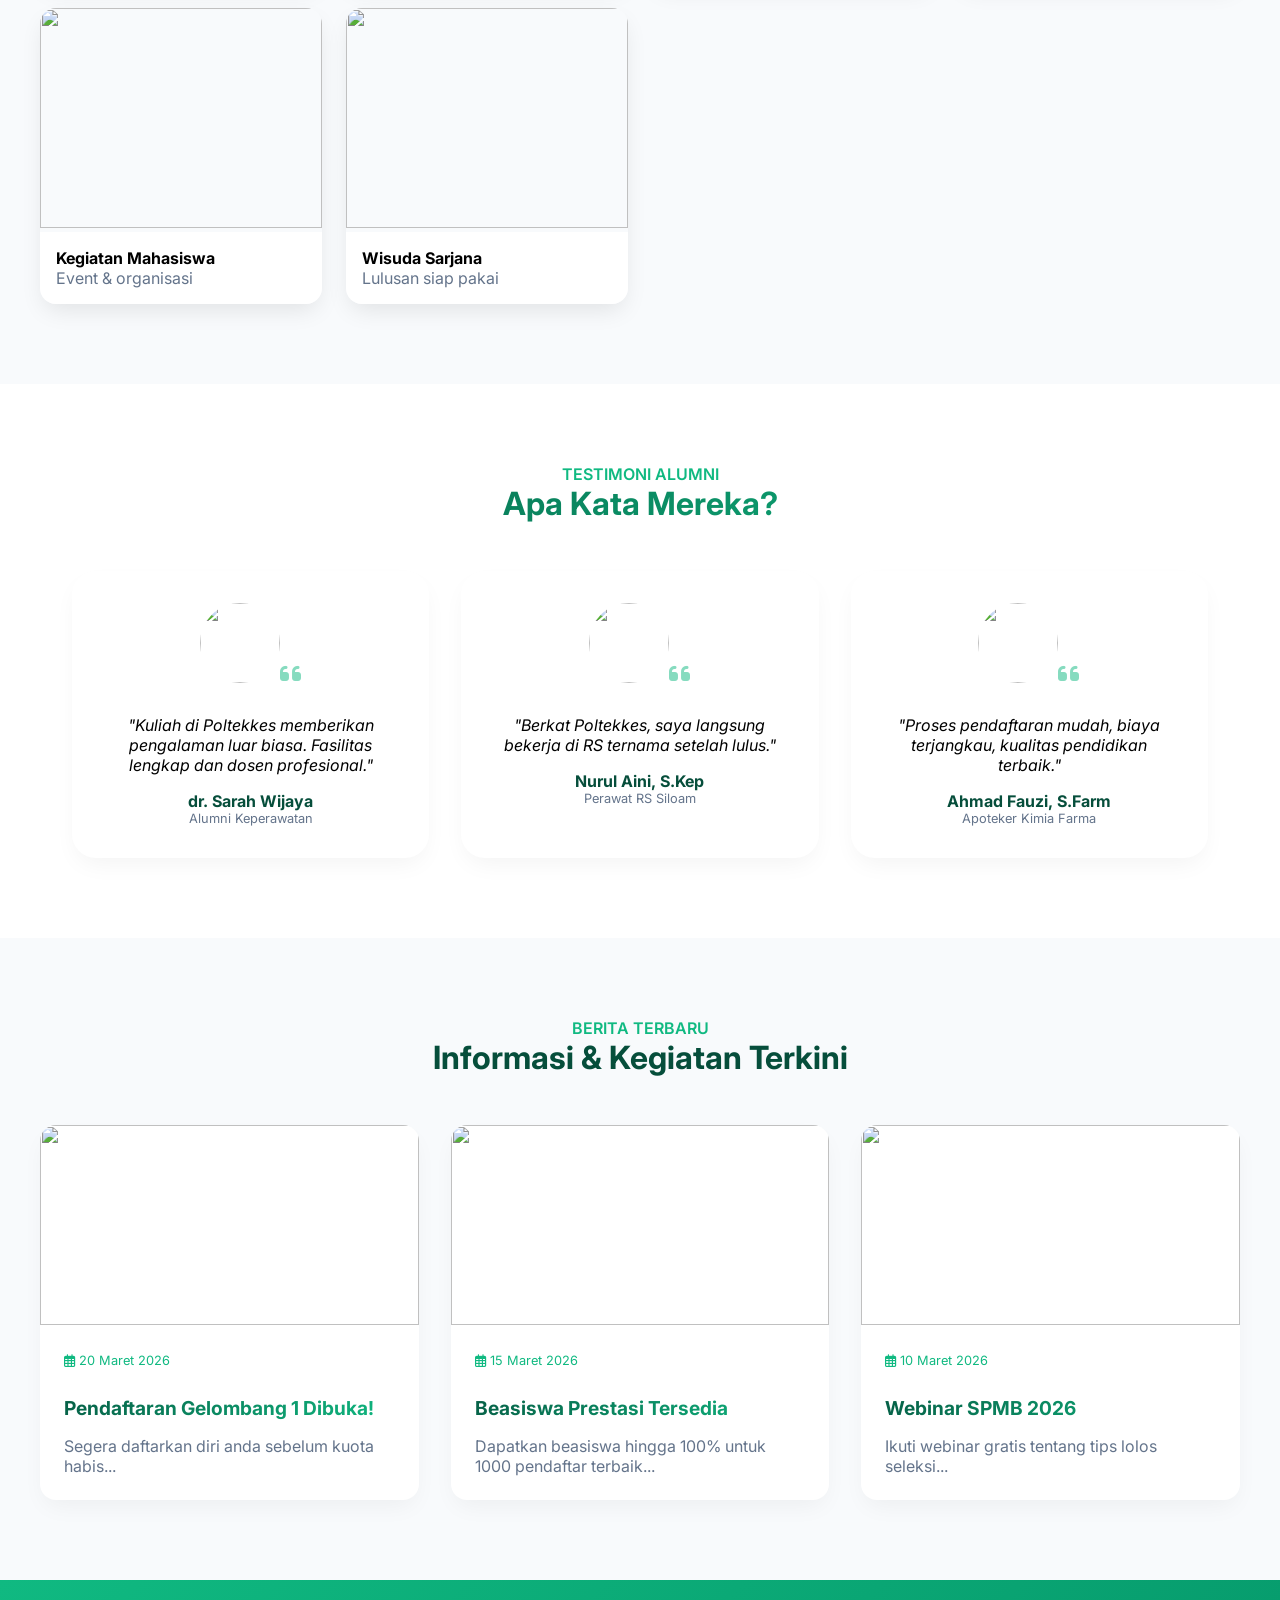
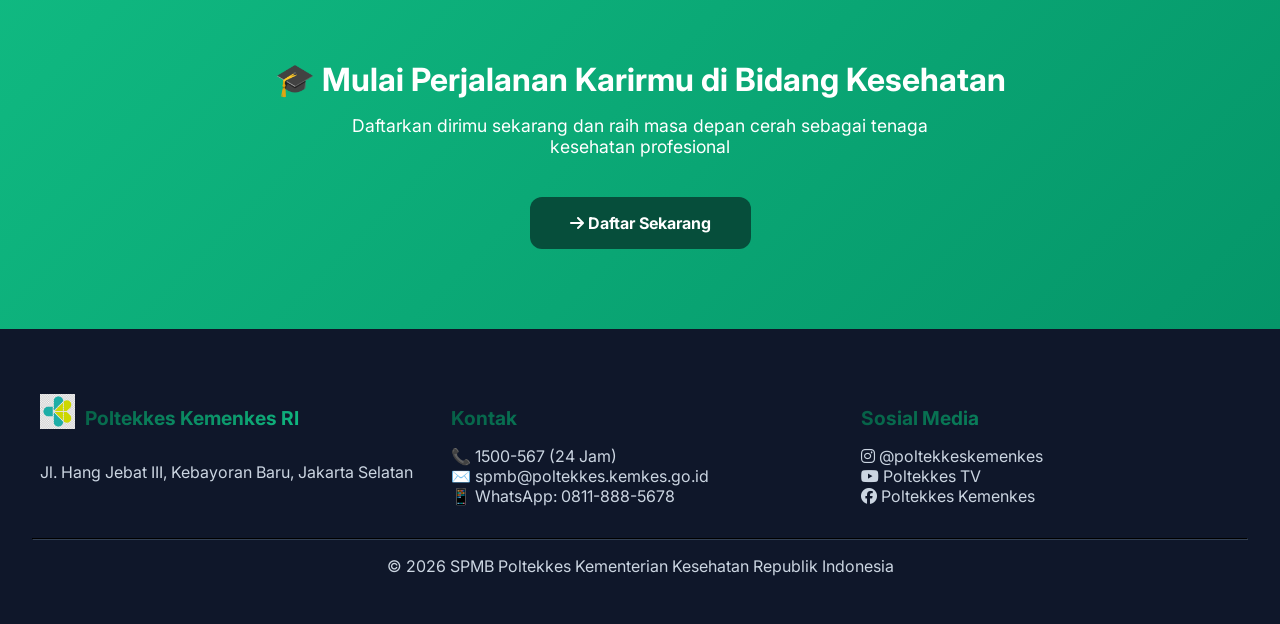
==== commit 294e9181: "Update index.html" ====
--- a/index.html
+++ b/index.html
@@ -1016,228 +1016,238 @@
     cursor: pointer;
 }
     </style>
-</head>
-<!-- HALAMAN UTAMA / LANDING PAGE PREMIUM -->
-<div id="landingPage" class="page active-page">
-    
-    <!-- Navbar Premium -->
-    <nav style="background: rgba(255,255,255,0.98); backdrop-filter: blur(20px); padding: 1rem 2rem; display: flex; justify-content: space-between; align-items: center; flex-wrap: wrap; gap: 1rem; position: sticky; top: 0; z-index: 1000; box-shadow: 0 4px 30px rgba(0,0,0,0.05);">
-        <div style="display: flex; align-items: center; gap: 12px;">
-            <img src="https://upload.wikimedia.org/wikipedia/commons/thumb/5/5c/Logo_Kementerian_Kesehatan_RI_2020.svg/45px-Logo_Kementerian_Kesehatan_RI_2020.svg.png" style="height: 45px; filter: drop-shadow(0 2px 5px rgba(0,0,0,0.1));">
-            <div>
-                <span style="font-weight: 800; font-size: 1.2rem; background: linear-gradient(135deg, #065f46, #10b981); -webkit-background-clip: text; -webkit-text-fill-color: transparent;">Poltekkes Kemenkes</span>
-                <p style="font-size: 0.7rem; color: #64748b;">Kementerian Kesehatan RI</p>
+<body>
+    <div class="animated-bg"></div>
+    <div class="overlay-pattern"></div>
+    <div class="particles" id="particles"></div>
+
+    <!-- HALAMAN UTAMA / LANDING PAGE PREMIUM -->
+    <div id="landingPage" class="page active-page">
+        
+        <!-- Navbar Premium -->
+        <nav style="background: rgba(255,255,255,0.98); backdrop-filter: blur(20px); padding: 1rem 2rem; display: flex; justify-content: space-between; align-items: center; flex-wrap: wrap; gap: 1rem; position: sticky; top: 0; z-index: 1000; box-shadow: 0 4px 30px rgba(0,0,0,0.05);">
+            <div style="display: flex; align-items: center; gap: 12px;">
+                <img src="poltekes.png" style="height: 45px; filter: drop-shadow(0 2px 5px rgba(0,0,0,0.1));" alt="Logo Poltekkes">
+                <div>
+                    <span style="font-weight: 800; font-size: 1.2rem; background: linear-gradient(135deg, #065f46, #10b981); -webkit-background-clip: text; -webkit-text-fill-color: transparent;">Poltekkes Kemenkes</span>
+                    <p style="font-size: 0.7rem; color: #64748b;">Kementerian Kesehatan RI</p>
+                </div>
+            </div>
+            <div style="display: flex; gap: 0.8rem; flex-wrap: wrap;">
+                <a href="#home" style="text-decoration: none; color: #1e293b; font-weight: 500; padding: 0.5rem 1rem;">Beranda</a>
+                <a href="#jurusan" style="text-decoration: none; color: #1e293b; font-weight: 500; padding: 0.5rem 1rem;">Program Studi</a>
+                <a href="#fasilitas" style="text-decoration: none; color: #1e293b; font-weight: 500; padding: 0.5rem 1rem;">Fasilitas</a>
+                <a href="#galeri" style="text-decoration: none; color: #1e293b; font-weight: 500; padding: 0.5rem 1rem;">Galeri</a>
+                <a href="#berita" style="text-decoration: none; color: #1e293b; font-weight: 500; padding: 0.5rem 1rem;">Berita</a>
+                <button onclick="showPage('loginPage')" style="padding: 0.5rem 1.5rem; border-radius: 2rem; border: none; background: transparent; color: #065f46; font-weight: 600; cursor: pointer;">Masuk</button>
+                <button onclick="showPage('registerPage')" style="padding: 0.5rem 1.5rem; border-radius: 2rem; border: none; background: linear-gradient(135deg, #10b981, #059669); color: white; font-weight: 600; cursor: pointer; box-shadow: 0 4px 10px rgba(16,185,129,0.3);">Daftar</button>
+            </div>
+        </nav>
+
+        <!-- Hero Section Premium dengan Animasi -->
+        <section id="home" style="background: linear-gradient(135deg, #064e3b 0%, #10b981 50%, #059669 100%); color: white; padding: 5rem 2rem; position: relative; overflow: hidden;">
+            <div style="position: absolute; top: -30%; right: -10%; width: 500px; height: 500px; background: radial-gradient(circle, rgba(255,255,255,0.15) 0%, transparent 70%); border-radius: 50%;"></div>
+            <div style="position: absolute; bottom: -20%; left: -10%; width: 400px; height: 400px; background: radial-gradient(circle, rgba(255,255,255,0.1) 0%, transparent 70%); border-radius: 50%;"></div>
+            <div style="max-width: 1200px; margin: 0 auto; position: relative; z-index: 2; text-align: center;">
+                <div style="display: inline-block; background: rgba(255,255,255,0.2); backdrop-filter: blur(10px); padding: 0.5rem 1rem; border-radius: 2rem; margin-bottom: 1.5rem;">
+                    <i class="fas fa-award"></i> Akreditasi Unggul BAN-PT
+                </div>
+                <h1 style="font-size: 3.5rem; margin-bottom: 1rem; font-weight: 800;">Politeknik Kesehatan<br>Kementerian Kesehatan RI</h1>
+                <p style="font-size: 1.2rem; max-width: 700px; margin: 0 auto 2rem; opacity: 0.95;">Menjadi Pusat Pendidikan Vokasi Kesehatan Unggul di Asia Tenggara yang Menghasilkan Lulusan Profesional, Berdaya Saing Global, dan Berkarakter</p>
+                <div style="display: flex; gap: 1rem; justify-content: center; flex-wrap: wrap;">
+                    <button onclick="showPage('registerPage')" style="background: white; color: #065f46; padding: 1rem 2rem; border-radius: 3rem; font-weight: bold; border: none; cursor: pointer; transition: 0.3s; font-size: 1rem; box-shadow: 0 10px 20px rgba(0,0,0,0.1);"><i class="fas fa-arrow-right"></i> Daftar Sekarang</button>
+                    <button onclick="document.getElementById('jurusan').scrollIntoView({behavior:'smooth'})" style="background: transparent; border: 2px solid white; color: white; padding: 1rem 2rem; border-radius: 3rem; font-weight: bold; cursor: pointer; transition: 0.3s;"><i class="fas fa-graduation-cap"></i> Lihat Program Studi</button>
+                </div>
+            </div>
+        </section>
+
+        <!-- Statistik Cepat -->
+        <div style="max-width: 1200px; margin: -2rem auto 0; position: relative; z-index: 10; padding: 0 1rem;">
+            <div style="display: grid; grid-template-columns: repeat(auto-fit, minmax(180px, 1fr)); gap: 1rem; background: white; border-radius: 1.5rem; padding: 2rem; box-shadow: 0 20px 35px -10px rgba(0,0,0,0.1);">
+                <div style="text-align: center;"><i class="fas fa-users" style="font-size: 2rem; color: #10b981;"></i><h2 style="font-size: 1.8rem; color: #064e3b;">15.000+</h2><p style="color: #64748b;">Mahasiswa Aktif</p></div>
+                <div style="text-align: center;"><i class="fas fa-chalkboard-user" style="font-size: 2rem; color: #10b981;"></i><h2 style="font-size: 1.8rem; color: #064e3b;">500+</h2><p style="color: #64748b;">Dosen Berkualitas</p></div>
+                <div style="text-align: center;"><i class="fas fa-hospital" style="font-size: 2rem; color: #10b981;"></i><h2 style="font-size: 1.8rem; color: #064e3b;">500+</h2><p style="color: #64748b;">RS Mitra Kerjasama</p></div>
+                <div style="text-align: center;"><i class="fas fa-graduation-cap" style="font-size: 2rem; color: #10b981;"></i><h2 style="font-size: 1.8rem; color: #064e3b;">92%</h2><p style="color: #64748b;">Terserap Kerja</p></div>
             </div>
         </div>
-        <div style="display: flex; gap: 0.8rem; flex-wrap: wrap;">
-            <a href="#home" style="text-decoration: none; color: #1e293b; font-weight: 500; padding: 0.5rem 1rem;">Beranda</a>
-            <a href="#jurusan" style="text-decoration: none; color: #1e293b; font-weight: 500; padding: 0.5rem 1rem;">Program Studi</a>
-            <a href="#fasilitas" style="text-decoration: none; color: #1e293b; font-weight: 500; padding: 0.5rem 1rem;">Fasilitas</a>
-            <a href="#galeri" style="text-decoration: none; color: #1e293b; font-weight: 500; padding: 0.5rem 1rem;">Galeri</a>
-            <a href="#berita" style="text-decoration: none; color: #1e293b; font-weight: 500; padding: 0.5rem 1rem;">Berita</a>
-            <button onclick="showPage('loginPage')" style="padding: 0.5rem 1.5rem; border-radius: 2rem; border: none; background: transparent; color: #065f46; font-weight: 600; cursor: pointer;">Masuk</button>
-            <button onclick="showPage('registerPage')" style="padding: 0.5rem 1.5rem; border-radius: 2rem; border: none; background: linear-gradient(135deg, #10b981, #059669); color: white; font-weight: 600; cursor: pointer; box-shadow: 0 4px 10px rgba(16,185,129,0.3);">Daftar</button>
+
+        <!-- Program Studi Unggulan -->
+        <section id="jurusan" style="max-width: 1200px; margin: 0 auto; padding: 5rem 2rem;">
+            <div style="text-align: center; margin-bottom: 3rem;">
+                <p style="color: #10b981; font-weight: 600; letter-spacing: 2px;">PROGRAM STUDI</p>
+                <h2 style="font-size: 2.2rem; background: linear-gradient(135deg, #065f46, #10b981); -webkit-background-clip: text; -webkit-text-fill-color: transparent;">Pilihan Program Studi Unggulan</h2>
+                <p style="color: #64748b; max-width: 600px; margin: 1rem auto 0;">Terakreditasi Unggul dan Relevan dengan Kebutuhan Dunia Kesehatan</p>
+            </div>
+            <div style="display: grid; grid-template-columns: repeat(auto-fit, minmax(300px, 1fr)); gap: 2rem;">
+                <div style="background: white; border-radius: 1.5rem; padding: 2rem; text-align: center; transition: all 0.3s; box-shadow: 0 10px 25px -5px rgba(0,0,0,0.05); border: 1px solid rgba(16,185,129,0.1);">
+                    <div style="width: 80px; height: 80px; background: linear-gradient(135deg, #d1fae5, #a7f3d0); border-radius: 2rem; display: flex; align-items: center; justify-content: center; margin: 0 auto 1.5rem; font-size: 2.5rem; color: #065f46;"><i class="fas fa-heartbeat"></i></div>
+                    <h3 style="color: #064e3b; font-size: 1.4rem;">D3 Keperawatan</h3>
+                    <p style="color: #64748b; margin: 0.5rem 0;">Menyiapkan perawat profesional dengan kompetensi klinis dan manajemen keperawatan terbaik.</p>
+                    <span style="display: inline-block; background: #d1fae5; color: #065f46; padding: 0.3rem 1rem; border-radius: 2rem; font-size: 0.7rem; font-weight: 600; margin-top: 1rem;">Akreditasi Unggul</span>
+                </div>
+                <div style="background: white; border-radius: 1.5rem; padding: 2rem; text-align: center; transition: all 0.3s; box-shadow: 0 10px 25px -5px rgba(0,0,0,0.05); border: 1px solid rgba(16,185,129,0.1);">
+                    <div style="width: 80px; height: 80px; background: linear-gradient(135deg, #d1fae5, #a7f3d0); border-radius: 2rem; display: flex; align-items: center; justify-content: center; margin: 0 auto 1.5rem; font-size: 2.5rem; color: #065f46;"><i class="fas fa-capsules"></i></div>
+                    <h3 style="color: #064e3b; font-size: 1.4rem;">D3 Farmasi</h3>
+                    <p style="color: #64748b; margin: 0.5rem 0;">Tenaga teknis kefarmasian yang handal dalam pelayanan dan manajemen obat.</p>
+                    <span style="display: inline-block; background: #d1fae5; color: #065f46; padding: 0.3rem 1rem; border-radius: 2rem; font-size: 0.7rem; font-weight: 600; margin-top: 1rem;">Akreditasi Unggul</span>
+                </div>
+                <div style="background: white; border-radius: 1.5rem; padding: 2rem; text-align: center; transition: all 0.3s; box-shadow: 0 10px 25px -5px rgba(0,0,0,0.05); border: 1px solid rgba(16,185,129,0.1);">
+                    <div style="width: 80px; height: 80px; background: linear-gradient(135deg, #d1fae5, #a7f3d0); border-radius: 2rem; display: flex; align-items: center; justify-content: center; margin: 0 auto 1.5rem; font-size: 2.5rem; color: #065f46;"><i class="fas fa-apple-alt"></i></div>
+                    <h3 style="color: #064e3b; font-size: 1.4rem;">D3 Gizi</h3>
+                    <p style="color: #64748b; margin: 0.5rem 0;">Ahli gizi yang mampu merencanakan intervensi gizi masyarakat dan klinis.</p>
+                    <span style="display: inline-block; background: #d1fae5; color: #065f46; padding: 0.3rem 1rem; border-radius: 2rem; font-size: 0.7rem; font-weight: 600; margin-top: 1rem;">Akreditasi Unggul</span>
+                </div>
+                <div style="background: white; border-radius: 1.5rem; padding: 2rem; text-align: center; transition: all 0.3s; box-shadow: 0 10px 25px -5px rgba(0,0,0,0.05); border: 1px solid rgba(16,185,129,0.1);">
+                    <div style="width: 80px; height: 80px; background: linear-gradient(135deg, #d1fae5, #a7f3d0); border-radius: 2rem; display: flex; align-items: center; justify-content: center; margin: 0 auto 1.5rem; font-size: 2.5rem; color: #065f46;"><i class="fas fa-microscope"></i></div>
+                    <h3 style="color: #064e3b; font-size: 1.4rem;">D4 Teknologi Lab Medis</h3>
+                    <p style="color: #64748b; margin: 0.5rem 0;">Ahli laboratorium kesehatan dengan akreditasi internasional.</p>
+                    <span style="display: inline-block; background: #d1fae5; color: #065f46; padding: 0.3rem 1rem; border-radius: 2rem; font-size: 0.7rem; font-weight: 600; margin-top: 1rem;">Akreditasi Unggul</span>
+                </div>
+                <div style="background: white; border-radius: 1.5rem; padding: 2rem; text-align: center; transition: all 0.3s; box-shadow: 0 10px 25px -5px rgba(0,0,0,0.05); border: 1px solid rgba(16,185,129,0.1);">
+                    <div style="width: 80px; height: 80px; background: linear-gradient(135deg, #d1fae5, #a7f3d0); border-radius: 2rem; display: flex; align-items: center; justify-content: center; margin: 0 auto 1.5rem; font-size: 2.5rem; color: #065f46;"><i class="fas fa-tooth"></i></div>
+                    <h3 style="color: #064e3b; font-size: 1.4rem;">D4 Kesehatan Gigi</h3>
+                    <p style="color: #64748b; margin: 0.5rem 0;">Terapis gigi dan mulut dengan teknologi modern serta promotif preventif.</p>
+                    <span style="display: inline-block; background: #d1fae5; color: #065f46; padding: 0.3rem 1rem; border-radius: 2rem; font-size: 0.7rem; font-weight: 600; margin-top: 1rem;">Akreditasi Unggul</span>
+                </div>
+                <div style="background: white; border-radius: 1.5rem; padding: 2rem; text-align: center; transition: all 0.3s; box-shadow: 0 10px 25px -5px rgba(0,0,0,0.05); border: 1px solid rgba(16,185,129,0.1);">
+                    <div style="width: 80px; height: 80px; background: linear-gradient(135deg, #d1fae5, #a7f3d0); border-radius: 2rem; display: flex; align-items: center; justify-content: center; margin: 0 auto 1.5rem; font-size: 2.5rem; color: #065f46;"><i class="fas fa-chart-line"></i></div>
+                    <h3 style="color: #064e3b; font-size: 1.4rem;">D4 Manajemen Informasi Kesehatan</h3>
+                    <p style="color: #64748b; margin: 0.5rem 0;">Manajemen rekam medis dan sistem informasi rumah sakit masa depan.</p>
+                    <span style="display: inline-block; background: #d1fae5; color: #065f46; padding: 0.3rem 1rem; border-radius: 2rem; font-size: 0.7rem; font-weight: 600; margin-top: 1rem;">Akreditasi Unggul</span>
+                </div>
+            </div>
+        </section>
+
+        <!-- Timeline Pendaftaran -->
+        <div style="background: #f0fdf4; padding: 4rem 2rem;">
+            <div style="max-width: 1200px; margin: 0 auto;">
+                <div style="text-align: center; margin-bottom: 3rem;">
+                    <p style="color: #10b981; font-weight: 600;">JADWAL PENDAFTARAN</p>
+                    <h2 style="font-size: 2rem; color: #064e3b;">Timeline Seleksi SPMB 2026</h2>
+                </div>
+                <div style="display: grid; grid-template-columns: repeat(auto-fit, minmax(200px, 1fr)); gap: 1rem;">
+                    <div style="background: white; border-radius: 1rem; padding: 1.5rem; text-align: center; position: relative;">
+                        <div style="width: 50px; height: 50px; background: #10b981; border-radius: 50%; display: flex; align-items: center; justify-content: center; margin: 0 auto 1rem; color: white;"><i class="fas fa-calendar-plus"></i></div>
+                        <h3>Gelombang 1</h3>
+                        <p style="color: #64748b;">1 Jan - 30 Mar 2026</p>
+                        <span style="font-size: 0.7rem; color: #10b981;">Pendaftaran & Ujian</span>
+                    </div>
+                    <div style="background: white; border-radius: 1rem; padding: 1.5rem; text-align: center;">
+                        <div style="width: 50px; height: 50px; background: #10b981; border-radius: 50%; display: flex; align-items: center; justify-content: center; margin: 0 auto 1rem; color: white;"><i class="fas fa-calendar-alt"></i></div>
+                        <h3>Gelombang 2</h3>
+                        <p style="color: #64748b;">1 Apr - 30 Jun 2026</p>
+                        <span style="font-size: 0.7rem; color: #10b981;">Pendaftaran & Ujian</span>
+                    </div>
+                    <div style="background: white; border-radius: 1rem; padding: 1.5rem; text-align: center;">
+                        <div style="width: 50px; height: 50px; background: #10b981; border-radius: 50%; display: flex; align-items: center; justify-content: center; margin: 0 auto 1rem; color: white;"><i class="fas fa-bullhorn"></i></div>
+                        <h3>Pengumuman</h3>
+                        <p style="color: #64748b;">5 Agustus 2026</p>
+                        <span style="font-size: 0.7rem; color: #10b981;">Hasil Seleksi</span>
+                    </div>
+                    <div style="background: white; border-radius: 1rem; padding: 1.5rem; text-align: center;">
+                        <div style="width: 50px; height: 50px; background: #10b981; border-radius: 50%; display: flex; align-items: center; justify-content: center; margin: 0 auto 1rem; color: white;"><i class="fas fa-chalkboard-user"></i></div>
+                        <h3>Mulai Kuliah</h3>
+                        <p style="color: #64748b;">1 September 2026</p>
+                        <span style="font-size: 0.7rem; color: #10b981;">Tahun Akademik Baru</span>
+                    </div>
+                </div>
+                <div style="text-align: center; margin-top: 2rem; padding: 1rem; background: #d1fae5; border-radius: 1rem;">
+                    <p style="font-size: 1.2rem; font-weight: bold; color: #065f46;"><i class="fas fa-gem"></i> Biaya Pendaftaran GRATIS! Tidak dipungut biaya apapun.</p>
+                </div>
+            </div>
         </div>
-    </nav>
-
-    <!-- Hero Section Premium dengan Animasi -->
-    <section id="home" style="background: linear-gradient(135deg, #064e3b 0%, #10b981 50%, #059669 100%); color: white; padding: 5rem 2rem; position: relative; overflow: hidden;">
-        <div style="position: absolute; top: -30%; right: -10%; width: 500px; height: 500px; background: radial-gradient(circle, rgba(255,255,255,0.15) 0%, transparent 70%); border-radius: 50%;"></div>
-        <div style="position: absolute; bottom: -20%; left: -10%; width: 400px; height: 400px; background: radial-gradient(circle, rgba(255,255,255,0.1) 0%, transparent 70%); border-radius: 50%;"></div>
-        <div style="max-width: 1200px; margin: 0 auto; position: relative; z-index: 2; text-align: center;">
-            <div style="display: inline-block; background: rgba(255,255,255,0.2); backdrop-filter: blur(10px); padding: 0.5rem 1rem; border-radius: 2rem; margin-bottom: 1.5rem;">
-                <i class="fas fa-award"></i> Akreditasi Unggul BAN-PT
-            </div>
-            <h1 style="font-size: 3.5rem; margin-bottom: 1rem; font-weight: 800;">Politeknik Kesehatan<br>Kementerian Kesehatan RI</h1>
-            <p style="font-size: 1.2rem; max-width: 700px; margin: 0 auto 2rem; opacity: 0.95;">Menjadi Pusat Pendidikan Vokasi Kesehatan Unggul di Asia Tenggara yang Menghasilkan Lulusan Profesional, Berdaya Saing Global, dan Berkarakter</p>
-            <div style="display: flex; gap: 1rem; justify-content: center; flex-wrap: wrap;">
-                <button onclick="showPage('registerPage')" style="background: white; color: #065f46; padding: 1rem 2rem; border-radius: 3rem; font-weight: bold; border: none; cursor: pointer; transition: 0.3s; font-size: 1rem; box-shadow: 0 10px 20px rgba(0,0,0,0.1);"><i class="fas fa-arrow-right"></i> Daftar Sekarang</button>
-                <button onclick="document.getElementById('jurusan').scrollIntoView({behavior:'smooth'})" style="background: transparent; border: 2px solid white; color: white; padding: 1rem 2rem; border-radius: 3rem; font-weight: bold; cursor: pointer; transition: 0.3s;"><i class="fas fa-graduation-cap"></i> Lihat Program Studi</button>
-            </div>
+
+        <!-- Fasilitas Unggulan -->
+        <section id="fasilitas" style="max-width: 1200px; margin: 0 auto; padding: 5rem 2rem;">
+            <div style="text-align: center; margin-bottom: 3rem;">
+                <p style="color: #10b981; font-weight: 600;">FASILITAS KAMPUS</p>
+                <h2 style="font-size: 2rem; background: linear-gradient(135deg, #065f46, #10b981); -webkit-background-clip: text; -webkit-text-fill-color: transparent;">Fasilitas Modern & Lengkap</h2>
+            </div>
+            <div style="display: grid; grid-template-columns: repeat(auto-fit, minmax(250px, 1fr)); gap: 2rem;">
+                <div style="text-align: center; padding: 2rem; background: #f8fafc; border-radius: 1rem;"><i class="fas fa-flask" style="font-size: 3rem; color: #10b981;"></i><h3 style="margin: 1rem 0;">Lab Terakreditasi</h3><p>Standar ISO & Biosafety level 2</p></div>
+                <div style="text-align: center; padding: 2rem; background: #f8fafc; border-radius: 1rem;"><i class="fas fa-wifi" style="font-size: 3rem; color: #10b981;"></i><h3 style="margin: 1rem 0;">WiFi Kampus Gratis</h3><p>Akses internet cepat 24 jam</p></div>
+                <div style="text-align: center; padding: 2rem; background: #f8fafc; border-radius: 1rem;"><i class="fas fa-hospital-user" style="font-size: 3rem; color: #10b981;"></i><h3 style="margin: 1rem 0;">RS Pendidikan</h3><p>500+ rumah sakit mitra</p></div>
+                <div style="text-align: center; padding: 2rem; background: #f8fafc; border-radius: 1rem;"><i class="fas fa-chalkboard-user" style="font-size: 3rem; color: #10b981;"></i><h3 style="margin: 1rem 0;">Dosen Profesional</h3><p>Ahli dan praktisi kesehatan</p></div>
+            </div>
+        </section>
+
+        <!-- Galeri Foto Premium -->
+        <section id="galeri" style="background: #f8fafc; padding: 5rem 2rem;">
+            <div style="max-width: 1200px; margin: 0 auto;">
+                <div style="text-align: center; margin-bottom: 3rem;">
+                    <p style="color: #10b981; font-weight: 600;">GALERI KAMPUS</p>
+                    <h2 style="font-size: 2rem; color: #064e3b;">Suasana Belajar & Fasilitas Terbaik</h2>
+                </div>
+                <div style="display: grid; grid-template-columns: repeat(auto-fit, minmax(280px, 1fr)); gap: 1.5rem;">
+                    <div style="border-radius: 1rem; overflow: hidden; box-shadow: 0 10px 25px -5px rgba(0,0,0,0.1);"><img src="https://images.unsplash.com/photo-1519494026892-80bbd2d6fd0d?w=500&h=300&fit=crop" style="width: 100%; height: 220px; object-fit: cover;"><div style="padding: 1rem; background: white;"><h4>Gedung Utama</h4><p style="color: #64748b;">Kampus Terpadu Poltekkes</p></div></div>
+                    <div style="border-radius: 1rem; overflow: hidden; box-shadow: 0 10px 25px -5px rgba(0,0,0,0.1);"><img src="https://images.unsplash.com/photo-1576091160550-2173dba999ef?w=500&h=300&fit=crop" style="width: 100%; height: 220px; object-fit: cover;"><div style="padding: 1rem; background: white;"><h4>Laboratorium Klinik</h4><p style="color: #64748b;">Peralatan canggih</p></div></div>
+                    <div style="border-radius: 1rem; overflow: hidden; box-shadow: 0 10px 25px -5px rgba(0,0,0,0.1);"><img src="https://images.unsplash.com/photo-1527613426441-4da17471b66d?w=500&h=300&fit=crop" style="width: 100%; height: 220px; object-fit: cover;"><div style="padding: 1rem; background: white;"><h4>Perpustakaan Digital</h4><p style="color: #64748b;">Ruang belajar modern</p></div></div>
+                    <div style="border-radius: 1rem; overflow: hidden; box-shadow: 0 10px 25px -5px rgba(0,0,0,0.1);"><img src="https://images.unsplash.com/photo-1586773860418-d37222d8fce3?w=500&h=300&fit=crop" style="width: 100%; height: 220px; object-fit: cover;"><div style="padding: 1rem; background: white;"><h4>Rumah Sakit Pendidikan</h4><p style="color: #64748b;">Tempat praktik mahasiswa</p></div></div>
+                    <div style="border-radius: 1rem; overflow: hidden; box-shadow: 0 10px 25px -5px rgba(0,0,0,0.1);"><img src="https://images.unsplash.com/photo-1522071820081-009f0129c71c?w=500&h=300&fit=crop" style="width: 100%; height: 220px; object-fit: cover;"><div style="padding: 1rem; background: white;"><h4>Kegiatan Mahasiswa</h4><p style="color: #64748b;">Event & organisasi</p></div></div>
+                    <div style="border-radius: 1rem; overflow: hidden; box-shadow: 0 10px 25px -5px rgba(0,0,0,0.1);"><img src="https://images.unsplash.com/photo-1579684385127-1ef15d508118?w=500&h=300&fit=crop" style="width: 100%; height: 220px; object-fit: cover;"><div style="padding: 1rem; background: white;"><h4>Wisuda Sarjana</h4><p style="color: #64748b;">Lulusan siap pakai</p></div></div>
+                </div>
+            </div>
+        </section>
+
+        <!-- Testimoni Alumni -->
+        <section style="max-width: 1200px; margin: 0 auto; padding: 5rem 2rem;">
+            <div style="text-align: center; margin-bottom: 3rem;">
+                <p style="color: #10b981; font-weight: 600;">TESTIMONI ALUMNI</p>
+                <h2 style="font-size: 2rem; background: linear-gradient(135deg, #065f46, #10b981); -webkit-background-clip: text; -webkit-text-fill-color: transparent;">Apa Kata Mereka?</h2>
+            </div>
+            <div style="display: grid; grid-template-columns: repeat(auto-fit, minmax(300px, 1fr)); gap: 2rem;">
+                <div style="background: white; border-radius: 1.5rem; padding: 2rem; text-align: center; box-shadow: 0 10px 25px -5px rgba(0,0,0,0.05);"><img src="https://randomuser.me/api/portraits/women/68.jpg" style="width: 80px; height: 80px; border-radius: 50%; object-fit: cover; margin-bottom: 1rem;"><i class="fas fa-quote-left" style="color: #10b981; font-size: 1.5rem; opacity: 0.5;"></i><p style="font-style: italic; margin: 1rem 0;">"Kuliah di Poltekkes memberikan pengalaman luar biasa. Fasilitas lengkap dan dosen profesional."</p><h4 style="color: #064e3b;">dr. Sarah Wijaya</h4><p style="font-size: 0.8rem; color: #64748b;">Alumni Keperawatan</p></div>
+                <div style="background: white; border-radius: 1.5rem; padding: 2rem; text-align: center; box-shadow: 0 10px 25px -5px rgba(0,0,0,0.05);"><img src="https://randomuser.me/api/portraits/women/45.jpg" style="width: 80px; height: 80px; border-radius: 50%; object-fit: cover; margin-bottom: 1rem;"><i class="fas fa-quote-left" style="color: #10b981; font-size: 1.5rem; opacity: 0.5;"></i><p style="font-style: italic; margin: 1rem 0;">"Berkat Poltekkes, saya langsung bekerja di RS ternama setelah lulus."</p><h4 style="color: #064e3b;">Nurul Aini, S.Kep</h4><p style="font-size: 0.8rem; color: #64748b;">Perawat RS Siloam</p></div>
+                <div style="background: white; border-radius: 1.5rem; padding: 2rem; text-align: center; box-shadow: 0 10px 25px -5px rgba(0,0,0,0.05);"><img src="https://randomuser.me/api/portraits/men/32.jpg" style="width: 80px; height: 80px; border-radius: 50%; object-fit: cover; margin-bottom: 1rem;"><i class="fas fa-quote-left" style="color: #10b981; font-size: 1.5rem; opacity: 0.5;"></i><p style="font-style: italic; margin: 1rem 0;">"Proses pendaftaran mudah, biaya terjangkau, kualitas pendidikan terbaik."</p><h4 style="color: #064e3b;">Ahmad Fauzi, S.Farm</h4><p style="font-size: 0.8rem; color: #64748b;">Apoteker Kimia Farma</p></div>
+            </div>
+        </section>
+
+        <!-- Berita Terbaru -->
+        <section id="berita" style="background: #f8fafc; padding: 5rem 2rem;">
+            <div style="max-width: 1200px; margin: 0 auto;">
+                <div style="text-align: center; margin-bottom: 3rem;">
+                    <p style="color: #10b981; font-weight: 600;">BERITA TERBARU</p>
+                    <h2 style="font-size: 2rem; color: #064e3b;">Informasi & Kegiatan Terkini</h2>
+                </div>
+                <div style="display: grid; grid-template-columns: repeat(auto-fit, minmax(300px, 1fr)); gap: 2rem;">
+                    <div style="background: white; border-radius: 1rem; overflow: hidden; box-shadow: 0 10px 25px -5px rgba(0,0,0,0.05);"><img src="https://images.unsplash.com/photo-1522071820081-009f0129c71c?w=500&h=220&fit=crop" style="width: 100%; height: 200px; object-fit: cover;"><div style="padding: 1.5rem;"><p style="color: #10b981; font-size: 0.8rem;"><i class="far fa-calendar-alt"></i> 20 Maret 2026</p><h3>Pendaftaran Gelombang 1 Dibuka!</h3><p style="color: #64748b; margin-top: 0.5rem;">Segera daftarkan diri anda sebelum kuota habis...</p></div></div>
+                    <div style="background: white; border-radius: 1rem; overflow: hidden; box-shadow: 0 10px 25px -5px rgba(0,0,0,0.05);"><img src="https://images.unsplash.com/photo-1587825140708-dfaf72ae4b53?w=500&h=220&fit=crop" style="width: 100%; height: 200px; object-fit: cover;"><div style="padding: 1.5rem;"><p style="color: #10b981; font-size: 0.8rem;"><i class="far fa-calendar-alt"></i> 15 Maret 2026</p><h3>Beasiswa Prestasi Tersedia</h3><p style="color: #64748b; margin-top: 0.5rem;">Dapatkan beasiswa hingga 100% untuk 1000 pendaftar terbaik...</p></div></div>
+                    <div style="background: white; border-radius: 1rem; overflow: hidden; box-shadow: 0 10px 25px -5px rgba(0,0,0,0.05);"><img src="https://images.unsplash.com/photo-1579684385127-1ef15d508118?w=500&h=220&fit=crop" style="width: 100%; height: 200px; object-fit: cover;"><div style="padding: 1.5rem;"><p style="color: #10b981; font-size: 0.8rem;"><i class="far fa-calendar-alt"></i> 10 Maret 2026</p><h3>Webinar SPMB 2026</h3><p style="color: #64748b; margin-top: 0.5rem;">Ikuti webinar gratis tentang tips lolos seleksi...</p></div></div>
+                </div>
+            </div>
+        </section>
+
+        <!-- CTA Banner -->
+        <div style="background: linear-gradient(135deg, #10b981, #059669); padding: 5rem 2rem; text-align: center; color: white;">
+            <h2 style="font-size: 2rem;">🎓 Mulai Perjalanan Karirmu di Bidang Kesehatan</h2>
+            <p style="margin: 1rem 0; font-size: 1.1rem; max-width: 600px; margin: 1rem auto;">Daftarkan dirimu sekarang dan raih masa depan cerah sebagai tenaga kesehatan profesional</p>
+            <button onclick="showPage('registerPage')" style="background: #064e3b; color: white; padding: 1rem 2.5rem; border-radius: 3rem; font-weight: bold; border: none; cursor: pointer; margin-top: 1.5rem; font-size: 1rem; transition: 0.3s;"><i class="fas fa-arrow-right"></i> Daftar Sekarang</button>
         </div>
-    </section>
-
-    <!-- Statistik Cepat -->
-    <div style="max-width: 1200px; margin: -2rem auto 0; position: relative; z-index: 10; padding: 0 1rem;">
-        <div style="display: grid; grid-template-columns: repeat(auto-fit, minmax(180px, 1fr)); gap: 1rem; background: white; border-radius: 1.5rem; padding: 2rem; box-shadow: 0 20px 35px -10px rgba(0,0,0,0.1);">
-            <div style="text-align: center;"><i class="fas fa-users" style="font-size: 2rem; color: #10b981;"></i><h2 style="font-size: 1.8rem; color: #064e3b;">15.000+</h2><p style="color: #64748b;">Mahasiswa Aktif</p></div>
-            <div style="text-align: center;"><i class="fas fa-chalkboard-user" style="font-size: 2rem; color: #10b981;"></i><h2 style="font-size: 1.8rem; color: #064e3b;">500+</h2><p style="color: #64748b;">Dosen Berkualitas</p></div>
-            <div style="text-align: center;"><i class="fas fa-hospital" style="font-size: 2rem; color: #10b981;"></i><h2 style="font-size: 1.8rem; color: #064e3b;">500+</h2><p style="color: #64748b;">RS Mitra Kerjasama</p></div>
-            <div style="text-align: center;"><i class="fas fa-graduation-cap" style="font-size: 2rem; color: #10b981;"></i><h2 style="font-size: 1.8rem; color: #064e3b;">92%</h2><p style="color: #64748b;">Terserap Kerja</p></div>
-        </div>
+
+        <!-- Footer Premium -->
+        <footer style="background: #0f172a; color: #cbd5e1; padding: 3rem 2rem;">
+            <div style="max-width: 1200px; margin: 0 auto; display: grid; grid-template-columns: repeat(auto-fit, minmax(250px, 1fr)); gap: 2rem;">
+                <div>
+                    <div style="display: flex; align-items: center; gap: 10px; margin-bottom: 1rem;">
+                        <img src="poltekes.png" style="height: 35px;" alt="Logo Poltekkes">
+                        <h3 style="color: white;">Poltekkes Kemenkes RI</h3>
+                    </div>
+                    <p>Jl. Hang Jebat III, Kebayoran Baru, Jakarta Selatan</p>
+                </div>
+                <div><h3 style="color: white; margin-bottom: 1rem;">Kontak</h3><p>📞 1500-567 (24 Jam)</p><p>✉️ spmb@poltekkes.kemkes.go.id</p><p>📱 WhatsApp: 0811-888-5678</p></div>
+                <div><h3 style="color: white; margin-bottom: 1rem;">Sosial Media</h3><p><i class="fab fa-instagram"></i> @poltekkeskemenkes</p><p><i class="fab fa-youtube"></i> Poltekkes TV</p><p><i class="fab fa-facebook"></i> Poltekkes Kemenkes</p></div>
+            </div>
+            <hr style="margin: 2rem 0 1rem; border-color: #334155;">
+            <p style="text-align: center;">&copy; 2026 SPMB Poltekkes Kementerian Kesehatan Republik Indonesia</p>
+        </footer>
     </div>
-
-    <!-- Program Studi Unggulan -->
-    <section id="jurusan" style="max-width: 1200px; margin: 0 auto; padding: 5rem 2rem;">
-        <div style="text-align: center; margin-bottom: 3rem;">
-            <p style="color: #10b981; font-weight: 600; letter-spacing: 2px;">PROGRAM STUDI</p>
-            <h2 style="font-size: 2.2rem; background: linear-gradient(135deg, #065f46, #10b981); -webkit-background-clip: text; -webkit-text-fill-color: transparent;">Pilihan Program Studi Unggulan</h2>
-            <p style="color: #64748b; max-width: 600px; margin: 1rem auto 0;">Terakreditasi Unggul dan Relevan dengan Kebutuhan Dunia Kesehatan</p>
-        </div>
-        <div style="display: grid; grid-template-columns: repeat(auto-fit, minmax(300px, 1fr)); gap: 2rem;">
-            <div style="background: white; border-radius: 1.5rem; padding: 2rem; text-align: center; transition: all 0.3s; box-shadow: 0 10px 25px -5px rgba(0,0,0,0.05); border: 1px solid rgba(16,185,129,0.1);">
-                <div style="width: 80px; height: 80px; background: linear-gradient(135deg, #d1fae5, #a7f3d0); border-radius: 2rem; display: flex; align-items: center; justify-content: center; margin: 0 auto 1.5rem; font-size: 2.5rem; color: #065f46;"><i class="fas fa-heartbeat"></i></div>
-                <h3 style="color: #064e3b; font-size: 1.4rem;">D3 Keperawatan</h3>
-                <p style="color: #64748b; margin: 0.5rem 0;">Menyiapkan perawat profesional dengan kompetensi klinis dan manajemen keperawatan terbaik.</p>
-                <span style="display: inline-block; background: #d1fae5; color: #065f46; padding: 0.3rem 1rem; border-radius: 2rem; font-size: 0.7rem; font-weight: 600; margin-top: 1rem;">Akreditasi Unggul</span>
-            </div>
-            <div style="background: white; border-radius: 1.5rem; padding: 2rem; text-align: center; transition: all 0.3s; box-shadow: 0 10px 25px -5px rgba(0,0,0,0.05); border: 1px solid rgba(16,185,129,0.1);">
-                <div style="width: 80px; height: 80px; background: linear-gradient(135deg, #d1fae5, #a7f3d0); border-radius: 2rem; display: flex; align-items: center; justify-content: center; margin: 0 auto 1.5rem; font-size: 2.5rem; color: #065f46;"><i class="fas fa-capsules"></i></div>
-                <h3 style="color: #064e3b; font-size: 1.4rem;">D3 Farmasi</h3>
-                <p style="color: #64748b; margin: 0.5rem 0;">Tenaga teknis kefarmasian yang handal dalam pelayanan dan manajemen obat.</p>
-                <span style="display: inline-block; background: #d1fae5; color: #065f46; padding: 0.3rem 1rem; border-radius: 2rem; font-size: 0.7rem; font-weight: 600; margin-top: 1rem;">Akreditasi Unggul</span>
-            </div>
-            <div style="background: white; border-radius: 1.5rem; padding: 2rem; text-align: center; transition: all 0.3s; box-shadow: 0 10px 25px -5px rgba(0,0,0,0.05); border: 1px solid rgba(16,185,129,0.1);">
-                <div style="width: 80px; height: 80px; background: linear-gradient(135deg, #d1fae5, #a7f3d0); border-radius: 2rem; display: flex; align-items: center; justify-content: center; margin: 0 auto 1.5rem; font-size: 2.5rem; color: #065f46;"><i class="fas fa-apple-alt"></i></div>
-                <h3 style="color: #064e3b; font-size: 1.4rem;">D3 Gizi</h3>
-                <p style="color: #64748b; margin: 0.5rem 0;">Ahli gizi yang mampu merencanakan intervensi gizi masyarakat dan klinis.</p>
-                <span style="display: inline-block; background: #d1fae5; color: #065f46; padding: 0.3rem 1rem; border-radius: 2rem; font-size: 0.7rem; font-weight: 600; margin-top: 1rem;">Akreditasi Unggul</span>
-            </div>
-            <div style="background: white; border-radius: 1.5rem; padding: 2rem; text-align: center; transition: all 0.3s; box-shadow: 0 10px 25px -5px rgba(0,0,0,0.05); border: 1px solid rgba(16,185,129,0.1);">
-                <div style="width: 80px; height: 80px; background: linear-gradient(135deg, #d1fae5, #a7f3d0); border-radius: 2rem; display: flex; align-items: center; justify-content: center; margin: 0 auto 1.5rem; font-size: 2.5rem; color: #065f46;"><i class="fas fa-microscope"></i></div>
-                <h3 style="color: #064e3b; font-size: 1.4rem;">D4 Teknologi Lab Medis</h3>
-                <p style="color: #64748b; margin: 0.5rem 0;">Ahli laboratorium kesehatan dengan akreditasi internasional.</p>
-                <span style="display: inline-block; background: #d1fae5; color: #065f46; padding: 0.3rem 1rem; border-radius: 2rem; font-size: 0.7rem; font-weight: 600; margin-top: 1rem;">Akreditasi Unggul</span>
-            </div>
-            <div style="background: white; border-radius: 1.5rem; padding: 2rem; text-align: center; transition: all 0.3s; box-shadow: 0 10px 25px -5px rgba(0,0,0,0.05); border: 1px solid rgba(16,185,129,0.1);">
-                <div style="width: 80px; height: 80px; background: linear-gradient(135deg, #d1fae5, #a7f3d0); border-radius: 2rem; display: flex; align-items: center; justify-content: center; margin: 0 auto 1.5rem; font-size: 2.5rem; color: #065f46;"><i class="fas fa-tooth"></i></div>
-                <h3 style="color: #064e3b; font-size: 1.4rem;">D4 Kesehatan Gigi</h3>
-                <p style="color: #64748b; margin: 0.5rem 0;">Terapis gigi dan mulut dengan teknologi modern serta promotif preventif.</p>
-                <span style="display: inline-block; background: #d1fae5; color: #065f46; padding: 0.3rem 1rem; border-radius: 2rem; font-size: 0.7rem; font-weight: 600; margin-top: 1rem;">Akreditasi Unggul</span>
-            </div>
-            <div style="background: white; border-radius: 1.5rem; padding: 2rem; text-align: center; transition: all 0.3s; box-shadow: 0 10px 25px -5px rgba(0,0,0,0.05); border: 1px solid rgba(16,185,129,0.1);">
-                <div style="width: 80px; height: 80px; background: linear-gradient(135deg, #d1fae5, #a7f3d0); border-radius: 2rem; display: flex; align-items: center; justify-content: center; margin: 0 auto 1.5rem; font-size: 2.5rem; color: #065f46;"><i class="fas fa-chart-line"></i></div>
-                <h3 style="color: #064e3b; font-size: 1.4rem;">D4 Manajemen Informasi Kesehatan</h3>
-                <p style="color: #64748b; margin: 0.5rem 0;">Manajemen rekam medis dan sistem informasi rumah sakit masa depan.</p>
-                <span style="display: inline-block; background: #d1fae5; color: #065f46; padding: 0.3rem 1rem; border-radius: 2rem; font-size: 0.7rem; font-weight: 600; margin-top: 1rem;">Akreditasi Unggul</span>
-            </div>
-        </div>
-    </section>
-
-    <!-- Timeline Pendaftaran -->
-    <div style="background: #f0fdf4; padding: 4rem 2rem;">
-        <div style="max-width: 1200px; margin: 0 auto;">
-            <div style="text-align: center; margin-bottom: 3rem;">
-                <p style="color: #10b981; font-weight: 600;">JADWAL PENDAFTARAN</p>
-                <h2 style="font-size: 2rem; color: #064e3b;">Timeline Seleksi SPMB 2026</h2>
-            </div>
-            <div style="display: grid; grid-template-columns: repeat(auto-fit, minmax(200px, 1fr)); gap: 1rem;">
-                <div style="background: white; border-radius: 1rem; padding: 1.5rem; text-align: center; position: relative;">
-                    <div style="width: 50px; height: 50px; background: #10b981; border-radius: 50%; display: flex; align-items: center; justify-content: center; margin: 0 auto 1rem; color: white;"><i class="fas fa-calendar-plus"></i></div>
-                    <h3>Gelombang 1</h3>
-                    <p style="color: #64748b;">1 Jan - 30 Mar 2026</p>
-                    <span style="font-size: 0.7rem; color: #10b981;">Pendaftaran & Ujian</span>
-                </div>
-                <div style="background: white; border-radius: 1rem; padding: 1.5rem; text-align: center;">
-                    <div style="width: 50px; height: 50px; background: #10b981; border-radius: 50%; display: flex; align-items: center; justify-content: center; margin: 0 auto 1rem; color: white;"><i class="fas fa-calendar-alt"></i></div>
-                    <h3>Gelombang 2</h3>
-                    <p style="color: #64748b;">1 Apr - 30 Jun 2026</p>
-                    <span style="font-size: 0.7rem; color: #10b981;">Pendaftaran & Ujian</span>
-                </div>
-                <div style="background: white; border-radius: 1rem; padding: 1.5rem; text-align: center;">
-                    <div style="width: 50px; height: 50px; background: #10b981; border-radius: 50%; display: flex; align-items: center; justify-content: center; margin: 0 auto 1rem; color: white;"><i class="fas fa-bullhorn"></i></div>
-                    <h3>Pengumuman</h3>
-                    <p style="color: #64748b;">5 Agustus 2026</p>
-                    <span style="font-size: 0.7rem; color: #10b981;">Hasil Seleksi</span>
-                </div>
-                <div style="background: white; border-radius: 1rem; padding: 1.5rem; text-align: center;">
-                    <div style="width: 50px; height: 50px; background: #10b981; border-radius: 50%; display: flex; align-items: center; justify-content: center; margin: 0 auto 1rem; color: white;"><i class="fas fa-chalkboard-user"></i></div>
-                    <h3>Mulai Kuliah</h3>
-                    <p style="color: #64748b;">1 September 2026</p>
-                    <span style="font-size: 0.7rem; color: #10b981;">Tahun Akademik Baru</span>
-                </div>
-            </div>
-            <div style="text-align: center; margin-top: 2rem; padding: 1rem; background: #d1fae5; border-radius: 1rem;">
-                <p style="font-size: 1.2rem; font-weight: bold; color: #065f46;"><i class="fas fa-gem"></i> Biaya Pendaftaran GRATIS! Tidak dipungut biaya apapun.</p>
-            </div>
-        </div>
-    </div>
-
-    <!-- Fasilitas Unggulan -->
-    <section id="fasilitas" style="max-width: 1200px; margin: 0 auto; padding: 5rem 2rem;">
-        <div style="text-align: center; margin-bottom: 3rem;">
-            <p style="color: #10b981; font-weight: 600;">FASILITAS KAMPUS</p>
-            <h2 style="font-size: 2rem; background: linear-gradient(135deg, #065f46, #10b981); -webkit-background-clip: text; -webkit-text-fill-color: transparent;">Fasilitas Modern & Lengkap</h2>
-        </div>
-        <div style="display: grid; grid-template-columns: repeat(auto-fit, minmax(250px, 1fr)); gap: 2rem;">
-            <div style="text-align: center; padding: 2rem; background: #f8fafc; border-radius: 1rem;"><i class="fas fa-flask" style="font-size: 3rem; color: #10b981;"></i><h3 style="margin: 1rem 0;">Lab Terakreditasi</h3><p>Standar ISO & Biosafety level 2</p></div>
-            <div style="text-align: center; padding: 2rem; background: #f8fafc; border-radius: 1rem;"><i class="fas fa-wifi" style="font-size: 3rem; color: #10b981;"></i><h3 style="margin: 1rem 0;">WiFi Kampus Gratis</h3><p>Akses internet cepat 24 jam</p></div>
-            <div style="text-align: center; padding: 2rem; background: #f8fafc; border-radius: 1rem;"><i class="fas fa-hospital-user" style="font-size: 3rem; color: #10b981;"></i><h3 style="margin: 1rem 0;">RS Pendidikan</h3><p>500+ rumah sakit mitra</p></div>
-            <div style="text-align: center; padding: 2rem; background: #f8fafc; border-radius: 1rem;"><i class="fas fa-chalkboard-user" style="font-size: 3rem; color: #10b981;"></i><h3 style="margin: 1rem 0;">Dosen Profesional</h3><p>Ahli dan praktisi kesehatan</p></div>
-        </div>
-    </section>
-
-    <!-- Galeri Foto Premium -->
-    <section id="galeri" style="background: #f8fafc; padding: 5rem 2rem;">
-        <div style="max-width: 1200px; margin: 0 auto;">
-            <div style="text-align: center; margin-bottom: 3rem;">
-                <p style="color: #10b981; font-weight: 600;">GALERI KAMPUS</p>
-                <h2 style="font-size: 2rem; color: #064e3b;">Suasana Belajar & Fasilitas Terbaik</h2>
-            </div>
-            <div style="display: grid; grid-template-columns: repeat(auto-fit, minmax(280px, 1fr)); gap: 1.5rem;">
-                <div style="border-radius: 1rem; overflow: hidden; box-shadow: 0 10px 25px -5px rgba(0,0,0,0.1);"><img src="https://images.unsplash.com/photo-1519494026892-80bbd2d6fd0d?w=500&h=300&fit=crop" style="width: 100%; height: 220px; object-fit: cover;"><div style="padding: 1rem; background: white;"><h4>Gedung Utama</h4><p style="color: #64748b;">Kampus Terpadu Poltekkes</p></div></div>
-                <div style="border-radius: 1rem; overflow: hidden; box-shadow: 0 10px 25px -5px rgba(0,0,0,0.1);"><img src="https://images.unsplash.com/photo-1576091160550-2173dba999ef?w=500&h=300&fit=crop" style="width: 100%; height: 220px; object-fit: cover;"><div style="padding: 1rem; background: white;"><h4>Laboratorium Klinik</h4><p style="color: #64748b;">Peralatan canggih</p></div></div>
-                <div style="border-radius: 1rem; overflow: hidden; box-shadow: 0 10px 25px -5px rgba(0,0,0,0.1);"><img src="https://images.unsplash.com/photo-1527613426441-4da17471b66d?w=500&h=300&fit=crop" style="width: 100%; height: 220px; object-fit: cover;"><div style="padding: 1rem; background: white;"><h4>Perpustakaan Digital</h4><p style="color: #64748b;">Ruang belajar modern</p></div></div>
-                <div style="border-radius: 1rem; overflow: hidden; box-shadow: 0 10px 25px -5px rgba(0,0,0,0.1);"><img src="https://images.unsplash.com/photo-1586773860418-d37222d8fce3?w=500&h=300&fit=crop" style="width: 100%; height: 220px; object-fit: cover;"><div style="padding: 1rem; background: white;"><h4>Rumah Sakit Pendidikan</h4><p style="color: #64748b;">Tempat praktik mahasiswa</p></div></div>
-                <div style="border-radius: 1rem; overflow: hidden; box-shadow: 0 10px 25px -5px rgba(0,0,0,0.1);"><img src="https://images.unsplash.com/photo-1522071820081-009f0129c71c?w=500&h=300&fit=crop" style="width: 100%; height: 220px; object-fit: cover;"><div style="padding: 1rem; background: white;"><h4>Kegiatan Mahasiswa</h4><p style="color: #64748b;">Event & organisasi</p></div></div>
-                <div style="border-radius: 1rem; overflow: hidden; box-shadow: 0 10px 25px -5px rgba(0,0,0,0.1);"><img src="https://images.unsplash.com/photo-1579684385127-1ef15d508118?w=500&h=300&fit=crop" style="width: 100%; height: 220px; object-fit: cover;"><div style="padding: 1rem; background: white;"><h4>Wisuda Sarjana</h4><p style="color: #64748b;">Lulusan siap pakai</p></div></div>
-            </div>
-        </div>
-    </section>
-
-    <!-- Testimoni Alumni -->
-    <section style="max-width: 1200px; margin: 0 auto; padding: 5rem 2rem;">
-        <div style="text-align: center; margin-bottom: 3rem;">
-            <p style="color: #10b981; font-weight: 600;">TESTIMONI ALUMNI</p>
-            <h2 style="font-size: 2rem; background: linear-gradient(135deg, #065f46, #10b981); -webkit-background-clip: text; -webkit-text-fill-color: transparent;">Apa Kata Mereka?</h2>
-        </div>
-        <div style="display: grid; grid-template-columns: repeat(auto-fit, minmax(300px, 1fr)); gap: 2rem;">
-            <div style="background: white; border-radius: 1.5rem; padding: 2rem; text-align: center; box-shadow: 0 10px 25px -5px rgba(0,0,0,0.05);"><img src="https://randomuser.me/api/portraits/women/68.jpg" style="width: 80px; height: 80px; border-radius: 50%; object-fit: cover; margin-bottom: 1rem;"><i class="fas fa-quote-left" style="color: #10b981; font-size: 1.5rem; opacity: 0.5;"></i><p style="font-style: italic; margin: 1rem 0;">"Kuliah di Poltekkes memberikan pengalaman luar biasa. Fasilitas lengkap dan dosen profesional."</p><h4 style="color: #064e3b;">dr. Sarah Wijaya</h4><p style="font-size: 0.8rem; color: #64748b;">Alumni Keperawatan</p></div>
-            <div style="background: white; border-radius: 1.5rem; padding: 2rem; text-align: center; box-shadow: 0 10px 25px -5px rgba(0,0,0,0.05);"><img src="https://randomuser.me/api/portraits/women/45.jpg" style="width: 80px; height: 80px; border-radius: 50%; object-fit: cover; margin-bottom: 1rem;"><i class="fas fa-quote-left" style="color: #10b981; font-size: 1.5rem; opacity: 0.5;"></i><p style="font-style: italic; margin: 1rem 0;">"Berkat Poltekkes, saya langsung bekerja di RS ternama setelah lulus."</p><h4 style="color: #064e3b;">Nurul Aini, S.Kep</h4><p style="font-size: 0.8rem; color: #64748b;">Perawat RS Siloam</p></div>
-            <div style="background: white; border-radius: 1.5rem; padding: 2rem; text-align: center; box-shadow: 0 10px 25px -5px rgba(0,0,0,0.05);"><img src="https://randomuser.me/api/portraits/men/32.jpg" style="width: 80px; height: 80px; border-radius: 50%; object-fit: cover; margin-bottom: 1rem;"><i class="fas fa-quote-left" style="color: #10b981; font-size: 1.5rem; opacity: 0.5;"></i><p style="font-style: italic; margin: 1rem 0;">"Proses pendaftaran mudah, biaya terjangkau, kualitas pendidikan terbaik."</p><h4 style="color: #064e3b;">Ahmad Fauzi, S.Farm</h4><p style="font-size: 0.8rem; color: #64748b;">Apoteker Kimia Farma</p></div>
-        </div>
-    </section>
-
-    <!-- Berita Terbaru -->
-    <section id="berita" style="background: #f8fafc; padding: 5rem 2rem;">
-        <div style="max-width: 1200px; margin: 0 auto;">
-            <div style="text-align: center; margin-bottom: 3rem;">
-                <p style="color: #10b981; font-weight: 600;">BERITA TERBARU</p>
-                <h2 style="font-size: 2rem; color: #064e3b;">Informasi & Kegiatan Terkini</h2>
-            </div>
-            <div style="display: grid; grid-template-columns: repeat(auto-fit, minmax(300px, 1fr)); gap: 2rem;">
-                <div style="background: white; border-radius: 1rem; overflow: hidden; box-shadow: 0 10px 25px -5px rgba(0,0,0,0.05);"><img src="https://images.unsplash.com/photo-1522071820081-009f0129c71c?w=500&h=220&fit=crop" style="width: 100%; height: 200px; object-fit: cover;"><div style="padding: 1.5rem;"><p style="color: #10b981; font-size: 0.8rem;"><i class="far fa-calendar-alt"></i> 20 Maret 2026</p><h3>Pendaftaran Gelombang 1 Dibuka!</h3><p style="color: #64748b; margin-top: 0.5rem;">Segera daftarkan diri anda sebelum kuota habis...</p></div></div>
-                <div style="background: white; border-radius: 1rem; overflow: hidden; box-shadow: 0 10px 25px -5px rgba(0,0,0,0.05);"><img src="https://images.unsplash.com/photo-1587825140708-dfaf72ae4b53?w=500&h=220&fit=crop" style="width: 100%; height: 200px; object-fit: cover;"><div style="padding: 1.5rem;"><p style="color: #10b981; font-size: 0.8rem;"><i class="far fa-calendar-alt"></i> 15 Maret 2026</p><h3>Beasiswa Prestasi Tersedia</h3><p style="color: #64748b; margin-top: 0.5rem;">Dapatkan beasiswa hingga 100% untuk 1000 pendaftar terbaik...</p></div></div>
-                <div style="background: white; border-radius: 1rem; overflow: hidden; box-shadow: 0 10px 25px -5px rgba(0,0,0,0.05);"><img src="https://images.unsplash.com/photo-1579684385127-1ef15d508118?w=500&h=220&fit=crop" style="width: 100%; height: 200px; object-fit: cover;"><div style="padding: 1.5rem;"><p style="color: #10b981; font-size: 0.8rem;"><i class="far fa-calendar-alt"></i> 10 Maret 2026</p><h3>Webinar SPMB 2026</h3><p style="color: #64748b; margin-top: 0.5rem;">Ikuti webinar gratis tentang tips lolos seleksi...</p></div></div>
-            </div>
-        </div>
-    </section>
-
-    <!-- CTA Banner -->
-    <div style="background: linear-gradient(135deg, #10b981, #059669); padding: 5rem 2rem; text-align: center; color: white;">
-        <h2 style="font-size: 2rem;">🎓 Mulai Perjalanan Karirmu di Bidang Kesehatan</h2>
-        <p style="margin: 1rem 0; font-size: 1.1rem; max-width: 600px; margin: 1rem auto;">Daftarkan dirimu sekarang dan raih masa depan cerah sebagai tenaga kesehatan profesional</p>
-        <button onclick="showPage('registerPage')" style="background: #064e3b; color: white; padding: 1rem 2.5rem; border-radius: 3rem; font-weight: bold; border: none; cursor: pointer; margin-top: 1.5rem; font-size: 1rem; transition: 0.3s;"><i class="fas fa-arrow-right"></i> Daftar Sekarang</button>
-    </div>
-
-    <!-- Footer Premium -->
-    <footer style="background: #0f172a; color: #cbd5e1; padding: 3rem 2rem;">
-        <div style="max-width: 1200px; margin: 0 auto; display: grid; grid-template-columns: repeat(auto-fit, minmax(250px, 1fr)); gap: 2rem;">
-            <div><h3 style="color: white; margin-bottom: 1rem;">Poltekkes Kemenkes RI</h3><p>Jl. Hang Jebat III, Kebayoran Baru, Jakarta Selatan</p></div>
-            <div><h3 style="color: white; margin-bottom: 1rem;">Kontak</h3><p>📞 1500-567 (24 Jam)</p><p>✉️ spmb@poltekkes.kemkes.go.id</p><p>📱 WhatsApp: 0811-888-5678</p></div>
-            <div><h3 style="color: white; margin-bottom: 1rem;">Sosial Media</h3><p><i class="fab fa-instagram"></i> @poltekkeskemenkes</p><p><i class="fab fa-youtube"></i> Poltekkes TV</p><p><i class="fab fa-facebook"></i> Poltekkes Kemenkes</p></div>
-        </div>
-        <hr style="margin: 2rem 0 1rem; border-color: #334155;">
-        <p style="text-align: center;">&copy; 2026 SPMB Poltekkes Kementerian Kesehatan Republik Indonesia</p>
-    </footer>
-</div>
 
     <!-- Halaman Login -->
     <div id="loginPage" class="page">
         <div class="container">
             <div class="card glass-card">
                 <div class="logo-area">
-                    <img src="https://img2.pixhost.to/images/7174/714959225_alip-1776177483667.png" alt="Kemenkes Logo" class="kemenkes-logo">
+                    <img src="poltekes.png" alt="Logo Poltekkes" style="height: 60px; margin-bottom: 0.5rem;">
                     <h2 style="background: linear-gradient(135deg, #065f46, #10b981); -webkit-background-clip: text; -webkit-text-fill-color: transparent; background-clip: text;">SPMB Poltekkes</h2>
                     <p style="color:#64748b;">Kementerian Kesehatan Republik Indonesia</p>
                 </div>
@@ -1254,6 +1264,7 @@
                     <button type="submit" class="btn-primary"><i class="fas fa-arrow-right-to-bracket"></i> Masuk</button>
                 </form>
                 <p class="toggle-link">Belum punya akun? <a onclick="showPage('registerPage')">Daftar Sekarang</a></p>
+                <p class="toggle-link"><a onclick="showPage('landingPage')">← Kembali ke Beranda</a></p>
             </div>
         </div>
     </div>
@@ -1384,51 +1395,45 @@
                     </div>
                     <button type="submit" class="btn-primary"><i class="fas fa-check-circle"></i> Daftar Sekarang</button>
                 </form>
+                <p class="toggle-link" style="text-align:center; margin-top:1rem;"><a onclick="showPage('landingPage')">← Kembali ke Beranda</a></p>
             </div>
         </div>
     </div>
 
-    <!-- Halaman Dashboard dengan Halaman Utama SUPER PREMIUM -->
+    <!-- Halaman Dashboard -->
     <div id="dashboardPage" class="page">
         <nav class="navbar">
             <div class="nav-container">
                 <div class="logo">
-                    <img src="https://img2.pixhost.to/images/7174/714959225_alip-1776177483667.png" alt="Logo"> 
+                    <img src="poltekes.png" alt="Logo Poltekkes" style="height: 40px;">
                     <span>SPMB Poltekkes Kemenkes</span>
                 </div>
                 <div class="nav-links">
-    <a onclick="showDashboardSection('homeSection')"><i class="fas fa-home"></i> Beranda</a>
-    <a onclick="showDashboardSection('infoSection')"><i class="fas fa-info-circle"></i> Informasi</a>
-    <a onclick="showDashboardSection('jalurSection')"><i class="fas fa-road"></i> Jalur</a>
-    <a onclick="showDashboardSection('prosesSection')"><i class="fas fa-chalkboard-user"></i> Proses</a>
-    <a onclick="showDashboardSection('bantuanSection')"><i class="fas fa-question-circle"></i> Bantuan</a>
-    <a onclick="logout()"><i class="fas fa-sign-out-alt"></i> Keluar</a>
-</div>
+                    <a onclick="showDashboardSection('homeSection')"><i class="fas fa-home"></i> Beranda</a>
+                    <a onclick="showDashboardSection('infoSection')"><i class="fas fa-info-circle"></i> Informasi</a>
+                    <a onclick="showDashboardSection('jalurSection')"><i class="fas fa-road"></i> Jalur</a>
+                    <a onclick="showDashboardSection('prosesSection')"><i class="fas fa-chalkboard-user"></i> Proses</a>
+                    <a onclick="showDashboardSection('bantuanSection')"><i class="fas fa-question-circle"></i> Bantuan</a>
+                    <a onclick="logout()"><i class="fas fa-sign-out-alt"></i> Keluar</a>
+                </div>
             </div>
         </nav>
 
         <main class="dashboard-content">
             <div id="homeSection" class="section active">
-                <!-- HERO SECTION PREMIUM -->
                 <div class="hero-section">
-                    <div class="hero-badge">
-                        <i class="fas fa-graduation-cap"></i> Pendaftaran Gelombang 1 Dibuka!
-                    </div>
+                    <div class="hero-badge"><i class="fas fa-graduation-cap"></i> Pendaftaran Gelombang 1 Dibuka!</div>
                     <h1>Selamat Datang di</h1>
                     <h2>Sistem Penerimaan Mahasiswa Baru</h2>
                     <p>POLITEKNIK KESEHATAN KEMENTERIAN KESEHATAN REPUBLIK INDONESIA</p>
-                    <p style="font-size: 1rem; margin-top: 0.5rem;">Tahun Akademik 2026/2027</p>
                     <div class="hero-buttons">
                         <button class="hero-btn hero-btn-primary" onclick="showDashboardSection('infoSection')"><i class="fas fa-info-circle"></i> Informasi Lengkap</button>
                         <button class="hero-btn hero-btn-secondary" onclick="showPage('registerPage')"><i class="fas fa-file-alt"></i> Daftar Sekarang</button>
                     </div>
                 </div>
 
-                <!-- COUNTDOWN TIMER -->
                 <div class="countdown-section">
-                    <div class="countdown-title">
-                        <i class="fas fa-clock"></i> Batas Akhir Pendaftaran Gelombang 1
-                    </div>
+                    <div class="countdown-title"><i class="fas fa-clock"></i> Batas Akhir Pendaftaran Gelombang 1</div>
                     <div class="countdown-timer" id="countdown">
                         <div class="countdown-item"><div class="countdown-number" id="days">00</div><div class="countdown-label">Hari</div></div>
                         <div class="countdown-item"><div class="countdown-number" id="hours">00</div><div class="countdown-label">Jam</div></div>
@@ -1437,900 +1442,168 @@
                     </div>
                 </div>
 
-                <!-- SLIDER PREMIUM -->
                 <div class="slider-container">
                     <button class="slider-btn prev-btn" onclick="prevSlide()">❮</button>
                     <button class="slider-btn next-btn" onclick="nextSlide()">❯</button>
                     <div class="slider-wrapper">
                         <div class="slide" style="background-image: url('https://images.unsplash.com/photo-1519494026892-80bbd2d6fd0d?w=1600&h=550&fit=crop');">
-                            <div class="slide-content">
-                                <h3>🏥 Fasilitas Kesehatan Modern</h3>
-                                <p>Laboratorium canggih dan rumah sakit pendidikan terakreditasi A</p>
-                            </div>
+                            <div class="slide-content"><h3>🏥 Fasilitas Kesehatan Modern</h3><p>Laboratorium canggih dan rumah sakit pendidikan terakreditasi A</p></div>
                         </div>
                         <div class="slide" style="background-image: url('https://images.unsplash.com/photo-1576091160550-2173dba999ef?w=1600&h=550&fit=crop');">
-                            <div class="slide-content">
-                                <h3>👩‍⚕️ Tenaga Pendidik Profesional</h3>
-                                <p>Dosen-dosen ahli dengan pengalaman di bidang kesehatan</p>
-                            </div>
+                            <div class="slide-content"><h3>👩‍⚕️ Tenaga Pendidik Profesional</h3><p>Dosen-dosen ahli dengan pengalaman di bidang kesehatan</p></div>
                         </div>
                         <div class="slide" style="background-image: url('https://images.unsplash.com/photo-1527613426441-4da17471b66d?w=1600&h=550&fit=crop');">
-                            <div class="slide-content">
-                                <h3>🎓 Wisuda Sarjana Terapan</h3>
-                                <p>Lulusan siap pakai dan terserap di dunia kesehatan</p>
-                            </div>
+                            <div class="slide-content"><h3>🎓 Wisuda Sarjana Terapan</h3><p>Lulusan siap pakai dan terserap di dunia kesehatan</p></div>
                         </div>
                     </div>
-                    <div class="slider-dots">
-                        <div class="dot" onclick="currentSlide(0)"></div>
-                        <div class="dot" onclick="currentSlide(1)"></div>
-                        <div class="dot" onclick="currentSlide(2)"></div>
-                    </div>
-                </div>
-
-                <!-- STATISTIK SECTION -->
+                    <div class="slider-dots"><div class="dot" onclick="currentSlide(0)"></div><div class="dot" onclick="currentSlide(1)"></div><div class="dot" onclick="currentSlide(2)"></div></div>
+                </div>
+
                 <div class="stats-section">
-                    <div class="stat-card">
-                        <i class="fas fa-users"></i>
-                        <span class="stat-number" id="statPendaftar">15,234</span>
-                        <p>Pendaftar Aktif</p>
-                    </div>
-                    <div class="stat-card">
-                        <i class="fas fa-university"></i>
-                        <span class="stat-number">42</span>
-                        <p>Kampus Poltekkes</p>
-                    </div>
-                    <div class="stat-card">
-                        <i class="fas fa-chalkboard-user"></i>
-                        <span class="stat-number">500+</span>
-                        <p>Dosen Profesional</p>
-                    </div>
-                    <div class="stat-card">
-                        <i class="fas fa-hospital"></i>
-                        <span class="stat-number">500+</span>
-                        <p>RS Mitra Kerjasama</p>
-                    </div>
-                </div>
-
-                <!-- PROGRAM UNGGULAN -->
+                    <div class="stat-card"><i class="fas fa-users"></i><span class="stat-number" id="statPendaftar">15,234</span><p>Pendaftar Aktif</p></div>
+                    <div class="stat-card"><i class="fas fa-university"></i><span class="stat-number">42</span><p>Kampus Poltekkes</p></div>
+                    <div class="stat-card"><i class="fas fa-chalkboard-user"></i><span class="stat-number">500+</span><p>Dosen Profesional</p></div>
+                    <div class="stat-card"><i class="fas fa-hospital"></i><span class="stat-number">500+</span><p>RS Mitra Kerjasama</p></div>
+                </div>
+
                 <div class="program-section">
                     <h2 class="section-title"><i class="fas fa-star"></i> Program Studi Unggulan</h2>
                     <div class="program-cards">
-                        <div class="program-card">
-                            <i class="fas fa-stethoscope"></i>
-                            <h4>D3 Keperawatan</h4>
-                            <p>Akreditasi Unggul</p>
-                        </div>
-                        <div class="program-card">
-                            <i class="fas fa-apple-alt"></i>
-                            <h4>D3 Gizi</h4>
-                            <p>Akreditasi Unggul</p>
-                        </div>
-                        <div class="program-card">
-                            <i class="fas fa-capsules"></i>
-                            <h4>D3 Farmasi</h4>
-                            <p>Akreditasi Unggul</p>
-                        </div>
-                        <div class="program-card">
-                            <i class="fas fa-tooth"></i>
-                            <h4>D4 Kesehatan Gigi</h4>
-                            <p>Akreditasi Unggul</p>
-                        </div>
-                        <div class="program-card">
-                            <i class="fas fa-microscope"></i>
-                            <h4>D4 Teknologi Lab Medis</h4>
-                            <p>Akreditasi Unggul</p>
-                        </div>
-                    </div>
-                </div>
-
-                <!-- TIMELINE PENDAFTARAN -->
+                        <div class="program-card"><i class="fas fa-stethoscope"></i><h4>D3 Keperawatan</h4><p>Akreditasi Unggul</p></div>
+                        <div class="program-card"><i class="fas fa-apple-alt"></i><h4>D3 Gizi</h4><p>Akreditasi Unggul</p></div>
+                        <div class="program-card"><i class="fas fa-capsules"></i><h4>D3 Farmasi</h4><p>Akreditasi Unggul</p></div>
+                        <div class="program-card"><i class="fas fa-tooth"></i><h4>D4 Kesehatan Gigi</h4><p>Akreditasi Unggul</p></div>
+                        <div class="program-card"><i class="fas fa-microscope"></i><h4>D4 Teknologi Lab Medis</h4><p>Akreditasi Unggul</p></div>
+                    </div>
+                </div>
+
                 <div class="timeline-section">
                     <h2 class="section-title"><i class="fas fa-calendar-alt"></i> Timeline Pendaftaran 2026</h2>
                     <div class="timeline">
-                        <div class="timeline-item">
-                            <div class="timeline-icon"><i class="fas fa-calendar-plus"></i></div>
-                            <div class="timeline-date">1 Jan - 30 Mar 2026</div>
-                            <div class="timeline-title">Gelombang 1</div>
-                            <div class="timeline-desc">Pendaftaran & Ujian</div>
-                        </div>
-                        <div class="timeline-item">
-                            <div class="timeline-icon"><i class="fas fa-calendar-alt"></i></div>
-                            <div class="timeline-date">1 Apr - 30 Jun 2026</div>
-                            <div class="timeline-title">Gelombang 2</div>
-                            <div class="timeline-desc">Pendaftaran & Ujian</div>
-                        </div>
-                        <div class="timeline-item">
-                            <div class="timeline-icon"><i class="fas fa-bullhorn"></i></div>
-                            <div class="timeline-date">5 Agustus 2026</div>
-                            <div class="timeline-title">Pengumuman</div>
-                            <div class="timeline-desc">Hasil Seleksi</div>
-                        </div>
-                        <div class="timeline-item">
-                            <div class="timeline-icon"><i class="fas fa-chalkboard-user"></i></div>
-                            <div class="timeline-date">1 September 2026</div>
-                            <div class="timeline-title">Mulai Kuliah</div>
-                            <div class="timeline-desc">Tahun Akademik Baru</div>
-                        </div>
-                    </div>
-                </div>
-
-                <!-- BERITA TERBARU -->
+                        <div class="timeline-item"><div class="timeline-icon"><i class="fas fa-calendar-plus"></i></div><div class="timeline-date">1 Jan - 30 Mar 2026</div><div class="timeline-title">Gelombang 1</div><div class="timeline-desc">Pendaftaran & Ujian</div></div>
+                        <div class="timeline-item"><div class="timeline-icon"><i class="fas fa-calendar-alt"></i></div><div class="timeline-date">1 Apr - 30 Jun 2026</div><div class="timeline-title">Gelombang 2</div><div class="timeline-desc">Pendaftaran & Ujian</div></div>
+                        <div class="timeline-item"><div class="timeline-icon"><i class="fas fa-bullhorn"></i></div><div class="timeline-date">5 Agustus 2026</div><div class="timeline-title">Pengumuman</div><div class="timeline-desc">Hasil Seleksi</div></div>
+                        <div class="timeline-item"><div class="timeline-icon"><i class="fas fa-chalkboard-user"></i></div><div class="timeline-date">1 September 2026</div><div class="timeline-title">Mulai Kuliah</div><div class="timeline-desc">Tahun Akademik Baru</div></div>
+                    </div>
+                </div>
+
                 <div class="news-section">
                     <h2 class="section-title"><i class="fas fa-newspaper"></i> Berita Terbaru</h2>
                     <div class="news-grid">
-                        <div class="news-card">
-                            <div class="news-image" style="background-image: url('https://images.unsplash.com/photo-1522071820081-009f0129c71c?w=400&h=180&fit=crop');"></div>
-                            <div class="news-content">
-                                <div class="news-date"><i class="far fa-calendar-alt"></i> 15 Maret 2026</div>
-                                <div class="news-title">Pendaftaran Gelombang 1 Dibuka!</div>
-                                <div class="news-excerpt">Segera daftarkan diri anda sebelum kuota habis...</div>
-                            </div>
-                        </div>
-                        <div class="news-card">
-                            <div class="news-image" style="background-image: url('https://images.unsplash.com/photo-1587825140708-dfaf72ae4b53?w=400&h=180&fit=crop');"></div>
-                            <div class="news-content">
-                                <div class="news-date"><i class="far fa-calendar-alt"></i> 10 Maret 2026</div>
-                                <div class="news-title">Beasiswa Prestasi Tersedia</div>
-                                <div class="news-excerpt">Dapatkan beasiswa hingga 100% untuk 1000 pendaftar terbaik...</div>
-                            </div>
-                        </div>
-                        <div class="news-card">
-                            <div class="news-image" style="background-image: url('https://images.unsplash.com/photo-1579684385127-1ef15d508118?w=400&h=180&fit=crop');"></div>
-                            <div class="news-content">
-                                <div class="news-date"><i class="far fa-calendar-alt"></i> 5 Maret 2026</div>
-                                <div class="news-title">Webinar SPMB 2026</div>
-                                <div class="news-excerpt">Ikuti webinar gratis tentang tips lolos seleksi...</div>
-                            </div>
-                        </div>
-                    </div>
-                </div>
-
-                <!-- TESTIMONI -->
+                        <div class="news-card"><div class="news-image" style="background-image: url('https://images.unsplash.com/photo-1522071820081-009f0129c71c?w=400&h=180&fit=crop');"></div><div class="news-content"><div class="news-date"><i class="far fa-calendar-alt"></i> 15 Maret 2026</div><div class="news-title">Pendaftaran Gelombang 1 Dibuka!</div><div class="news-excerpt">Segera daftarkan diri anda sebelum kuota habis...</div></div></div>
+                        <div class="news-card"><div class="news-image" style="background-image: url('https://images.unsplash.com/photo-1587825140708-dfaf72ae4b53?w=400&h=180&fit=crop');"></div><div class="news-content"><div class="news-date"><i class="far fa-calendar-alt"></i> 10 Maret 2026</div><div class="news-title">Beasiswa Prestasi Tersedia</div><div class="news-excerpt">Dapatkan beasiswa hingga 100% untuk 1000 pendaftar terbaik...</div></div></div>
+                        <div class="news-card"><div class="news-image" style="background-image: url('https://images.unsplash.com/photo-1579684385127-1ef15d508118?w=400&h=180&fit=crop');"></div><div class="news-content"><div class="news-date"><i class="far fa-calendar-alt"></i> 5 Maret 2026</div><div class="news-title">Webinar SPMB 2026</div><div class="news-excerpt">Ikuti webinar gratis tentang tips lolos seleksi...</div></div></div>
+                    </div>
+                </div>
+
                 <div class="testimoni-section">
                     <h2 class="section-title"><i class="fas fa-comment-dots"></i> Testimoni Alumni</h2>
                     <div class="testimoni-grid">
-                        <div class="testimoni-card">
-                            <div class="testimoni-avatar"><i class="fas fa-user-md"></i></div>
-                            <div class="testimoni-text">"Kuliah di Poltekkes Kemenkes memberikan pengalaman luar biasa. Dosen-dosennya sangat profesional dan fasilitasnya lengkap."</div>
-                            <div class="testimoni-name">dr. Sarah Wijaya</div>
-                            <div class="testimoni-role">Alumni Keperawatan, Sekarang Dokter di RSUP Fatmawati</div>
-                        </div>
-                        <div class="testimoni-card">
-                            <div class="testimoni-avatar"><i class="fas fa-user-nurse"></i></div>
-                            <div class="testimoni-text">"Berkat pendidikan di Poltekkes, saya bisa langsung bekerja di rumah sakit ternama setelah lulus."</div>
-                            <div class="testimoni-name">Nurul Aini, S.Kep</div>
-                            <div class="testimoni-role">Perawat di RS Siloam</div>
-                        </div>
-                        <div class="testimoni-card">
-                            <div class="testimoni-avatar"><i class="fas fa-user-graduate"></i></div>
-                            <div class="testimoni-text">"Proses pendaftaran mudah, biaya terjangkau, dan kualitas pendidikan sangat baik."</div>
-                            <div class="testimoni-name">Ahmad Fauzi, S.Farm</div>
-                            <div class="testimoni-role">Apoteker di Kimia Farma</div>
-                        </div>
-                    </div>
-                </div>
-
-                <!-- FAQ SECTION -->
+                        <div class="testimoni-card"><div class="testimoni-avatar"><i class="fas fa-user-md"></i></div><div class="testimoni-text">"Kuliah di Poltekkes Kemenkes memberikan pengalaman luar biasa. Dosen-dosennya sangat profesional dan fasilitasnya lengkap."</div><div class="testimoni-name">dr. Sarah Wijaya</div><div class="testimoni-role">Alumni Keperawatan</div></div>
+                        <div class="testimoni-card"><div class="testimoni-avatar"><i class="fas fa-user-nurse"></i></div><div class="testimoni-text">"Berkat pendidikan di Poltekkes, saya bisa langsung bekerja di rumah sakit ternama setelah lulus."</div><div class="testimoni-name">Nurul Aini, S.Kep</div><div class="testimoni-role">Perawat RS Siloam</div></div>
+                        <div class="testimoni-card"><div class="testimoni-avatar"><i class="fas fa-user-graduate"></i></div><div class="testimoni-text">"Proses pendaftaran mudah, biaya terjangkau, dan kualitas pendidikan sangat baik."</div><div class="testimoni-name">Ahmad Fauzi, S.Farm</div><div class="testimoni-role">Apoteker Kimia Farma</div></div>
+                    </div>
+                </div>
+
                 <div class="faq-section">
                     <h2 class="section-title"><i class="fas fa-question-circle"></i> Pertanyaan Umum (FAQ)</h2>
                     <div class="faq-grid">
-                        <div class="faq-item" onclick="this.classList.toggle('active')">
-                            <div class="faq-question">Bagaimana cara mendaftar? <i class="fas fa-chevron-down"></i></div>
-                            <div class="faq-answer">Klik tombol "Daftar Sekarang", isi formulir pendaftaran dengan lengkap, lalu submit. Anda akan mendapatkan email konfirmasi.</div>
-                        </div>
-                        <div class="faq-item" onclick="this.classList.toggle('active')">
-                            <div class="faq-question">Berapa biaya pendaftaran? <i class="fas fa-chevron-down"></i></div>
-                            <div class="faq-answer">Pendaftaran SPMB Poltekkes Kemenkes GRATIS! Tidak dipungut biaya apapun.</div>
-                        </div>
-                        <div class="faq-item" onclick="this.classList.toggle('active')">
-                            <div class="faq-question">Apa saja persyaratannya? <i class="fas fa-chevron-down"></i></div>
-                            <div class="faq-answer">Ijazah SMA/SMK/MA sederajat, KTP, Pas foto, dan mengisi formulir pendaftaran online.</div>
-                        </div>
-                        <div class="faq-item" onclick="this.classList.toggle('active')">
-                            <div class="faq-question">Kapan jadwal ujian? <i class="fas fa-chevron-down"></i></div>
-                            <div class="faq-answer">Ujian gelombang 1: Maret 2026, Gelombang 2: Juni 2026. Info detail via email.</div>
-                        </div>
-                    </div>
-                </div>
-            </div>
-
-                      <!-- HALAMAN INFORMASI - TEMA KESEHATAN -->
+                        <div class="faq-item" onclick="this.classList.toggle('active')"><div class="faq-question">Bagaimana cara mendaftar? <i class="fas fa-chevron-down"></i></div><div class="faq-answer">Klik tombol "Daftar Sekarang", isi formulir pendaftaran dengan lengkap, lalu submit. Anda akan mendapatkan email konfirmasi.</div></div>
+                        <div class="faq-item" onclick="this.classList.toggle('active')"><div class="faq-question">Berapa biaya pendaftaran? <i class="fas fa-chevron-down"></i></div><div class="faq-answer">Pendaftaran SPMB Poltekkes Kemenkes GRATIS! Tidak dipungut biaya apapun.</div></div>
+                        <div class="faq-item" onclick="this.classList.toggle('active')"><div class="faq-question">Apa saja persyaratannya? <i class="fas fa-chevron-down"></i></div><div class="faq-answer">Ijazah SMA/SMK/MA sederajat, KTP, Pas foto, dan mengisi formulir pendaftaran online.</div></div>
+                        <div class="faq-item" onclick="this.classList.toggle('active')"><div class="faq-question">Kapan jadwal ujian? <i class="fas fa-chevron-down"></i></div><div class="faq-answer">Ujian gelombang 1: Maret 2026, Gelombang 2: Juni 2026. Info detail via email.</div></div>
+                    </div>
+                </div>
+            </div>
+
+            <!-- INFO SECTION (singkat agar tidak terlalu panjang) -->
             <div id="infoSection" class="section">
                 <div style="max-width: 1200px; margin: 0 auto;">
-                    <!-- Header Info -->
                     <div style="background: linear-gradient(135deg, #064e3b, #0d9488); border-radius: 1rem; padding: 2rem; margin-bottom: 2rem; color: white; text-align: center;">
-                        <i class="fas fa-info-circle" style="font-size: 2.5rem; margin-bottom: 1rem; opacity: 0.9;"></i>
-                        <h1 style="font-size: 1.8rem; margin-bottom: 0.5rem;">Informasi Lengkap SPMB Poltekkes 2026</h1>
-                        <p style="opacity: 0.9; font-size: 0.95rem;">Semua informasi tentang pendaftaran, jadwal, biaya, dan persyaratan</p>
-                    </div>
-
-                    <!-- Grid Informasi Utama -->
-                    <div style="display: grid; grid-template-columns: repeat(auto-fit, minmax(300px, 1fr)); gap: 1.5rem; margin-bottom: 2rem;">
-                        <div style="background: white; border-radius: 0.75rem; padding: 1.25rem; box-shadow: 0 2px 8px rgba(0,0,0,0.05); border: 1px solid #e2e8f0;">
-                            <i class="fas fa-calendar-alt" style="font-size: 1.8rem; color: #0d9488; margin-bottom: 0.75rem;"></i>
-                            <h3 style="color: #064e3b; font-size: 1.2rem; margin-bottom: 0.75rem;">Jadwal Pendaftaran</h3>
-                            <ul style="margin-top: 0; list-style: none; padding-left: 0;">
-                                <li style="margin-bottom: 0.5rem; font-size: 0.9rem; color: #334155;"><i class="fas fa-check-circle" style="color: #0d9488; width: 18px; font-size: 0.8rem;"></i> Gelombang 1: 1 Jan - 30 Mar 2026</li>
-                                <li style="margin-bottom: 0.5rem; font-size: 0.9rem; color: #334155;"><i class="fas fa-check-circle" style="color: #0d9488; width: 18px; font-size: 0.8rem;"></i> Gelombang 2: 1 Apr - 30 Jun 2026</li>
-                                <li style="font-size: 0.9rem; color: #334155;"><i class="fas fa-check-circle" style="color: #0d9488; width: 18px; font-size: 0.8rem;"></i> Pengumuman: 5 Agustus 2026</li>
-                            </ul>
-                        </div>
-                        <div style="background: white; border-radius: 0.75rem; padding: 1.25rem; box-shadow: 0 2px 8px rgba(0,0,0,0.05); border: 1px solid #e2e8f0;">
-                            <i class="fas fa-money-bill-wave" style="font-size: 1.8rem; color: #0d9488; margin-bottom: 0.75rem;"></i>
-                            <h3 style="color: #064e3b; font-size: 1.2rem; margin-bottom: 0.75rem;">Biaya Pendidikan</h3>
-                            <ul style="margin-top: 0; list-style: none; padding-left: 0;">
-                                <li style="margin-bottom: 0.5rem; font-size: 0.9rem; color: #334155;"><i class="fas fa-gem" style="color: #0d9488; width: 18px; font-size: 0.8rem;"></i> Pendaftaran: <strong>GRATIS</strong></li>
-                                <li style="margin-bottom: 0.5rem; font-size: 0.9rem; color: #334155;"><i class="fas fa-gem" style="color: #0d9488; width: 18px; font-size: 0.8rem;"></i> UKT: Rp 500.000 - Rp 5.000.000/semester</li>
-                                <li style="font-size: 0.9rem; color: #334155;"><i class="fas fa-gem" style="color: #0d9488; width: 18px; font-size: 0.8rem;"></i> Beasiswa: KIP Kuliah & Prestasi</li>
-                            </ul>
-                        </div>
-                        <div style="background: white; border-radius: 0.75rem; padding: 1.25rem; box-shadow: 0 2px 8px rgba(0,0,0,0.05); border: 1px solid #e2e8f0;">
-                            <i class="fas fa-file-alt" style="font-size: 1.8rem; color: #0d9488; margin-bottom: 0.75rem;"></i>
-                            <h3 style="color: #064e3b; font-size: 1.2rem; margin-bottom: 0.75rem;">Persyaratan Umum</h3>
-                            <ul style="margin-top: 0; list-style: none; padding-left: 0;">
-                                <li style="margin-bottom: 0.5rem; font-size: 0.9rem; color: #334155;"><i class="fas fa-check-circle" style="color: #0d9488; width: 18px; font-size: 0.8rem;"></i> Ijazah SMA/SMK/MA sederajat</li>
-                                <li style="margin-bottom: 0.5rem; font-size: 0.9rem; color: #334155;"><i class="fas fa-check-circle" style="color: #0d9488; width: 18px; font-size: 0.8rem;"></i> KTP/SIM/Kartu Pelajar</li>
-                                <li style="font-size: 0.9rem; color: #334155;"><i class="fas fa-check-circle" style="color: #0d9488; width: 18px; font-size: 0.8rem;"></i> Pas foto 4x6 (2 lembar)</li>
-                            </ul>
-                        </div>
-                    </div>
-
-                    <!-- Tabel Program Studi -->
-                    <div style="background: white; border-radius: 0.75rem; padding: 1.25rem; margin-bottom: 2rem; border: 1px solid #e2e8f0;">
-                        <h3 style="color: #064e3b; margin-bottom: 1rem; font-size: 1.2rem;"><i class="fas fa-graduation-cap"></i> Program Studi & Daya Tampung</h3>
-                        <div style="overflow-x: auto;">
-                            <table style="width: 100%; border-collapse: collapse; font-size: 0.85rem;">
-                                <thead>
-                                    <tr style="background: #064e3b; color: white;">
-                                        <th style="padding: 0.7rem; text-align: left;">Program Studi</th>
-                                        <th style="padding: 0.7rem; text-align: left;">Jenjang</th>
-                                        <th style="padding: 0.7rem; text-align: center;">Akreditasi</th>
-                                        <th style="padding: 0.7rem; text-align: center;">Daya Tampung</th>
-                                        <th style="padding: 0.7rem; text-align: center;">UKT/Min</th>
-                                    </tr>
-                                </thead>
-                                <tbody>
-                                    <tr style="border-bottom: 1px solid #e2e8f0;"><td style="padding: 0.7rem;">Keperawatan</td><td>D3</td><td style="text-align: center;">Unggul</td><td style="text-align: center;">500</td><td style="text-align: center;">Rp1,2Jt</td></tr>
-                                    <tr style="border-bottom: 1px solid #e2e8f0; background: #f8fafc;"><td style="padding: 0.7rem;">Farmasi</td><td>D3</td><td style="text-align: center;">Unggul</td><td style="text-align: center;">400</td><td style="text-align: center;">Rp1,5Jt</td></tr>
-                                    <tr style="border-bottom: 1px solid #e2e8f0;"><td style="padding: 0.7rem;">Gizi</td><td>D3</td><td style="text-align: center;">Unggul</td><td style="text-align: center;">350</td><td style="text-align: center;">Rp1,2Jt</td></tr>
-                                    <tr style="border-bottom: 1px solid #e2e8f0; background: #f8fafc;"><td style="padding: 0.7rem;">Kesehatan Lingkungan</td><td>D3</td><td style="text-align: center;">Unggul</td><td style="text-align: center;">300</td><td style="text-align: center;">Rp1,0Jt</td></tr>
-                                    <tr style="border-bottom: 1px solid #e2e8f0;"><td style="padding: 0.7rem;">Kebidanan</td><td>D4</td><td style="text-align: center;">Unggul</td><td style="text-align: center;">400</td><td style="text-align: center;">Rp1,8Jt</td></tr>
-                                    <tr style="border-bottom: 1px solid #e2e8f0; background: #f8fafc;"><td style="padding: 0.7rem;">Teknologi Laboratorium Medis</td><td>D4</td><td style="text-align: center;">Unggul</td><td style="text-align: center;">350</td><td style="text-align: center;">Rp2,0Jt</td></tr>
-                                    <tr style="border-bottom: 1px solid #e2e8f0;"><td style="padding: 0.7rem;">Manajemen Informasi Kesehatan</td><td>D4</td><td style="text-align: center;">Unggul</td><td style="text-align: center;">250</td><td style="text-align: center;">Rp1,5Jt</td></tr>
-                                    <tr style="border-bottom: 1px solid #e2e8f0; background: #f8fafc;"><td style="padding: 0.7rem;">Kesehatan Gigi</td><td>D4</td><td style="text-align: center;">Unggul</td><td style="text-align: center;">250</td><td style="text-align: center;">Rp1,8Jt</td></tr>
-                                </tbody>
-                            </table>
-                        </div>
-                    </div>
-
-                    <!-- Timeline Sederhana -->
-                    <div style="background: #f0fdf4; border-radius: 0.75rem; padding: 1.25rem; margin-bottom: 2rem; border: 1px solid #dcfce7;">
-                        <h3 style="color: #064e3b; margin-bottom: 1rem; font-size: 1.1rem;"><i class="fas fa-timeline"></i> Timeline Seleksi 2026</h3>
-                        <div style="display: flex; flex-wrap: wrap; gap: 0.8rem;">
-                            <div style="flex: 1; min-width: 120px; text-align: center; padding: 0.8rem; background: white; border-radius: 0.5rem; border: 1px solid #dcfce7;">
-                                <i class="fas fa-calendar-plus" style="font-size: 1.2rem; color: #0d9488;"></i>
-                                <p style="margin: 0.3rem 0 0; font-size: 0.75rem;"><strong>Jan-Mar</strong><br>Gelombang 1</p>
-                            </div>
-                            <div style="flex: 1; min-width: 120px; text-align: center; padding: 0.8rem; background: white; border-radius: 0.5rem; border: 1px solid #dcfce7;">
-                                <i class="fas fa-calendar-alt" style="font-size: 1.2rem; color: #0d9488;"></i>
-                                <p style="margin: 0.3rem 0 0; font-size: 0.75rem;"><strong>Apr-Jun</strong><br>Gelombang 2</p>
-                            </div>
-                            <div style="flex: 1; min-width: 120px; text-align: center; padding: 0.8rem; background: white; border-radius: 0.5rem; border: 1px solid #dcfce7;">
-                                <i class="fas fa-pen" style="font-size: 1.2rem; color: #0d9488;"></i>
-                                <p style="margin: 0.3rem 0 0; font-size: 0.75rem;"><strong>Juli</strong><br>Ujian Mandiri</p>
-                            </div>
-                            <div style="flex: 1; min-width: 120px; text-align: center; padding: 0.8rem; background: white; border-radius: 0.5rem; border: 1px solid #dcfce7;">
-                                <i class="fas fa-bullhorn" style="font-size: 1.2rem; color: #0d9488;"></i>
-                                <p style="margin: 0.3rem 0 0; font-size: 0.75rem;"><strong>5 Agustus</strong><br>Pengumuman</p>
-                            </div>
-                            <div style="flex: 1; min-width: 120px; text-align: center; padding: 0.8rem; background: white; border-radius: 0.5rem; border: 1px solid #dcfce7;">
-                                <i class="fas fa-chalkboard-user" style="font-size: 1.2rem; color: #0d9488;"></i>
-                                <p style="margin: 0.3rem 0 0; font-size: 0.75rem;"><strong>1 Sep</strong><br>Mulai Kuliah</p>
-                            </div>
-                        </div>
-                    </div>
-
-                    <!-- Beasiswa & Kampus -->
-                    <div style="display: grid; grid-template-columns: repeat(auto-fit, minmax(280px, 1fr)); gap: 1.5rem; margin-bottom: 2rem;">
+                        <i class="fas fa-info-circle" style="font-size: 2.5rem; margin-bottom: 1rem;"></i>
+                        <h1 style="font-size: 1.8rem;">Informasi Lengkap SPMB Poltekkes 2026</h1>
+                    </div>
+                    <div style="display: grid; grid-template-columns: repeat(auto-fit, minmax(300px, 1fr)); gap: 1.5rem;">
                         <div style="background: white; border-radius: 0.75rem; padding: 1.25rem; border: 1px solid #e2e8f0;">
-                            <i class="fas fa-hand-holding-heart" style="font-size: 1.5rem; color: #0d9488;"></i>
-                            <h3 style="color: #064e3b; font-size: 1rem; margin: 0.5rem 0;">Beasiswa Tersedia</h3>
-                            <ul style="margin-left: 1rem; font-size: 0.85rem; color: #334155;">
-                                <li>KIP Kuliah</li><li>Beasiswa Prestasi</li><li>Beasiswa Bakti Kesehatan</li><li>Beasiswa Daerah 3T</li>
-                            </ul>
+                            <i class="fas fa-calendar-alt" style="font-size: 1.8rem; color: #0d9488;"></i>
+                            <h3 style="color: #064e3b;">Jadwal Pendaftaran</h3>
+                            <ul><li>Gelombang 1: 1 Jan - 30 Mar 2026</li><li>Gelombang 2: 1 Apr - 30 Jun 2026</li><li>Pengumuman: 5 Agustus 2026</li></ul>
                         </div>
                         <div style="background: white; border-radius: 0.75rem; padding: 1.25rem; border: 1px solid #e2e8f0;">
-                            <i class="fas fa-building" style="font-size: 1.5rem; color: #0d9488;"></i>
-                            <h3 style="color: #064e3b; font-size: 1rem; margin: 0.5rem 0;">Kampus Poltekkes</h3>
-                            <ul style="margin-left: 1rem; font-size: 0.85rem; color: #334155;">
-                                <li>Jakarta, Bandung, Semarang</li><li>Surabaya, Medan, Palembang</li><li>Makassar, Denpasar, Manado</li><li>+30 kampus lainnya</li>
-                            </ul>
+                            <i class="fas fa-money-bill-wave" style="font-size: 1.8rem; color: #0d9488;"></i>
+                            <h3 style="color: #064e3b;">Biaya Pendidikan</h3>
+                            <ul><li>Pendaftaran: GRATIS</li><li>UKT: Rp500.000 - Rp5.000.000</li><li>Beasiswa: KIP Kuliah & Prestasi</li></ul>
                         </div>
                         <div style="background: white; border-radius: 0.75rem; padding: 1.25rem; border: 1px solid #e2e8f0;">
-                            <i class="fas fa-briefcase" style="font-size: 1.5rem; color: #0d9488;"></i>
-                            <h3 style="color: #064e3b; font-size: 1rem; margin: 0.5rem 0;">Peluang Karir</h3>
-                            <ul style="margin-left: 1rem; font-size: 0.85rem; color: #334155;">
-                                <li>RS Pemerintah/Swasta</li><li>Puskesmas & Klinik</li><li>Industri Farmasi</li><li>Dinas Kesehatan</li>
-                            </ul>
+                            <i class="fas fa-file-alt" style="font-size: 1.8rem; color: #0d9488;"></i>
+                            <h3 style="color: #064e3b;">Persyaratan</h3>
+                            <ul><li>Ijazah SMA/SMK/MA</li><li>KTP/Kartu Pelajar</li><li>Pas foto 4x6</li></ul>
                         </div>
                     </div>
-
-                    <!-- Download Dokumen -->
-                    <div style="background: #f8fafc; border-radius: 0.75rem; padding: 1.25rem; text-align: center; margin-bottom: 2rem; border: 1px solid #e2e8f0;">
-                        <h3 style="color: #064e3b; font-size: 1rem;"><i class="fas fa-download"></i> Dokumen Pendukung</h3>
-                        <div style="display: flex; gap: 0.8rem; justify-content: center; flex-wrap: wrap; margin-top: 0.8rem;">
-                            <button onclick="showNotification('Panduan SPMB 2026 akan segera tersedia')" style="background: #0d9488; color: white; padding: 0.5rem 1.2rem; border-radius: 2rem; border: none; font-size: 0.8rem; cursor: pointer;"><i class="fas fa-file-pdf"></i> Panduan SPMB</button>
-                            <button onclick="showNotification('Formulir pendaftaran dapat diisi online')" style="background: #064e3b; color: white; padding: 0.5rem 1.2rem; border-radius: 2rem; border: none; font-size: 0.8rem; cursor: pointer;"><i class="fas fa-file-word"></i> Formulir</button>
-                            <button onclick="showNotification('Jadwal ujian akan diinfokan lebih lanjut')" style="background: #334155; color: white; padding: 0.5rem 1.2rem; border-radius: 2rem; border: none; font-size: 0.8rem; cursor: pointer;"><i class="fas fa-calendar"></i> Jadwal Ujian</button>
-                        </div>
-                    </div>
-
-                    <!-- Tombol Aksi -->
-                    <div style="display: flex; gap: 1rem; justify-content: center; flex-wrap: wrap;">
-                        <button onclick="showPage('registerPage')" style="background: #0d9488; color: white; padding: 0.7rem 1.8rem; border-radius: 2rem; border: none; font-weight: 600; cursor: pointer;"><i class="fas fa-file-alt"></i> Daftar Sekarang</button>
-                        <button onclick="showDashboardSection('jalurSection')" style="background: #064e3b; color: white; padding: 0.7rem 1.8rem; border-radius: 2rem; border: none; font-weight: 600; cursor: pointer;"><i class="fas fa-road"></i> Jalur Pendaftaran</button>
-                        <button onclick="showDashboardSection('bantuanSection')" style="background: #334155; color: white; padding: 0.7rem 1.8rem; border-radius: 2rem; border: none; font-weight: 600; cursor: pointer;"><i class="fas fa-question-circle"></i> Pusat Bantuan</button>
-                    </div>
-                </div>
-            </div>
-
-                        <!-- HALAMAN BANTUAN - TEMA KESEHATAN -->
+                    <div style="display: flex; gap: 1rem; justify-content: center; margin-top: 2rem;">
+                        <button onclick="showPage('registerPage')" style="background: #0d9488; color: white; padding: 0.7rem 1.8rem; border-radius: 2rem; border: none; cursor: pointer;">Daftar Sekarang</button>
+                        <button onclick="showDashboardSection('jalurSection')" style="background: #064e3b; color: white; padding: 0.7rem 1.8rem; border-radius: 2rem; border: none; cursor: pointer;">Jalur Pendaftaran</button>
+                    </div>
+                </div>
+            </div>
+
+            <!-- JALUR SECTION -->
+            <div id="jalurSection" class="section">
+                <div style="max-width: 1000px; margin: 0 auto;">
+                    <div style="background: linear-gradient(135deg, #064e3b, #0d9488); border-radius: 1rem; padding: 2rem; margin-bottom: 2rem; color: white; text-align: center;">
+                        <i class="fas fa-road" style="font-size: 2.5rem; margin-bottom: 1rem;"></i>
+                        <h1 style="font-size: 1.8rem;">Jalur Pendaftaran SPMB Poltekkes 2026</h1>
+                    </div>
+                    <div style="background: white; border-radius: 0.75rem; padding: 1.5rem; margin-bottom: 1rem; border-left: 5px solid #0d9488;">
+                        <h3 style="color: #064e3b;">📌 SNBP (Seleksi Nasional Berdasarkan Prestasi)</h3>
+                        <p>Berdasarkan nilai rapor dan prestasi. Pendaftaran: 1 Jan - 28 Feb 2026. Kuota 30%.</p>
+                    </div>
+                    <div style="background: white; border-radius: 0.75rem; padding: 1.5rem; margin-bottom: 1rem; border-left: 5px solid #0d9488;">
+                        <h3 style="color: #064e3b;">📌 UTBK (Seleksi Berdasarkan Ujian Tulis)</h3>
+                        <p>Berdasarkan nilai UTBK. Pendaftaran: 1 Mar - 15 Apr 2026. Kuota 50%.</p>
+                    </div>
+                    <div style="background: white; border-radius: 0.75rem; padding: 1.5rem; margin-bottom: 1rem; border-left: 5px solid #0d9488;">
+                        <h3 style="color: #064e3b;">📌 Mandiri (Seleksi Khusus Poltekkes)</h3>
+                        <p>Ujian mandiri Poltekkes. Pendaftaran: 1 Apr - 30 Jun 2026. Kuota 20%.</p>
+                    </div>
+                    <div style="display: flex; justify-content: center; margin-top: 2rem;">
+                        <button onclick="showPage('registerPage')" style="background: #0d9488; color: white; padding: 0.7rem 1.8rem; border-radius: 2rem; border: none; cursor: pointer;">Daftar Sekarang</button>
+                    </div>
+                </div>
+            </div>
+
+            <!-- PROSES SECTION -->
+            <div id="prosesSection" class="section">
+                <div style="max-width: 1000px; margin: 0 auto;">
+                    <div style="background: linear-gradient(135deg, #064e3b, #0d9488); border-radius: 1rem; padding: 2rem; margin-bottom: 2rem; color: white; text-align: center;">
+                        <i class="fas fa-chalkboard-user" style="font-size: 2.5rem; margin-bottom: 1rem;"></i>
+                        <h1 style="font-size: 1.8rem;">Proses Pendaftaran SPMB Poltekkes 2026</h1>
+                    </div>
+                    <div style="display: flex; flex-direction: column; gap: 1rem;">
+                        <div style="background: white; border-radius: 0.75rem; padding: 1rem; display: flex; align-items: center; gap: 1rem;"><div style="width: 40px; height: 40px; background: #0d9488; border-radius: 50%; display: flex; align-items: center; justify-content: center; color: white;">1</div><div><strong>Persiapan Dokumen</strong><br>Ijazah, KTP, Pas foto</div></div>
+                        <div style="background: white; border-radius: 0.75rem; padding: 1rem; display: flex; align-items: center; gap: 1rem;"><div style="width: 40px; height: 40px; background: #0d9488; border-radius: 50%; display: flex; align-items: center; justify-content: center; color: white;">2</div><div><strong>Buat Akun & Login</strong><br>Registrasi online</div></div>
+                        <div style="background: white; border-radius: 0.75rem; padding: 1rem; display: flex; align-items: center; gap: 1rem;"><div style="width: 40px; height: 40px; background: #0d9488; border-radius: 50%; display: flex; align-items: center; justify-content: center; color: white;">3</div><div><strong>Pilih Jalur & Isi Formulir</strong><br>SNBP/UTBK/Mandiri</div></div>
+                        <div style="background: white; border-radius: 0.75rem; padding: 1rem; display: flex; align-items: center; gap: 1rem;"><div style="width: 40px; height: 40px; background: #0d9488; border-radius: 50%; display: flex; align-items: center; justify-content: center; color: white;">4</div><div><strong>Ikuti Seleksi/Ujian</strong><br>Sesuai jalur yang dipilih</div></div>
+                        <div style="background: white; border-radius: 0.75rem; padding: 1rem; display: flex; align-items: center; gap: 1rem;"><div style="width: 40px; height: 40px; background: #0d9488; border-radius: 50%; display: flex; align-items: center; justify-content: center; color: white;">5</div><div><strong>Pengumuman</strong><br>5 Agustus 2026</div></div>
+                        <div style="background: white; border-radius: 0.75rem; padding: 1rem; display: flex; align-items: center; gap: 1rem;"><div style="width: 40px; height: 40px; background: #064e3b; border-radius: 50%; display: flex; align-items: center; justify-content: center; color: white;">6</div><div><strong>Daftar Ulang & Jadi Mahasiswa!</strong><br>🎓 Selamat bergabung!</div></div>
+                    </div>
+                    <div style="display: flex; justify-content: center; margin-top: 2rem;">
+                        <button onclick="showPage('registerPage')" style="background: #0d9488; color: white; padding: 0.7rem 1.8rem; border-radius: 2rem; border: none; cursor: pointer;">Daftar Sekarang</button>
+                    </div>
+                </div>
+            </div>
+
+            <!-- BANTUAN SECTION -->
             <div id="bantuanSection" class="section">
                 <div style="max-width: 1000px; margin: 0 auto;">
-                    <!-- Header Bantuan -->
                     <div style="background: linear-gradient(135deg, #064e3b, #0d9488); border-radius: 1rem; padding: 2rem; margin-bottom: 2rem; color: white; text-align: center;">
-                        <i class="fas fa-headset" style="font-size: 2.5rem; margin-bottom: 1rem; opacity: 0.9;"></i>
-                        <h1 style="font-size: 1.8rem; margin-bottom: 0.5rem;">Pusat Bantuan</h1>
-                        <p style="opacity: 0.9; font-size: 0.95rem;">Kami siap membantu Anda. Pilih metode kontak di bawah ini</p>
-                    </div>
-
-                    <!-- Kontak Utama -->
-                    <div style="display: grid; grid-template-columns: repeat(auto-fit, minmax(250px, 1fr)); gap: 1.5rem; margin-bottom: 2rem;">
-                        <div style="background: white; border-radius: 0.75rem; padding: 1.25rem; text-align: center; border: 1px solid #e2e8f0; transition: all 0.3s;">
-                            <i class="fas fa-phone-alt" style="font-size: 2rem; color: #0d9488;"></i>
-                            <h3 style="color: #064e3b; font-size: 1.1rem; margin: 0.75rem 0 0.5rem;">Call Center</h3>
-                            <p style="font-size: 0.9rem; color: #334155;">1500-567</p>
-                            <p style="font-size: 0.75rem; color: #64748b;">24 Jam Nonstop</p>
-                            <button onclick="showNotification('Menghubungi 1500-567')" style="margin-top: 0.75rem; background: #f0fdf4; color: #0d9488; padding: 0.4rem 1rem; border-radius: 2rem; border: 1px solid #dcfce7; font-size: 0.75rem; cursor: pointer;">Hubungi</button>
-                        </div>
-                        <div style="background: white; border-radius: 0.75rem; padding: 1.25rem; text-align: center; border: 1px solid #e2e8f0;">
-                            <i class="fas fa-envelope" style="font-size: 2rem; color: #0d9488;"></i>
-                            <h3 style="color: #064e3b; font-size: 1.1rem; margin: 0.75rem 0 0.5rem;">Email Resmi</h3>
-                            <p style="font-size: 0.85rem; color: #334155;">spmb@poltekkes.kemkes.go.id</p>
-                            <p style="font-size: 0.75rem; color: #64748b;">Balas dalam 1x24 jam</p>
-                            <button onclick="window.location.href='mailto:spmb@poltekkes.kemkes.go.id'" style="margin-top: 0.75rem; background: #f0fdf4; color: #0d9488; padding: 0.4rem 1rem; border-radius: 2rem; border: 1px solid #dcfce7; font-size: 0.75rem; cursor: pointer;">Kirim Email</button>
-                        </div>
-                        <div style="background: white; border-radius: 0.75rem; padding: 1.25rem; text-align: center; border: 1px solid #e2e8f0;">
-                            <i class="fab fa-whatsapp" style="font-size: 2rem; color: #25D366;"></i>
-                            <h3 style="color: #064e3b; font-size: 1.1rem; margin: 0.75rem 0 0.5rem;">WhatsApp</h3>
-                            <p style="font-size: 0.9rem; color: #334155;">0811-888-5678</p>
-                            <p style="font-size: 0.75rem; color: #64748b;">Senin-Jumat 08.00-16.00</p>
-                            <button onclick="showNotification('WhatsApp: 0811-888-5678')" style="margin-top: 0.75rem; background: #f0fdf4; color: #0d9488; padding: 0.4rem 1rem; border-radius: 2rem; border: 1px solid #dcfce7; font-size: 0.75rem; cursor: pointer;">Chat Now</button>
-                        </div>
-                        <div style="background: white; border-radius: 0.75rem; padding: 1.25rem; text-align: center; border: 1px solid #e2e8f0;">
-                            <i class="fas fa-comments" style="font-size: 2rem; color: #0d9488;"></i>
-                            <h3 style="color: #064e3b; font-size: 1.1rem; margin: 0.75rem 0 0.5rem;">Live Chat</h3>
-                            <p style="font-size: 0.9rem; color: #334155;">Customer Service</p>
-                            <p style="font-size: 0.75rem; color: #64748b;">Senin-Jumat 08.00-16.00</p>
-                            <button onclick="showNotification('Live chat akan segera terhubung')" style="margin-top: 0.75rem; background: #f0fdf4; color: #0d9488; padding: 0.4rem 1rem; border-radius: 2rem; border: 1px solid #dcfce7; font-size: 0.75rem; cursor: pointer;">Mulai Chat</button>
-                        </div>
-                    </div>
-
-                    <!-- FAQ Populer -->
-                    <div style="background: white; border-radius: 0.75rem; padding: 1.25rem; margin-bottom: 2rem; border: 1px solid #e2e8f0;">
-                        <h3 style="color: #064e3b; font-size: 1.2rem; margin-bottom: 1rem;"><i class="fas fa-question-circle"></i> Pertanyaan yang Sering Diajukan (FAQ)</h3>
-                        
-                        <div style="border-bottom: 1px solid #e2e8f0; padding: 0.8rem 0; cursor: pointer;" onclick="this.classList.toggle('active'); this.querySelector('.faq-answer-panel').style.display = this.classList.contains('active') ? 'block' : 'none';">
-                            <div style="display: flex; justify-content: space-between; align-items: center;">
-                                <p style="font-weight: 600; color: #064e3b; font-size: 0.9rem;"><i class="fas fa-chevron-right" style="color: #0d9488; font-size: 0.7rem;"></i> Bagaimana cara mendaftar SPMB Poltekkes?</p>
-                                <i class="fas fa-chevron-down" style="color: #64748b; font-size: 0.8rem;"></i>
-                            </div>
-                            <div class="faq-answer-panel" style="display: none; margin-top: 0.5rem; padding-left: 1.2rem; color: #475569; font-size: 0.85rem;">
-                                Pendaftaran dilakukan secara online melalui website resmi SPMB Poltekkes. Klik tombol "Daftar" di halaman utama, isi formulir pendaftaran dengan lengkap, upload dokumen yang diperlukan, lalu submit. Pendaftaran GRATIS!
-                            </div>
-                        </div>
-                        
-                        <div style="border-bottom: 1px solid #e2e8f0; padding: 0.8rem 0; cursor: pointer;" onclick="this.classList.toggle('active'); this.querySelector('.faq-answer-panel').style.display = this.classList.contains('active') ? 'block' : 'none';">
-                            <div style="display: flex; justify-content: space-between; align-items: center;">
-                                <p style="font-weight: 600; color: #064e3b; font-size: 0.9rem;"><i class="fas fa-chevron-right" style="color: #0d9488; font-size: 0.7rem;"></i> Apa saja persyaratan pendaftaran?</p>
-                                <i class="fas fa-chevron-down" style="color: #64748b; font-size: 0.8rem;"></i>
-                            </div>
-                            <div class="faq-answer-panel" style="display: none; margin-top: 0.5rem; padding-left: 1.2rem; color: #475569; font-size: 0.85rem;">
-                                Persyaratan: Ijazah SMA/SMK/MA sederajat, KTP/Kartu Pelajar, Pas foto terbaru 4x6 (2 lembar), dan mengisi formulir pendaftaran online. Untuk jalur tertentu mungkin ada tambahan persyaratan khusus.
-                            </div>
-                        </div>
-                        
-                        <div style="border-bottom: 1px solid #e2e8f0; padding: 0.8rem 0; cursor: pointer;" onclick="this.classList.toggle('active'); this.querySelector('.faq-answer-panel').style.display = this.classList.contains('active') ? 'block' : 'none';">
-                            <div style="display: flex; justify-content: space-between; align-items: center;">
-                                <p style="font-weight: 600; color: #064e3b; font-size: 0.9rem;"><i class="fas fa-chevron-right" style="color: #0d9488; font-size: 0.7rem;"></i> Berapa biaya pendaftaran SPMB?</p>
-                                <i class="fas fa-chevron-down" style="color: #64748b; font-size: 0.8rem;"></i>
-                            </div>
-                            <div class="faq-answer-panel" style="display: none; margin-top: 0.5rem; padding-left: 1.2rem; color: #475569; font-size: 0.85rem;">
-                                Pendaftaran SPMB Poltekkes Kemenkes GRATIS! Tidak dipungut biaya apapun. Untuk jalur Mandiri mungkin ada biaya administrasi yang akan diumumkan kemudian.
-                            </div>
-                        </div>
-                        
-                        <div style="border-bottom: 1px solid #e2e8f0; padding: 0.8rem 0; cursor: pointer;" onclick="this.classList.toggle('active'); this.querySelector('.faq-answer-panel').style.display = this.classList.contains('active') ? 'block' : 'none';">
-                            <div style="display: flex; justify-content: space-between; align-items: center;">
-                                <p style="font-weight: 600; color: #064e3b; font-size: 0.9rem;"><i class="fas fa-chevron-right" style="color: #0d9488; font-size: 0.7rem;"></i> Kapan jadwal ujian seleksi?</p>
-                                <i class="fas fa-chevron-down" style="color: #64748b; font-size: 0.8rem;"></i>
-                            </div>
-                            <div class="faq-answer-panel" style="display: none; margin-top: 0.5rem; padding-left: 1.2rem; color: #475569; font-size: 0.85rem;">
-                                Ujian Gelombang 1: Maret 2026, Gelombang 2: Juni 2026, Ujian Mandiri: Juli 2026. Informasi detail jadwal akan dikirim melalui email pendaftar.
-                            </div>
-                        </div>
-                        
-                        <div style="border-bottom: 1px solid #e2e8f0; padding: 0.8rem 0; cursor: pointer;" onclick="this.classList.toggle('active'); this.querySelector('.faq-answer-panel').style.display = this.classList.contains('active') ? 'block' : 'none';">
-                            <div style="display: flex; justify-content: space-between; align-items: center;">
-                                <p style="font-weight: 600; color: #064e3b; font-size: 0.9rem;"><i class="fas fa-chevron-right" style="color: #0d9488; font-size: 0.7rem;"></i> Lupa password, bagaimana cara mengatasinya?</p>
-                                <i class="fas fa-chevron-down" style="color: #64748b; font-size: 0.8rem;"></i>
-                            </div>
-                            <div class="faq-answer-panel" style="display: none; margin-top: 0.5rem; padding-left: 1.2rem; color: #475569; font-size: 0.85rem;">
-                                Klik "Lupa Password" pada halaman login, masukkan email pendaftaran, maka instruksi reset password akan dikirim ke email Anda. Jika masih terkendala, hubungi call center 1500-567.
-                            </div>
-                        </div>
-                        
-                        <div style="padding: 0.8rem 0; cursor: pointer;" onclick="this.classList.toggle('active'); this.querySelector('.faq-answer-panel').style.display = this.classList.contains('active') ? 'block' : 'none';">
-                            <div style="display: flex; justify-content: space-between; align-items: center;">
-                                <p style="font-weight: 600; color: #064e3b; font-size: 0.9rem;"><i class="fas fa-chevron-right" style="color: #0d9488; font-size: 0.7rem;"></i> Apakah ada beasiswa untuk mahasiswa kurang mampu?</p>
-                                <i class="fas fa-chevron-down" style="color: #64748b; font-size: 0.8rem;"></i>
-                            </div>
-                            <div class="faq-answer-panel" style="display: none; margin-top: 0.5rem; padding-left: 1.2rem; color: #475569; font-size: 0.85rem;">
-                                Ada. Poltekkes menyediakan KIP Kuliah, Beasiswa Prestasi, Beasiswa Bakti Kesehatan, dan Beasiswa Daerah 3T. Silakan pilih opsi beasiswa saat mengisi formulir pendaftaran.
-                            </div>
-                        </div>
-                    </div>
-
-                    <!-- Alamat & Peta -->
-                    <div style="background: #f8fafc; border-radius: 0.75rem; padding: 1.25rem; margin-bottom: 2rem; border: 1px solid #e2e8f0;">
-                        <h3 style="color: #064e3b; font-size: 1rem; margin-bottom: 0.8rem;"><i class="fas fa-map-marker-alt"></i> Kantor Pusat SPMB Poltekkes</h3>
-                        <p style="font-size: 0.85rem; color: #334155; margin-bottom: 0.3rem;"><i class="fas fa-building" style="color: #0d9488; width: 20px;"></i> Gedung Kementerian Kesehatan RI Lantai 5</p>
-                        <p style="font-size: 0.85rem; color: #334155; margin-bottom: 0.3rem;"><i class="fas fa-road" style="color: #0d9488; width: 20px;"></i> Jl. Hang Jebat III, Kebayoran Baru</p>
-                        <p style="font-size: 0.85rem; color: #334155; margin-bottom: 0.3rem;"><i class="fas fa-city" style="color: #0d9488; width: 20px;"></i> Jakarta Selatan 12120</p>
-                        <div style="margin-top: 1rem; background: #e2e8f0; height: 150px; border-radius: 0.5rem; display: flex; align-items: center; justify-content: center; color: #64748b;">
-                            <i class="fas fa-map" style="font-size: 2rem; margin-right: 0.5rem;"></i> Peta Lokasi (Google Maps)
-                        </div>
-                    </div>
-
-                    <!-- Jam Operasional -->
-                    <div style="display: grid; grid-template-columns: repeat(auto-fit, minmax(200px, 1fr)); gap: 1rem; margin-bottom: 2rem;">
-                        <div style="background: #f0fdf4; border-radius: 0.75rem; padding: 1rem; text-align: center; border: 1px solid #dcfce7;">
-                            <i class="fas fa-clock" style="font-size: 1.3rem; color: #0d9488;"></i>
-                            <p style="font-size: 0.8rem; color: #334155; margin-top: 0.3rem;"><strong>Senin - Kamis</strong><br>08.00 - 16.00 WIB</p>
-                        </div>
-                        <div style="background: #f0fdf4; border-radius: 0.75rem; padding: 1rem; text-align: center; border: 1px solid #dcfce7;">
-                            <i class="fas fa-clock" style="font-size: 1.3rem; color: #0d9488;"></i>
-                            <p style="font-size: 0.8rem; color: #334155; margin-top: 0.3rem;"><strong>Jumat</strong><br>08.00 - 15.30 WIB</p>
-                        </div>
-                        <div style="background: #f0fdf4; border-radius: 0.75rem; padding: 1rem; text-align: center; border: 1px solid #dcfce7;">
-                            <i class="fas fa-clock" style="font-size: 1.3rem; color: #0d9488;"></i>
-                            <p style="font-size: 0.8rem; color: #334155; margin-top: 0.3rem;"><strong>Sabtu - Minggu</strong><br>Libur</p>
-                        </div>
-                        <div style="background: #f0fdf4; border-radius: 0.75rem; padding: 1rem; text-align: center; border: 1px solid #dcfce7;">
-                            <i class="fas fa-phone-alt" style="font-size: 1.3rem; color: #0d9488;"></i>
-                            <p style="font-size: 0.8rem; color: #334155; margin-top: 0.3rem;"><strong>Call Center 24 Jam</strong><br>1500-567 (Setiap Hari)</p>
-                        </div>
-                    </div>
-
-                    <!-- Tombol Aksi -->
-                    <div style="display: flex; gap: 1rem; justify-content: center; flex-wrap: wrap;">
-                        <button onclick="showPage('registerPage')" style="background: #0d9488; color: white; padding: 0.7rem 1.8rem; border-radius: 2rem; border: none; font-weight: 600; cursor: pointer;"><i class="fas fa-file-alt"></i> Daftar Sekarang</button>
-                        <button onclick="showDashboardSection('infoSection')" style="background: #064e3b; color: white; padding: 0.7rem 1.8rem; border-radius: 2rem; border: none; font-weight: 600; cursor: pointer;"><i class="fas fa-info-circle"></i> Info Pendaftaran</button>
-                        <button onclick="showDashboardSection('jalurSection')" style="background: #334155; color: white; padding: 0.7rem 1.8rem; border-radius: 2rem; border: none; font-weight: 600; cursor: pointer;"><i class="fas fa-road"></i> Jalur Pendaftaran</button>
-                    </div>
-                </div>
-            </div>
-
-                        <!-- HALAMAN INFO JALUR PENDAFTARAN -->
-            <div id="jalurSection" class="section">
-                <div class="card info-card" style="max-width: 1200px; margin: 0 auto;">
-                    <h3 style="font-size: 1.8rem; text-align: center;"><i class="fas fa-road"></i> Jalur Pendaftaran SPMB Poltekkes 2026</h3>
-                    <p style="text-align: center; color: #64748b; margin-bottom: 2rem;">Pilih jalur yang sesuai dengan prestasi dan kemampuan Anda</p>
-                    
-                    <!-- Jalur SNBP -->
-                    <div style="background: linear-gradient(135deg, #667eea, #764ba2); border-radius: 1.5rem; padding: 2rem; margin-bottom: 2rem; color: white;">
-                        <div style="display: flex; align-items: center; gap: 1rem; flex-wrap: wrap; margin-bottom: 1rem;">
-                            <i class="fas fa-trophy" style="font-size: 2.5rem;"></i>
-                            <h2 style="font-size: 1.8rem; margin: 0;">Jalur SNBP (Seleksi Nasional Berdasarkan Prestasi)</h2>
-                        </div>
-                        <p>Seleksi berdasarkan nilai rapor dan prestasi akademik/non-akademik tanpa ujian tulis.</p>
-                        
-                        <div style="background: rgba(255,255,255,0.15); border-radius: 1rem; padding: 1.5rem; margin-top: 1rem;">
-                            <h3><i class="fas fa-clipboard-list"></i> Persyaratan SNBP:</h3>
-                            <ul style="margin-left: 1.5rem; margin-top: 0.5rem;">
-                                <li>✓ Memiliki nilai rapor semester 1-5 minimal 85</li>
-                                <li>✓ Tidak pernah tinggal kelas</li>
-                                <li>✓ Memiliki prestasi minimal tingkat kabupaten (opsional tapi nilai plus)</li>
-                                <li>✓ Diserahkan melalui sekolah asal (mekanisme afirmasi)</li>
-                                <li>✓ Memilih maksimal 2 program studi</li>
-                            </ul>
-                        </div>
-                        
-                        <div style="display: grid; grid-template-columns: repeat(auto-fit, minmax(200px, 1fr)); gap: 1rem; margin-top: 1rem;">
-                            <div style="background: rgba(255,255,255,0.1); border-radius: 0.8rem; padding: 1rem; text-align: center;">
-                                <i class="fas fa-calendar-alt"></i>
-                                <p><strong>Pendaftaran</strong><br>1 Jan - 28 Feb 2026</p>
-                            </div>
-                            <div style="background: rgba(255,255,255,0.1); border-radius: 0.8rem; padding: 1rem; text-align: center;">
-                                <i class="fas fa-file-alt"></i>
-                                <p><strong>Pengumuman</strong><br>15 Maret 2026</p>
-                            </div>
-                            <div style="background: rgba(255,255,255,0.1); border-radius: 0.8rem; padding: 1rem; text-align: center;">
-                                <i class="fas fa-users"></i>
-                                <p><strong>Kuota</strong><br>30% dari total penerimaan</p>
-                            </div>
-                            <div style="background: rgba(255,255,255,0.1); border-radius: 0.8rem; padding: 1rem; text-align: center;">
-                                <i class="fas fa-money-bill-wave"></i>
-                                <p><strong>Biaya</strong><br>GRATIS</p>
-                            </div>
-                        </div>
-                    </div>
-                    
-                    <!-- Jalur UTBK -->
-                    <div style="background: linear-gradient(135deg, #f093fb, #f5576c); border-radius: 1.5rem; padding: 2rem; margin-bottom: 2rem; color: white;">
-                        <div style="display: flex; align-items: center; gap: 1rem; flex-wrap: wrap; margin-bottom: 1rem;">
-                            <i class="fas fa-pen-fancy" style="font-size: 2.5rem;"></i>
-                            <h2 style="font-size: 1.8rem; margin: 0;">Jalur UTBK (Seleksi Berdasarkan Ujian Tulis)</h2>
-                        </div>
-                        <p>Seleksi berdasarkan hasil Ujian Tulis Berbasis Komputer (UTBK) yang diadakan secara nasional.</p>
-                        
-                        <div style="background: rgba(255,255,255,0.15); border-radius: 1rem; padding: 1.5rem; margin-top: 1rem;">
-                            <h3><i class="fas fa-clipboard-list"></i> Persyaratan UTBK:</h3>
-                            <ul style="margin-left: 1.5rem; margin-top: 0.5rem;">
-                                <li>✓ Lulusan SMA/SMK/MA atau yang sederajat</li>
-                                <li>✓ Mendaftar dan mengikuti UTBK di pusat yang ditentukan</li>
-                                <li>✓ Nilai UTBK minimal 500 (skala 1000)</li>
-                                <li>✓ Memilih maksimal 3 program studi</li>
-                                <li>✓ Kesehatan jasmani dan rohani yang baik</li>
-                            </ul>
-                        </div>
-                        
-                        <div style="display: grid; grid-template-columns: repeat(auto-fit, minmax(200px, 1fr)); gap: 1rem; margin-top: 1rem;">
-                            <div style="background: rgba(255,255,255,0.1); border-radius: 0.8rem; padding: 1rem; text-align: center;">
-                                <i class="fas fa-calendar-alt"></i>
-                                <p><strong>Pendaftaran UTBK</strong><br>1 Mar - 15 Apr 2026</p>
-                            </div>
-                            <div style="background: rgba(255,255,255,0.1); border-radius: 0.8rem; padding: 1rem; text-align: center;">
-                                <i class="fas fa-laptop"></i>
-                                <p><strong>Pelaksanaan UTBK</strong><br>1-20 Mei 2026</p>
-                            </div>
-                            <div style="background: rgba(255,255,255,0.1); border-radius: 0.8rem; padding: 1rem; text-align: center;">
-                                <i class="fas fa-file-alt"></i>
-                                <p><strong>Pengumuman</strong><br>5 Agustus 2026</p>
-                            </div>
-                            <div style="background: rgba(255,255,255,0.1); border-radius: 0.8rem; padding: 1rem; text-align: center;">
-                                <i class="fas fa-users"></i>
-                                <p><strong>Kuota</strong><br>50% dari total penerimaan</p>
-                            </div>
-                        </div>
-                        
-                        <div style="background: rgba(255,255,255,0.2); border-radius: 0.8rem; padding: 1rem; margin-top: 1rem;">
-                            <i class="fas fa-info-circle"></i> <strong>Materi UTBK:</strong> Tes Potensi Skolastik (TPS), Literasi Bahasa Indonesia & Inggris, dan Penalaran Matematika
-                        </div>
-                    </div>
-                    
-                    <!-- Jalur Mandiri -->
-                    <div style="background: linear-gradient(135deg, #4facfe, #00f2fe); border-radius: 1.5rem; padding: 2rem; margin-bottom: 2rem; color: #1e293b;">
-                        <div style="display: flex; align-items: center; gap: 1rem; flex-wrap: wrap; margin-bottom: 1rem;">
-                            <i class="fas fa-user-graduate" style="font-size: 2.5rem;"></i>
-                            <h2 style="font-size: 1.8rem; margin: 0; color: #1e293b;">Jalur Mandiri (Seleksi Khusus Poltekkes)</h2>
-                        </div>
-                        <p>Seleksi yang diselenggarakan secara mandiri oleh Poltekkes Kemenkes dengan ujian sendiri.</p>
-                        
-                        <div style="background: rgba(255,255,255,0.5); border-radius: 1rem; padding: 1.5rem; margin-top: 1rem;">
-                            <h3><i class="fas fa-clipboard-list"></i> Persyaratan Mandiri:</h3>
-                            <ul style="margin-left: 1.5rem; margin-top: 0.5rem;">
-                                <li>✓ Lulusan SMA/SMK/MA tahun 2024, 2025, atau 2026</li>
-                                <li>✓ Mengisi formulir pendaftaran online</li>
-                                <li>✓ Mengikuti ujian tulis dan/atau wawancara</li>
-                                <li>✓ Membayar biaya pendaftaran (Rp 200.000)</li>
-                                <li>✓ Tidak lolos jalur SNBP/UTBK tetap bisa ikut</li>
-                            </ul>
-                        </div>
-                        
-                        <div style="display: grid; grid-template-columns: repeat(auto-fit, minmax(200px, 1fr)); gap: 1rem; margin-top: 1rem;">
-                            <div style="background: rgba(255,255,255,0.5); border-radius: 0.8rem; padding: 1rem; text-align: center;">
-                                <i class="fas fa-calendar-alt"></i>
-                                <p><strong>Pendaftaran</strong><br>1 Apr - 30 Jun 2026</p>
-                            </div>
-                            <div style="background: rgba(255,255,255,0.5); border-radius: 0.8rem; padding: 1rem; text-align: center;">
-                                <i class="fas fa-pen"></i>
-                                <p><strong>Ujian Mandiri</strong><br>10-15 Juli 2026</p>
-                            </div>
-                            <div style="background: rgba(255,255,255,0.5); border-radius: 0.8rem; padding: 1rem; text-align: center;">
-                                <i class="fas fa-file-alt"></i>
-                                <p><strong>Pengumuman</strong><br>5 Agustus 2026</p>
-                            </div>
-                            <div style="background: rgba(255,255,255,0.5); border-radius: 0.8rem; padding: 1rem; text-align: center;">
-                                <i class="fas fa-users"></i>
-                                <p><strong>Kuota</strong><br>20% dari total penerimaan</p>
-                            </div>
-                        </div>
-                        
-                        <div style="background: rgba(255,255,255,0.6); border-radius: 0.8rem; padding: 1rem; margin-top: 1rem;">
-                            <i class="fas fa-info-circle"></i> <strong>Materi Ujian Mandiri:</strong> Tes Akademik (Matematika, IPA, Bahasa Inggris), Tes Bakat Skolastik, dan Wawancara
-                        </div>
-                    </div>
-                    
-                    <!-- Tabel Perbandingan Jalur -->
-                    <div style="background: white; border-radius: 1rem; padding: 1.5rem; margin-top: 1rem; border: 1px solid #e2e8f0;">
-                        <h3 style="text-align: center; margin-bottom: 1rem;"><i class="fas fa-chart-simple"></i> Perbandingan Jalur Pendaftaran</h3>
-                        <div style="overflow-x: auto;">
-                            <table style="width: 100%; border-collapse: collapse;">
-                                <thead>
-                                    <tr style="background: #f1f5f9;">
-                                        <th style="padding: 0.8rem; text-align: left;">Kriteria</th>
-                                        <th style="padding: 0.8rem; text-align: left;">SNBP</th>
-                                        <th style="padding: 0.8rem; text-align: left;">UTBK</th>
-                                        <th style="padding: 0.8rem; text-align: left;">Mandiri</th>
-                                    </tr>
-                                </thead>
-                                <tbody>
-                                    <tr style="border-bottom: 1px solid #e2e8f0;">
-                                        <td style="padding: 0.8rem;">Biaya Pendaftaran</td>
-                                        <td style="padding: 0.8rem;">Gratis</td>
-                                        <td style="padding: 0.8rem;">Rp 200.000</td>
-                                        <td style="padding: 0.8rem;">Rp 200.000</td>
-                                    </tr>
-                                    <tr style="border-bottom: 1px solid #e2e8f0;">
-                                        <td style="padding: 0.8rem;">Seleksi Berdasarkan</td>
-                                        <td style="padding: 0.8rem;">Rapor & Prestasi</td>
-                                        <td style="padding: 0.8rem;">Nilai UTBK</td>
-                                        <td style="padding: 0.8rem;">Ujian Mandiri</td>
-                                    </tr>
-                                    <tr style="border-bottom: 1px solid #e2e8f0;">
-                                        <td style="padding: 0.8rem;">Kuota</td>
-                                        <td style="padding: 0.8rem;">30%</td>
-                                        <td style="padding: 0.8rem;">50%</td>
-                                        <td style="padding: 0.8rem;">20%</td>
-                                    </tr>
-                                    <tr style="border-bottom: 1px solid #e2e8f0;">
-                                        <td style="padding: 0.8rem;">Target Peserta</td>
-                                        <td style="padding: 0.8rem;">Siswa berprestasi</td>
-                                        <td style="padding: 0.8rem;">Semua lulusan</td>
-                                        <td style="padding: 0.8rem;">Semua lulusan</td>
-                                    </tr>
-                                    <tr>
-                                        <td style="padding: 0.8rem;">Tingkat Kesulitan</td>
-                                        <td style="padding: 0.8rem;">Kompetitif</td>
-                                        <td style="padding: 0.8rem;">Sangat Kompetitif</td>
-                                        <td style="padding: 0.8rem;">Kompetitif</td>
-                                    </tr>
-                                </tbody>
-                            </table>
-                        </div>
-                    </div>
-                    
-                    <!-- FAQ Jalur Pendaftaran -->
-                    <div style="background: #f8fafc; border-radius: 1rem; padding: 1.5rem; margin-top: 1.5rem;">
-                        <h3><i class="fas fa-question-circle"></i> Pertanyaan Umum Seputar Jalur Pendaftaran</h3>
-                        <div style="margin-top: 1rem;">
-                            <div style="margin-bottom: 1rem;">
-                                <p style="font-weight: bold;">❓ Apakah bisa mendaftar di lebih dari satu jalur?</p>
-                                <p style="color: #64748b;">✅ Ya, Anda bisa mendaftar di SNBP, UTBK, dan Mandiri sekaligus. Namun jika sudah diterima di jalur SNBP, maka otomatis gugur untuk jalur lainnya.</p>
-                            </div>
-                            <div style="margin-bottom: 1rem;">
-                                <p style="font-weight: bold;">❓ Bagaimana jika tidak lolos SNBP/UTBK?</p>
-                                <p style="color: #64748b;">✅ Anda masih bisa mengikuti jalur Mandiri. Pendaftaran Mandiri dibuka setelah pengumuman UTBK.</p>
-                            </div>
-                            <div style="margin-bottom: 1rem;">
-                                <p style="font-weight: bold;">❓ Apakah ada jalur khusus untuk bidikmisi/KIP?</p>
-                                <p style="color: #64748b;">✅ Ada. Pendaftar dari keluarga kurang mampu bisa mengajukan KIP Kuliah melalui jalur UTBK atau Mandiri dengan melampirkan bukti dokumen pendukung.</p>
-                            </div>
-                            <div>
-                                <p style="font-weight: bold;">❓ Berapa nilai minimal untuk lolos?</p>
-                                <p style="color: #64748b;">✅ Setiap tahun berbeda tergantung peminat dan kapasitas. Rata-rata nilai UTBK yang diterima minimal 550, untuk mandiri minimal nilai ujian 70.</p>
-                            </div>
-                        </div>
-                    </div>
-                    
-                    <!-- Tombol Aksi -->
-                    <div style="display: flex; gap: 1rem; justify-content: center; margin-top: 2rem; flex-wrap: wrap;">
-                        <button onclick="showPage('registerPage')" style="background: linear-gradient(135deg, #10b981, #059669); color: white; padding: 0.8rem 2rem; border-radius: 2rem; border: none; font-weight: bold; cursor: pointer;"><i class="fas fa-file-alt"></i> Daftar Sekarang</button>
-                        <button onclick="showDashboardSection('infoSection')" style="background: #e2e8f0; color: #1e293b; padding: 0.8rem 2rem; border-radius: 2rem; border: none; font-weight: bold; cursor: pointer;"><i class="fas fa-info-circle"></i> Info Lengkap</button>
-                    </div>
-                </div>
-            </div>
-
-                        <!-- HALAMAN PROSES PENDAFTARAN LENGKAP -->
-            <div id="prosesSection" class="section">
-                <div style="max-width: 1000px; margin: 0 auto;">
-                    <!-- Header -->
-                    <div style="background: linear-gradient(135deg, #064e3b, #0d9488); border-radius: 1rem; padding: 2rem; margin-bottom: 2rem; color: white; text-align: center;">
-                        <i class="fas fa-chalkboard-user" style="font-size: 2.5rem; margin-bottom: 1rem; opacity: 0.9;"></i>
-                        <h1 style="font-size: 1.8rem; margin-bottom: 0.5rem;">Proses Pendaftaran SPMB Poltekkes 2026</h1>
-                        <p style="opacity: 0.9; font-size: 0.95rem;">Panduan lengkap dari awal pendaftaran sampai dinyatakan diterima</p>
-                    </div>
-
-                    <!-- Timeline Proses (Vertical) -->
-                    <div style="background: white; border-radius: 0.75rem; padding: 1.5rem; margin-bottom: 2rem; border: 1px solid #e2e8f0;">
-                        <h3 style="color: #064e3b; font-size: 1.2rem; margin-bottom: 1.5rem;"><i class="fas fa-timeline"></i> 7 Langkah Menuju Mahasiswa Poltekkes</h3>
-                        
-                        <!-- Langkah 1 -->
-                        <div style="display: flex; gap: 1rem; margin-bottom: 1.5rem; position: relative;">
-                            <div style="min-width: 50px; text-align: center;">
-                                <div style="width: 40px; height: 40px; background: #0d9488; border-radius: 50%; display: flex; align-items: center; justify-content: center; color: white; font-weight: bold;">1</div>
-                                <div style="width: 2px; height: 60px; background: #dcfce7; margin: 0.5rem auto;"></div>
-                            </div>
-                            <div style="flex: 1; padding-bottom: 0.5rem;">
-                                <h4 style="color: #064e3b; font-size: 1rem;">Persiapan Dokumen</h4>
-                                <p style="color: #475569; font-size: 0.85rem; margin-top: 0.3rem;">Siapkan ijazah/SKL, KTP/Kartu Pelajar, pas foto 4x6, dan dokumen pendukung lainnya (prestasi, sertifikat). Scan dalam format JPG/PDF maksimal 2MB.</p>
-                                <div style="margin-top: 0.5rem; background: #f0fdf4; padding: 0.5rem; border-radius: 0.5rem; display: inline-block;">
-                                    <i class="fas fa-check-circle" style="color: #0d9488; font-size: 0.7rem;"></i>
-                                    <span style="font-size: 0.7rem; color: #064e3b;">✅ Dokumen wajib: Ijazah, KTP, Pas foto</span>
-                                </div>
-                            </div>
-                        </div>
-                        
-                        <!-- Langkah 2 -->
-                        <div style="display: flex; gap: 1rem; margin-bottom: 1.5rem;">
-                            <div style="min-width: 50px; text-align: center;">
-                                <div style="width: 40px; height: 40px; background: #0d9488; border-radius: 50%; display: flex; align-items: center; justify-content: center; color: white; font-weight: bold;">2</div>
-                                <div style="width: 2px; height: 60px; background: #dcfce7; margin: 0.5rem auto;"></div>
-                            </div>
-                            <div style="flex: 1;">
-                                <h4 style="color: #064e3b; font-size: 1rem;">Buat Akun & Login</h4>
-                                <p style="color: #475569; font-size: 0.85rem; margin-top: 0.3rem;">Kunjungi website resmi SPMB Poltekkes, klik "Daftar" dan isi data diri lengkap. Gunakan email aktif karena semua notifikasi akan dikirim ke email tersebut.</p>
-                                <div style="margin-top: 0.5rem; background: #f0fdf4; padding: 0.5rem; border-radius: 0.5rem; display: inline-block;">
-                                    <i class="fas fa-check-circle" style="color: #0d9488; font-size: 0.7rem;"></i>
-                                    <span style="font-size: 0.7rem; color: #064e3b;">📧 Gunakan email yang aktif (Gmail/Outlook)</span>
-                                </div>
-                            </div>
-                        </div>
-                        
-                        <!-- Langkah 3 -->
-                        <div style="display: flex; gap: 1rem; margin-bottom: 1.5rem;">
-                            <div style="min-width: 50px; text-align: center;">
-                                <div style="width: 40px; height: 40px; background: #0d9488; border-radius: 50%; display: flex; align-items: center; justify-content: center; color: white; font-weight: bold;">3</div>
-                                <div style="width: 2px; height: 60px; background: #dcfce7; margin: 0.5rem auto;"></div>
-                            </div>
-                            <div style="flex: 1;">
-                                <h4 style="color: #064e3b; font-size: 1rem;">Pilih Jalur Pendaftaran</h4>
-                                <p style="color: #475569; font-size: 0.85rem; margin-top: 0.3rem;">Pilih salah satu jalur: SNBP (prestasi), UTBK (nilai ujian), atau Mandiri (ujian khusus Poltekkes). Bisa memilih lebih dari satu jalur.</p>
-                                <div style="margin-top: 0.5rem; display: flex; gap: 0.5rem; flex-wrap: wrap;">
-                                    <span style="background: #dcfce7; color: #064e3b; padding: 0.2rem 0.6rem; border-radius: 2rem; font-size: 0.7rem;">SNBP</span>
-                                    <span style="background: #dcfce7; color: #064e3b; padding: 0.2rem 0.6rem; border-radius: 2rem; font-size: 0.7rem;">UTBK</span>
-                                    <span style="background: #dcfce7; color: #064e3b; padding: 0.2rem 0.6rem; border-radius: 2rem; font-size: 0.7rem;">Mandiri</span>
-                                </div>
-                            </div>
-                        </div>
-                        
-                        <!-- Langkah 4 -->
-                        <div style="display: flex; gap: 1rem; margin-bottom: 1.5rem;">
-                            <div style="min-width: 50px; text-align: center;">
-                                <div style="width: 40px; height: 40px; background: #0d9488; border-radius: 50%; display: flex; align-items: center; justify-content: center; color: white; font-weight: bold;">4</div>
-                                <div style="width: 2px; height: 60px; background: #dcfce7; margin: 0.5rem auto;"></div>
-                            </div>
-                            <div style="flex: 1;">
-                                <h4 style="color: #064e3b; font-size: 1rem;">Isi Formulir Pendaftaran</h4>
-                                <p style="color: #475569; font-size: 0.85rem; margin-top: 0.3rem;">Lengkapi data pribadi, alamat, asal sekolah, pilih program studi (maksimal 3 pilihan), dan upload dokumen yang diperlukan.</p>
-                                <div style="margin-top: 0.5rem; background: #f0fdf4; padding: 0.5rem; border-radius: 0.5rem;">
-                                    <i class="fas fa-exclamation-triangle" style="color: #f59e0b; font-size: 0.7rem;"></i>
-                                    <span style="font-size: 0.7rem; color: #064e3b;">⚠️ Pastikan semua data diisi dengan benar, tidak bisa diubah setelah submit!</span>
-                                </div>
-                            </div>
-                        </div>
-                        
-                        <!-- Langkah 5 -->
-                        <div style="display: flex; gap: 1rem; margin-bottom: 1.5rem;">
-                            <div style="min-width: 50px; text-align: center;">
-                                <div style="width: 40px; height: 40px; background: #0d9488; border-radius: 50%; display: flex; align-items: center; justify-content: center; color: white; font-weight: bold;">5</div>
-                                <div style="width: 2px; height: 60px; background: #dcfce7; margin: 0.5rem auto;"></div>
-                            </div>
-                            <div style="flex: 1;">
-                                <h4 style="color: #064e3b; font-size: 1rem;">Ikuti Seleksi / Ujian</h4>
-                                <p style="color: #475569; font-size: 0.85rem; margin-top: 0.3rem;">Sesuai jalur yang dipilih: SNBP (seleksi rapor & prestasi), UTBK (ikuti ujian nasional), atau Mandiri (ikuti ujian tulis & wawancara di Poltekkes).</p>
-                                <div style="margin-top: 0.5rem; display: flex; gap: 1rem; flex-wrap: wrap;">
-                                    <div><i class="fas fa-file-alt" style="color: #0d9488;"></i> <span style="font-size: 0.75rem;">Ujian Tulis</span></div>
-                                    <div><i class="fas fa-microphone" style="color: #0d9488;"></i> <span style="font-size: 0.75rem;">Wawancara</span></div>
-                                    <div><i class="fas fa-laptop" style="color: #0d9488;"></i> <span style="font-size: 0.75rem;">Tes Komputer</span></div>
-                                </div>
-                            </div>
-                        </div>
-                        
-                        <!-- Langkah 6 -->
-                        <div style="display: flex; gap: 1rem; margin-bottom: 1.5rem;">
-                            <div style="min-width: 50px; text-align: center;">
-                                <div style="width: 40px; height: 40px; background: #0d9488; border-radius: 50%; display: flex; align-items: center; justify-content: center; color: white; font-weight: bold;">6</div>
-                                <div style="width: 2px; height: 60px; background: #dcfce7; margin: 0.5rem auto;"></div>
-                            </div>
-                            <div style="flex: 1;">
-                                <h4 style="color: #064e3b; font-size: 1rem;">Pengumuman Hasil Seleksi</h4>
-                                <p style="color: #475569; font-size: 0.85rem; margin-top: 0.3rem;">Hasil seleksi diumumkan pada tanggal 5 Agustus 2026 melalui website SPMB. Cek secara berkala dan login ke akun Anda.</p>
-                                <div style="margin-top: 0.5rem; background: #f0fdf4; padding: 0.5rem; border-radius: 0.5rem; display: inline-block;">
-                                    <i class="fas fa-calendar-alt" style="color: #0d9488; font-size: 0.7rem;"></i>
-                                    <span style="font-size: 0.7rem; color: #064e3b;">📅 Pengumuman: 5 Agustus 2026</span>
-                                </div>
-                            </div>
-                        </div>
-                        
-                        <!-- Langkah 7 -->
-                        <div style="display: flex; gap: 1rem;">
-                            <div style="min-width: 50px; text-align: center;">
-                                <div style="width: 40px; height: 40px; background: #064e3b; border-radius: 50%; display: flex; align-items: center; justify-content: center; color: white; font-weight: bold;">7</div>
-                            </div>
-                            <div style="flex: 1;">
-                                <h4 style="color: #064e3b; font-size: 1rem;">Daftar Ulang & Jadi Mahasiswa!</h4>
-                                <p style="color: #475569; font-size: 0.85rem; margin-top: 0.3rem;">Jika dinyatakan lolos, segera lakukan daftar ulang dengan membawa berkas asli. Bayar UKT sesuai ketentuan, ikuti ospek, dan siap memulai perkuliahan!</p>
-                                <div style="margin-top: 0.5rem; background: #dcfce7; padding: 0.5rem; border-radius: 0.5rem;">
-                                    <i class="fas fa-graduation-cap" style="color: #064e3b; font-size: 0.7rem;"></i>
-                                    <span style="font-size: 0.7rem; color: #064e3b; font-weight: bold;">🎓 Selamat! Anda resmi menjadi mahasiswa Poltekkes Kemenkes</span>
-                                </div>
-                            </div>
-                        </div>
-                    </div>
-
-                    <!-- Tabel Timeline Lengkap -->
-                    <div style="background: white; border-radius: 0.75rem; padding: 1.5rem; margin-bottom: 2rem; border: 1px solid #e2e8f0;">
-                        <h3 style="color: #064e3b; font-size: 1.1rem; margin-bottom: 1rem;"><i class="fas fa-table-list"></i> Timeline Lengkap Pendaftaran 2026</h3>
-                        <div style="overflow-x: auto;">
-                            <table style="width: 100%; border-collapse: collapse; font-size: 0.8rem;">
-                                <thead>
-                                    <tr style="background: #064e3b; color: white;">
-                                        <th style="padding: 0.6rem; text-align: left;">Tahap</th>
-                                        <th style="padding: 0.6rem; text-align: left;">Kegiatan</th>
-                                        <th style="padding: 0.6rem; text-align: left;">Tanggal</th>
-                                    </tr>
-                                </thead>
-                                <tbody>
-                                    <tr style="border-bottom: 1px solid #e2e8f0;"><td style="padding: 0.6rem;">1</td><td>Pendaftaran Gelombang 1</td><td>1 Jan - 30 Mar 2026</td></tr>
-                                    <tr style="border-bottom: 1px solid #e2e8f0; background: #f8fafc;"><td style="padding: 0.6rem;">2</td><td>Pendaftaran Gelombang 2</td><td>1 Apr - 30 Jun 2026</td></tr>
-                                    <tr style="border-bottom: 1px solid #e2e8f0;"><td style="padding: 0.6rem;">3</td><td>Verifikasi Berkas</td><td>1-10 Juli 2026</td></tr>
-                                    <tr style="border-bottom: 1px solid #e2e8f0; background: #f8fafc;"><td style="padding: 0.6rem;">4</td><td>Ujian Mandiri (Tulis & Wawancara)</td><td>10-15 Juli 2026</td></tr>
-                                    <tr style="border-bottom: 1px solid #e2e8f0;"><td style="padding: 0.6rem;">5</td><td>Pengolahan Nilai & Seleksi</td><td>16-31 Juli 2026</td></tr>
-                                    <tr style="border-bottom: 1px solid #e2e8f0; background: #f8fafc;"><td style="padding: 0.6rem;">6</td><td>Pengumuman Kelulusan</td><td>5 Agustus 2026</td></tr>
-                                    <tr style="border-bottom: 1px solid #e2e8f0;"><td style="padding: 0.6rem;">7</td><td>Daftar Ulang & Pembayaran UKT</td><td>6-15 Agustus 2026</td></tr>
-                                    <tr style="border-bottom: 1px solid #e2e8f0; background: #f8fafc;"><td style="padding: 0.6rem;">8</td><td>Pengenalan Kampus (Ospek)</td><td>20-28 Agustus 2026</td></tr>
-                                    <tr><td style="padding: 0.6rem;">9</td><td>Mulai Perkuliahan</td><td>1 September 2026</td></tr>
-                                </tbody>
-                            </table>
-                        </div>
-                    </div>
-
-                    <!-- Checklist Persyaratan -->
-                    <div style="background: #f0fdf4; border-radius: 0.75rem; padding: 1.5rem; margin-bottom: 2rem; border: 1px solid #dcfce7;">
-                        <h3 style="color: #064e3b; font-size: 1rem; margin-bottom: 1rem;"><i class="fas fa-clipboard-list"></i> Checklist Dokumen yang Harus Disiapkan</h3>
-                        <div style="display: grid; grid-template-columns: repeat(auto-fit, minmax(250px, 1fr)); gap: 0.8rem;">
-                            <div><i class="fas fa-check-circle" style="color: #0d9488;"></i> Ijazah / SKL SMA/SMK/MA</div>
-                            <div><i class="fas fa-check-circle" style="color: #0d9488;"></i> KTP / Kartu Keluarga</div>
-                            <div><i class="fas fa-check-circle" style="color: #0d9488;"></i> Pas foto 4x6 (2 lembar)</div>
-                            <div><i class="fas fa-check-circle" style="color: #0d9488;"></i> Sertifikat prestasi (jika ada)</div>
-                            <div><i class="fas fa-check-circle" style="color: #0d9488;"></i> Surat keterangan sehat dari dokter</div>
-                            <div><i class="fas fa-check-circle" style="color: #0d9488;"></i> Bukti pendaftaran online (print)</div>
-                            <div><i class="fas fa-check-circle" style="color: #0d9488;"></i> SKCK (untuk prodi tertentu)</div>
-                            <div><i class="fas fa-check-circle" style="color: #0d9488;"></i> Surat rekomendasi (opsional)</div>
-                        </div>
-                    </div>
-
-                    <!-- Tips Lolos Seleksi -->
-                    <div style="background: white; border-radius: 0.75rem; padding: 1.5rem; margin-bottom: 2rem; border: 1px solid #e2e8f0;">
-                        <h3 style="color: #064e3b; font-size: 1rem; margin-bottom: 1rem;"><i class="fas fa-lightbulb"></i> Tips Lolos Seleksi Poltekkes</h3>
-                        <div style="display: grid; grid-template-columns: repeat(auto-fit, minmax(280px, 1fr)); gap: 1rem;">
-                            <div style="background: #f8fafc; padding: 0.8rem; border-radius: 0.5rem;">
-                                <i class="fas fa-chart-line" style="color: #0d9488;"></i>
-                                <p style="font-size: 0.8rem; margin-top: 0.3rem;"><strong>1. Persiapkan Nilai Rapor</strong><br>Pastikan nilai rapor semester 1-5 minimal 80 untuk bersaing di jalur SNBP.</p>
-                            </div>
-                            <div style="background: #f8fafc; padding: 0.8rem; border-radius: 0.5rem;">
-                                <i class="fas fa-book-open" style="color: #0d9488;"></i>
-                                <p style="font-size: 0.8rem; margin-top: 0.3rem;"><strong>2. Pelajari Materi Ujian</strong><br>Fokus pada Matematika Dasar, IPA (Biologi, Kimia, Fisika), dan Bahasa Inggris.</p>
-                            </div>
-                            <div style="background: #f8fafc; padding: 0.8rem; border-radius: 0.5rem;">
-                                <i class="fas fa-trophy" style="color: #0d9488;"></i>
-                                <p style="font-size: 0.8rem; margin-top: 0.3rem;"><strong>3. Kumpulkan Prestasi</strong><br>Sertifikat lomba akan menambah nilai plus di jalur prestasi.</p>
-                            </div>
-                            <div style="background: #f8fafc; padding: 0.8rem; border-radius: 0.5rem;">
-                                <i class="fas fa-calendar-check" style="color: #0d9488;"></i>
-                                <p style="font-size: 0.8rem; margin-top: 0.3rem;"><strong>4. Jangan Lewatkan Deadline</strong><br>Catat semua tanggal penting agar tidak ketinggalan pendaftaran.</p>
-                            </div>
-                        </div>
-                    </div>
-
-                    <!-- Tombol Aksi -->
-                    <div style="display: flex; gap: 1rem; justify-content: center; flex-wrap: wrap;">
-                        <button onclick="showPage('registerPage')" style="background: #0d9488; color: white; padding: 0.7rem 1.8rem; border-radius: 2rem; border: none; font-weight: 600; cursor: pointer;"><i class="fas fa-file-alt"></i> Daftar Sekarang</button>
-                        <button onclick="showDashboardSection('jalurSection')" style="background: #064e3b; color: white; padding: 0.7rem 1.8rem; border-radius: 2rem; border: none; font-weight: 600; cursor: pointer;"><i class="fas fa-road"></i> Lihat Jalur</button>
-                        <button onclick="showDashboardSection('infoSection')" style="background: #334155; color: white; padding: 0.7rem 1.8rem; border-radius: 2rem; border: none; font-weight: 600; cursor: pointer;"><i class="fas fa-info-circle"></i> Info Lengkap</button>
+                        <i class="fas fa-headset" style="font-size: 2.5rem; margin-bottom: 1rem;"></i>
+                        <h1 style="font-size: 1.8rem;">Pusat Bantuan</h1>
+                    </div>
+                    <div style="display: grid; grid-template-columns: repeat(auto-fit, minmax(250px, 1fr)); gap: 1rem;">
+                        <div style="background: white; border-radius: 0.75rem; padding: 1rem; text-align: center;"><i class="fas fa-phone-alt" style="font-size: 2rem; color: #0d9488;"></i><h3>Call Center</h3><p>1500-567</p><p>24 Jam</p></div>
+                        <div style="background: white; border-radius: 0.75rem; padding: 1rem; text-align: center;"><i class="fas fa-envelope" style="font-size: 2rem; color: #0d9488;"></i><h3>Email</h3><p>spmb@poltekkes.kemkes.go.id</p></div>
+                        <div style="background: white; border-radius: 0.75rem; padding: 1rem; text-align: center;"><i class="fab fa-whatsapp" style="font-size: 2rem; color: #25D366;"></i><h3>WhatsApp</h3><p>0811-888-5678</p></div>
                     </div>
                 </div>
             </div>
@@ -2673,4 +1946,4 @@
     }, 500);
 </script>
 </body>
-</html>+</html>
